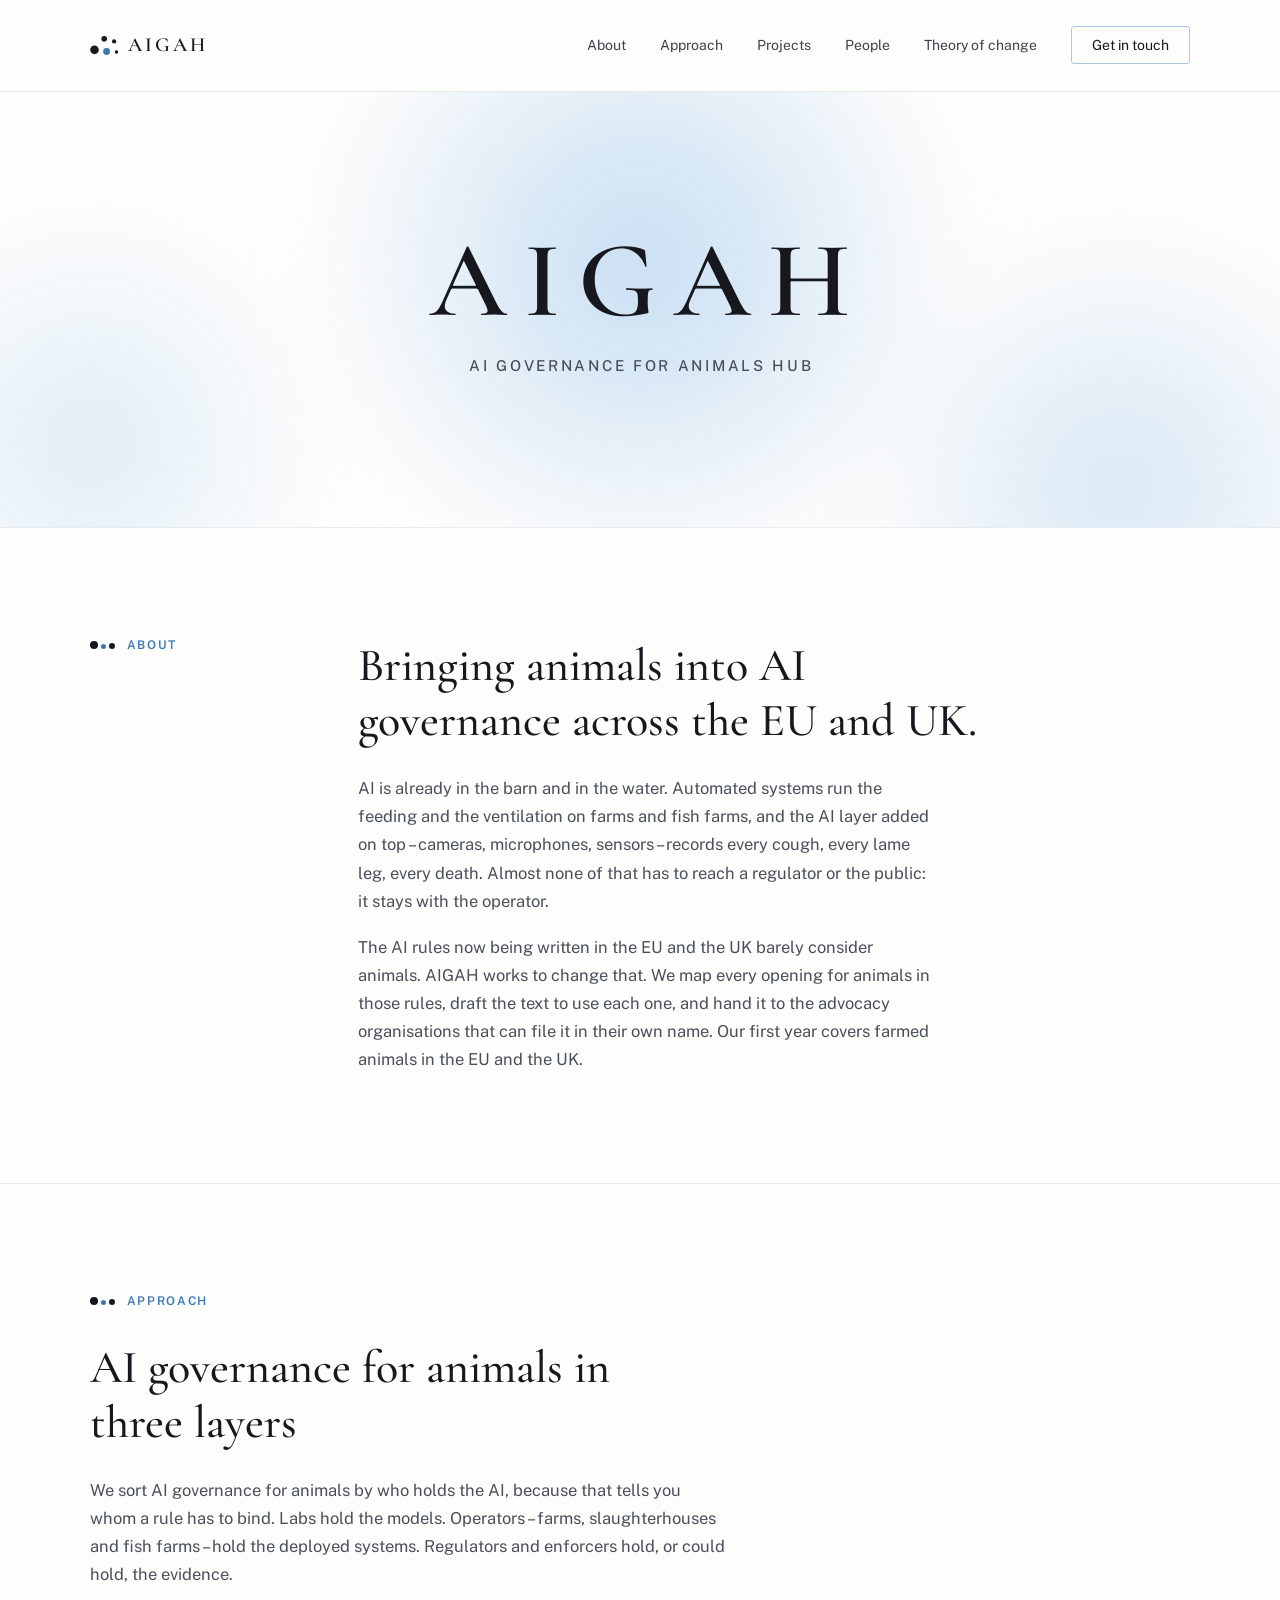
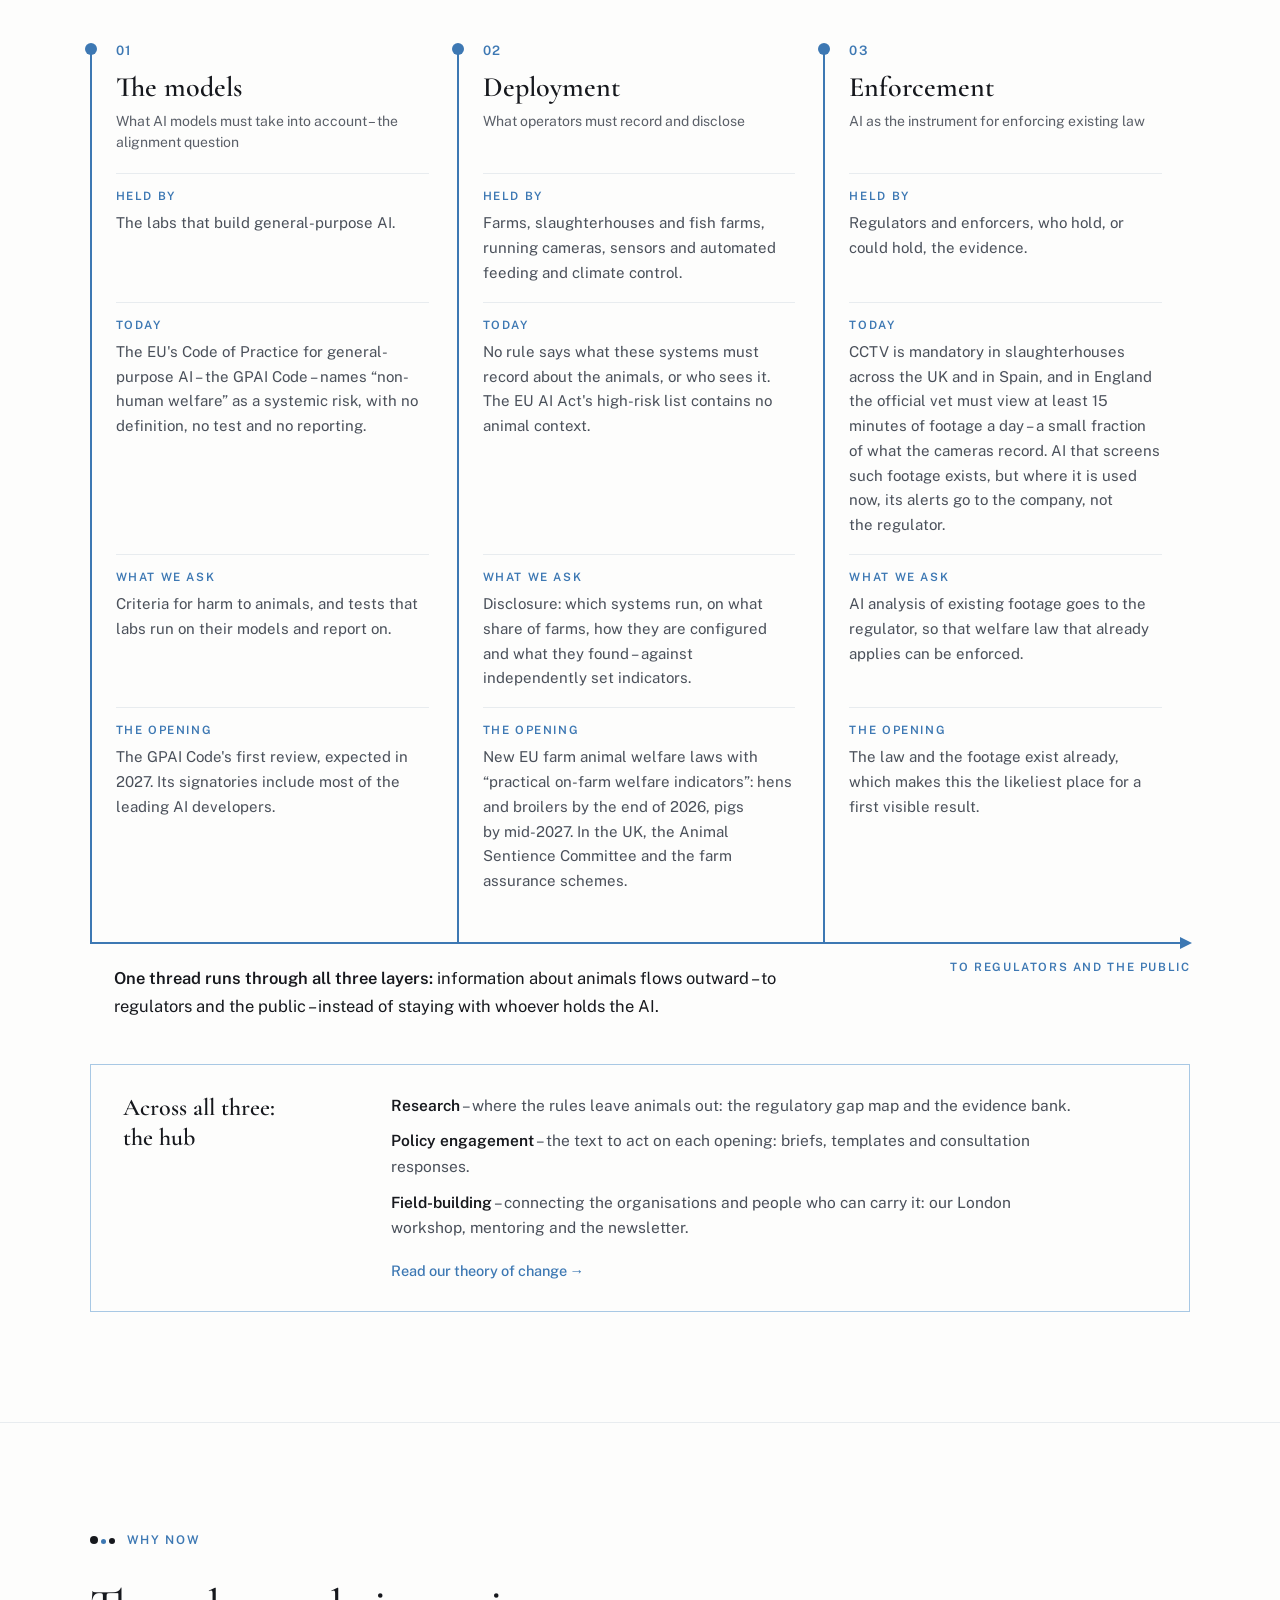
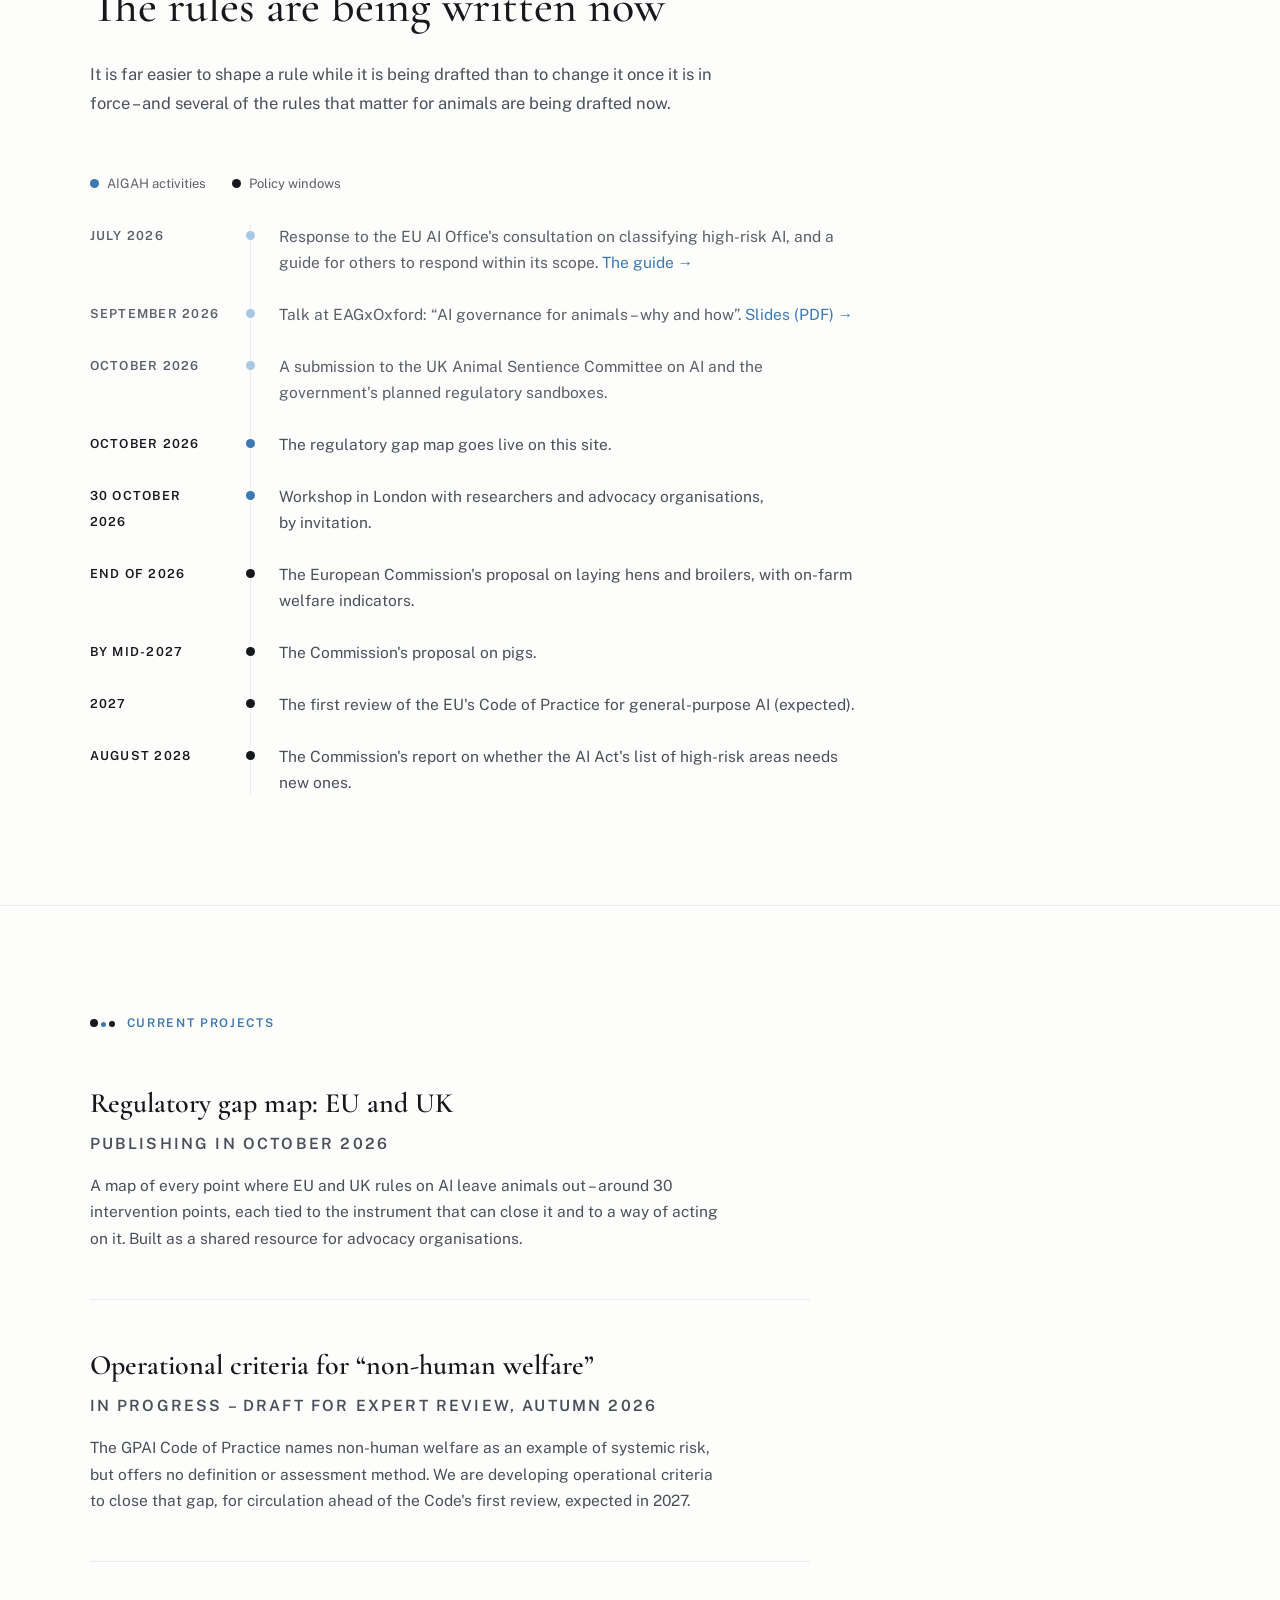
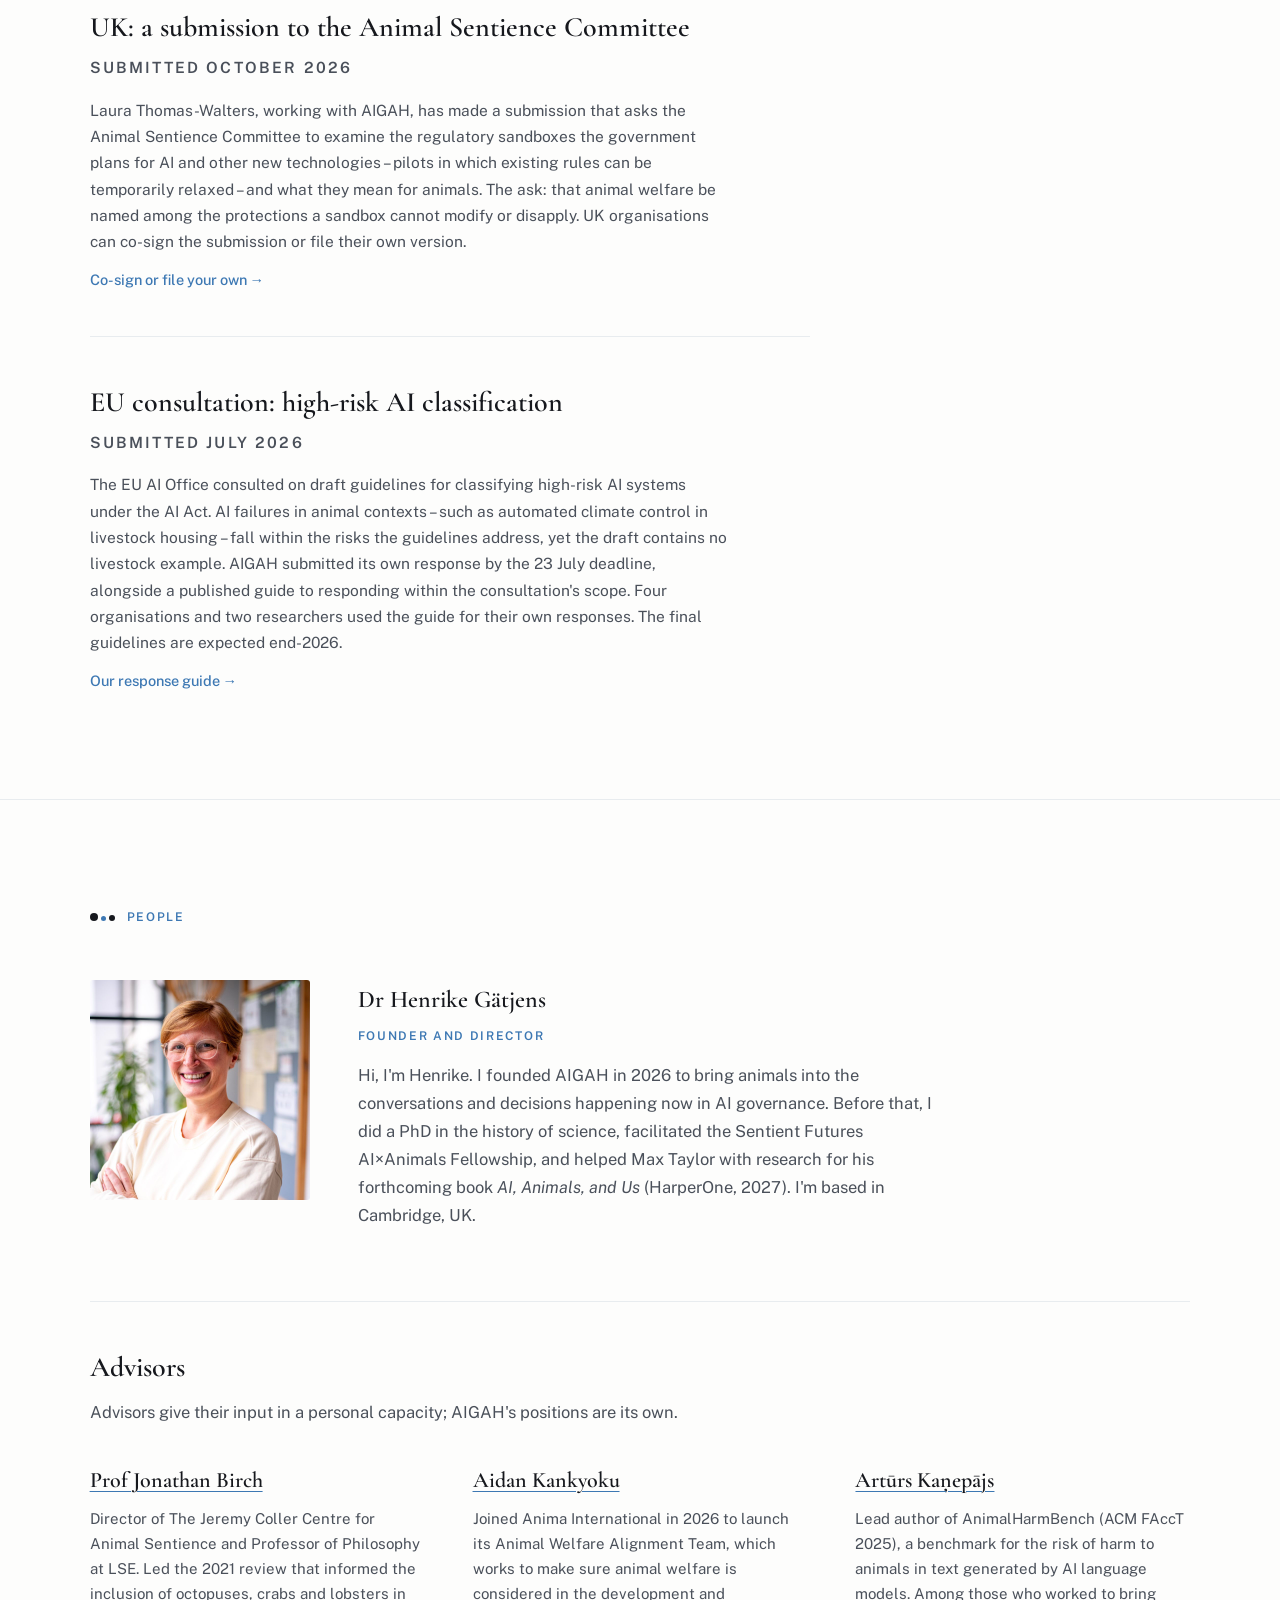
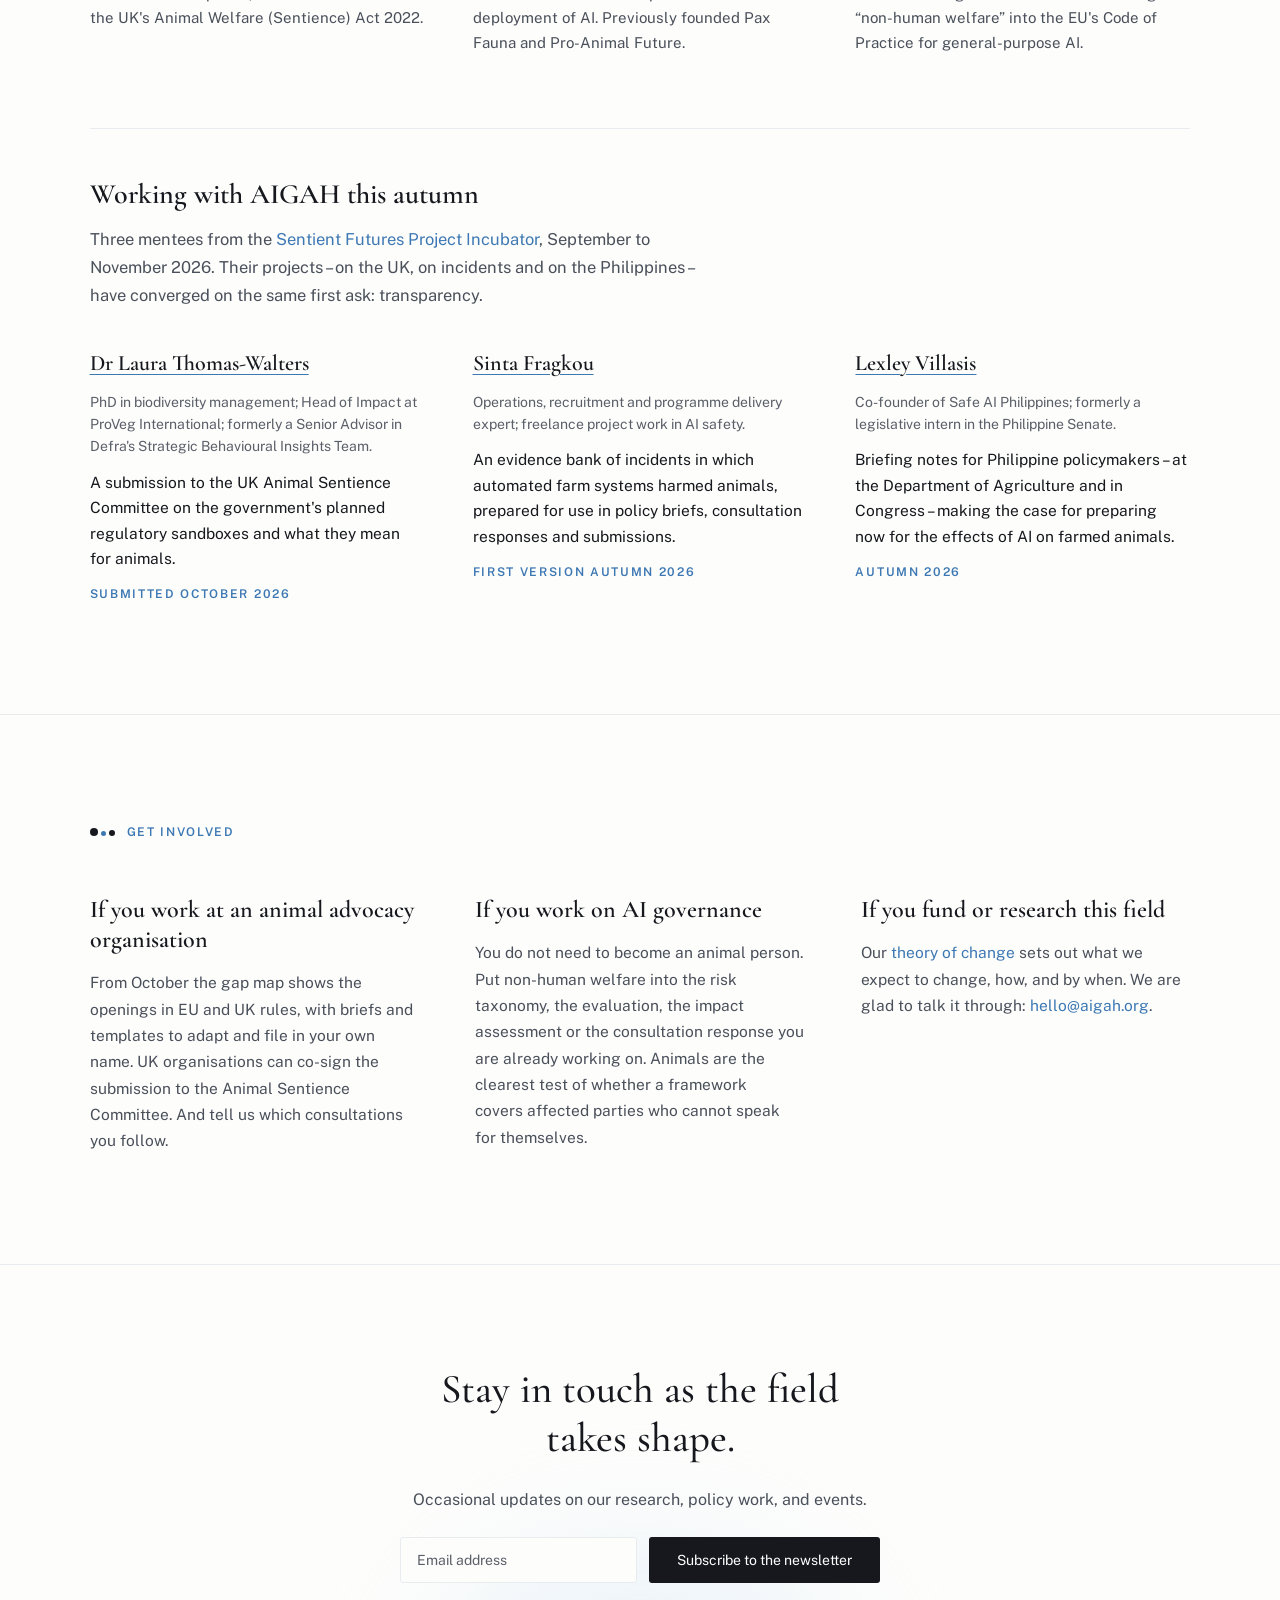
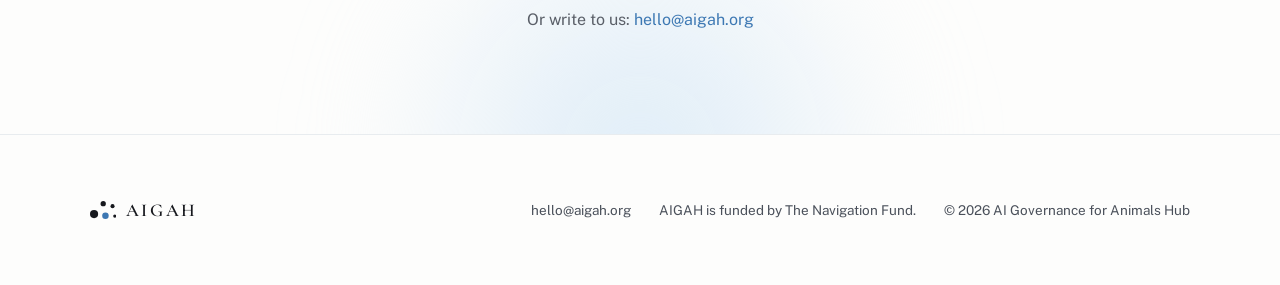
==== index.html @ 8538eba5 "Mark ASC submission as made, update Lex's project line, remove old portrait Co-Authored-By: Claude O" ====
<!DOCTYPE html>
<html lang="en-GB">
<head>
  <meta charset="utf-8">
  <meta name="viewport" content="width=device-width, initial-scale=1">
  <title>AIGAH – AI Governance for Animals Hub</title>
  <meta name="description" content="AIGAH is a civil-society policy initiative bringing animals into AI governance across the EU and UK.">
  <meta property="og:title" content="AIGAH – AI Governance for Animals Hub">
  <meta property="og:description" content="AIGAH is a civil-society policy initiative bringing animals into AI governance across the EU and UK.">
  <meta property="og:image" content="https://aigah.org/assets/og-image.png">
  <meta property="og:type" content="website">
  <meta property="og:url" content="https://aigah.org/">
  <link rel="icon" href="assets/favicon.svg" type="image/svg+xml">
  <link rel="icon" href="assets/favicon-512.png" type="image/png" sizes="512x512">
  <link rel="apple-touch-icon" href="assets/favicon-512.png">
  <link rel="preconnect" href="https://fonts.googleapis.com">
  <link rel="preconnect" href="https://fonts.gstatic.com" crossorigin>
  <link href="https://fonts.googleapis.com/css2?family=Cormorant+Garamond:wght@500;600&family=Public+Sans:wght@400;500;600&display=swap" rel="stylesheet">
  <link rel="stylesheet" href="css/style.css">
</head>
<body>

  <header class="site-header">
    <a href="#top" class="wordmark"><svg class="wordmark-dots" viewBox="0 0 64 44" aria-hidden="true"><circle cx="10" cy="32" r="10" fill="#16181d"/><circle cx="32.5" cy="6.5" r="6.5" fill="#16181d"/><circle cx="38" cy="36" r="8" fill="#3d78b3"/><circle cx="55.5" cy="12.5" r="5" fill="#16181d"/><circle cx="61" cy="37" r="4" fill="#16181d"/></svg>AIGAH</a>
    <button class="menu-toggle" aria-expanded="false" aria-controls="site-nav">Menu</button>
    <nav class="site-nav" id="site-nav">
      <a href="#about">About</a>
      <a href="#approach">Approach</a>
      <a href="#projects">Projects</a>
      <a href="#people">People</a>
      <a href="theory-of-change.html">Theory of change</a>
      <a href="#contact" class="nav-cta">Get in touch</a>
    </nav>
  </header>

  <section id="top" class="hero">
    <div class="hero-shape hero-shape-1"></div>
    <div class="hero-shape hero-shape-2"></div>
    <div class="hero-shape hero-shape-3"></div>
    <div class="hero-content">
      <h1>AIGAH</h1>
      <div class="hero-subline">AI Governance for Animals Hub</div>
    </div>
  </section>

  <section id="about" class="section-split">
    <div class="eyebrow">
      <span class="eyebrow-dots"><span></span><span></span><span></span></span>
      <span class="eyebrow-label">About</span>
    </div>
    <div>
      <h2>Bringing animals into AI governance across the EU and UK.</h2>
      <p>AI is already in the barn and in the water. Automated systems run the feeding and the ventilation on farms and fish farms, and the AI layer added on top – cameras, microphones, sensors – records every cough, every lame leg, every death. Almost none of that has to reach a regulator or the public: it stays with the operator.</p>
      <p>The AI rules now being written in the EU and the UK barely consider animals. AIGAH works to change that. We map every opening for animals in those rules, draft the text to use each one, and hand it to the advocacy organisations that can file it in their own name. Our first year covers farmed animals in the EU and the UK.</p>
    </div>
  </section>

  <section id="approach" class="section-stacked">
    <div class="eyebrow">
      <span class="eyebrow-dots"><span></span><span></span><span></span></span>
      <span class="eyebrow-label">Approach</span>
    </div>
    <h2>AI governance for animals in three layers</h2>
    <p class="section-intro">We sort AI governance for animals by who holds the AI, because that tells you whom a rule has to bind. Labs hold the models. Operators – farms, slaughterhouses and fish farms – hold the deployed systems. Regulators and enforcers hold, or could hold, the evidence.</p>

    <div class="layers">
      <article class="layer">
        <p class="layer-num" aria-hidden="true">01</p>
        <h3 class="layer-name">The models</h3>
        <p class="layer-gist">What AI models must take into account – the alignment question</p>
        <div class="layer-row">
          <p class="layer-label">Held by</p>
          <p>The labs that build general-purpose AI.</p>
        </div>
        <div class="layer-row">
          <p class="layer-label">Today</p>
          <p>The EU's Code of Practice for general-purpose AI – the GPAI Code – names &ldquo;non-human welfare&rdquo; as a systemic risk, with no definition, no test and no reporting.</p>
        </div>
        <div class="layer-row">
          <p class="layer-label">What we ask</p>
          <p>Criteria for harm to animals, and tests that labs run on their models and report on.</p>
        </div>
        <div class="layer-row">
          <p class="layer-label">The opening</p>
          <p>The GPAI Code's first review, expected in 2027. Its signatories include most of the leading AI developers.</p>
        </div>
      </article>

      <article class="layer">
        <p class="layer-num" aria-hidden="true">02</p>
        <h3 class="layer-name">Deployment</h3>
        <p class="layer-gist">What operators must record and disclose</p>
        <div class="layer-row">
          <p class="layer-label">Held by</p>
          <p>Farms, slaughterhouses and fish farms, running cameras, sensors and automated feeding and climate control.</p>
        </div>
        <div class="layer-row">
          <p class="layer-label">Today</p>
          <p>No rule says what these systems must record about the animals, or who sees it. The EU AI Act's high-risk list contains no animal context.</p>
        </div>
        <div class="layer-row">
          <p class="layer-label">What we ask</p>
          <p>Disclosure: which systems run, on what share of farms, how they are configured and what they found – against independently set indicators.</p>
        </div>
        <div class="layer-row">
          <p class="layer-label">The opening</p>
          <p>New EU farm animal welfare laws with &ldquo;practical on-farm welfare indicators&rdquo;: hens and broilers by the end of 2026, pigs by mid-2027. In the UK, the Animal Sentience Committee and the farm assurance schemes.</p>
        </div>
      </article>

      <article class="layer">
        <p class="layer-num" aria-hidden="true">03</p>
        <h3 class="layer-name">Enforcement</h3>
        <p class="layer-gist">AI as the instrument for enforcing existing law</p>
        <div class="layer-row">
          <p class="layer-label">Held by</p>
          <p>Regulators and enforcers, who hold, or could hold, the evidence.</p>
        </div>
        <div class="layer-row">
          <p class="layer-label">Today</p>
          <p>CCTV is mandatory in slaughterhouses across the UK and in Spain, and in England the official vet must view at least 15 minutes of footage a day – a small fraction of what the cameras record. AI that screens such footage exists, but where it is used now, its alerts go to the company, not the regulator.</p>
        </div>
        <div class="layer-row">
          <p class="layer-label">What we ask</p>
          <p>AI analysis of existing footage goes to the regulator, so that welfare law that already applies can be enforced.</p>
        </div>
        <div class="layer-row">
          <p class="layer-label">The opening</p>
          <p>The law and the footage exist already, which makes this the likeliest place for a first visible result.</p>
        </div>
      </article>
    </div>

    <div class="layers-thread">
      <p class="layers-thread-end" aria-hidden="true">To regulators and the public</p>
      <p><strong>One thread runs through all three layers:</strong> information about animals flows outward – to regulators and the public – instead of staying with whoever holds the AI.</p>
    </div>

    <div class="layers-hub">
      <p class="layers-hub-title">Across all three: the hub</p>
      <div>
        <ul class="hub-list">
          <li><strong>Research</strong> – where the rules leave animals out: the regulatory gap map and the evidence bank.</li>
          <li><strong>Policy engagement</strong> – the text to act on each opening: briefs, templates and consultation responses.</li>
          <li><strong>Field-building</strong> – connecting the organisations and people who can carry it: our London workshop, mentoring and the newsletter.</li>
        </ul>
        <p class="layers-hub-link"><a href="theory-of-change.html">Read our theory of change&nbsp;&rarr;</a></p>
      </div>
    </div>
  </section>

  <section id="why" class="section-stacked">
    <div class="eyebrow">
      <span class="eyebrow-dots"><span></span><span></span><span></span></span>
      <span class="eyebrow-label">Why now</span>
    </div>
    <h2>The rules are being written now</h2>
    <p class="section-intro">It is far easier to shape a rule while it is being drafted than to change it once it is in force – and several of the rules that matter for animals are being drafted now.</p>

    <p class="timeline-legend"><span class="legend-dot legend-aigah"></span>AIGAH activities <span class="legend-dot legend-window"></span>Policy windows</p>
    <ol class="timeline">
      <li class="timeline-item is-aigah is-past">
        <p class="timeline-date">July 2026</p>
        <div class="timeline-body">
          <p>Response to the EU AI Office's consultation on classifying high-risk AI, and a guide for others to respond within its scope. <a href="consultation-eu-high-risk.html">The guide&nbsp;&rarr;</a></p>
        </div>
      </li>
      <li class="timeline-item is-aigah is-past">
        <p class="timeline-date">September 2026</p>
        <div class="timeline-body">
          <p>Talk at EAGxOxford: &ldquo;AI governance for animals – why and how&rdquo;. <a href="talks/2026-09-eagxoxford-slides.pdf">Slides (PDF)&nbsp;&rarr;</a></p>
        </div>
      </li>
      <li class="timeline-item is-aigah is-past">
        <p class="timeline-date">October 2026</p>
        <div class="timeline-body">
          <p>A submission to the UK Animal Sentience Committee on AI and the government's planned regulatory sandboxes.</p>
        </div>
      </li>
      <li class="timeline-item is-aigah">
        <p class="timeline-date">October 2026</p>
        <div class="timeline-body">
          <p>The regulatory gap map goes live on this site.</p>
        </div>
      </li>
      <li class="timeline-item is-aigah">
        <p class="timeline-date">30 October 2026</p>
        <div class="timeline-body">
          <p>Workshop in London with researchers and advocacy organisations, by invitation.</p>
        </div>
      </li>
      <li class="timeline-item is-window">
        <p class="timeline-date">End of 2026</p>
        <div class="timeline-body">
          <p>The European Commission's proposal on laying hens and broilers, with on-farm welfare indicators.</p>
        </div>
      </li>
      <li class="timeline-item is-window">
        <p class="timeline-date">By mid-2027</p>
        <div class="timeline-body">
          <p>The Commission's proposal on pigs.</p>
        </div>
      </li>
      <li class="timeline-item is-window">
        <p class="timeline-date">2027</p>
        <div class="timeline-body">
          <p>The first review of the EU's Code of Practice for general-purpose AI (expected).</p>
        </div>
      </li>
      <li class="timeline-item is-window">
        <p class="timeline-date">August 2028</p>
        <div class="timeline-body">
          <p>The Commission's report on whether the AI Act's list of high-risk areas needs new ones.</p>
        </div>
      </li>
    </ol>
  </section>

  <section id="projects" class="section-stacked">
    <div class="eyebrow">
      <span class="eyebrow-dots"><span></span><span></span><span></span></span>
      <span class="eyebrow-label">Current projects</span>
    </div>

    <div class="project">
      <h3>Regulatory gap map: EU and UK</h3>
      <p class="project-status">Publishing in October 2026</p>
      <p>A map of every point where EU and UK rules on AI leave animals out – around 30 intervention points, each tied to the instrument that can close it and to a way of acting on it. Built as a shared resource for advocacy organisations.</p>
    </div>

    <div class="project">
      <h3>Operational criteria for &ldquo;non-human welfare&rdquo;</h3>
      <p class="project-status">In progress – draft for expert review, autumn 2026</p>
      <p>The GPAI Code of Practice names non-human welfare as an example of systemic risk, but offers no definition or assessment method. We are developing operational criteria to close that gap, for circulation ahead of the Code's first review, expected in 2027.</p>
    </div>

    <div class="project">
      <h3>UK: a submission to the Animal Sentience Committee</h3>
      <p class="project-status">Submitted October 2026</p>
      <p>Laura Thomas-Walters, working with AIGAH, has made a submission that asks the Animal Sentience Committee to examine the regulatory sandboxes the government plans for AI and other new technologies – pilots in which existing rules can be temporarily relaxed – and what they mean for animals. The ask: that animal welfare be named among the protections a sandbox cannot modify or disapply. UK organisations can co-sign the submission or file their own version.</p>
      <div class="project-links">
        <a href="mailto:hello@aigah.org">Co-sign or file your own&nbsp;&rarr;</a>
      </div>
    </div>

    <div class="project">
      <h3>EU consultation: high-risk AI classification</h3>
      <p class="project-status">Submitted July 2026</p>
      <p>The EU AI Office consulted on draft guidelines for classifying high-risk AI systems under the AI Act. AI failures in animal contexts – such as automated climate control in livestock housing – fall within the risks the guidelines address, yet the draft contains no livestock example. AIGAH submitted its own response by the 23 July deadline, alongside a published guide to responding within the consultation's scope. Four organisations and two researchers used the guide for their own responses. The final guidelines are expected end-2026.</p>
      <div class="project-links">
        <a href="consultation-eu-high-risk.html">Our response guide&nbsp;&rarr;</a>
      </div>
    </div>
  </section>

  <section id="people" class="section-stacked">
    <div class="eyebrow">
      <span class="eyebrow-dots"><span></span><span></span><span></span></span>
      <span class="eyebrow-label">People</span>
    </div>
    <div class="people-grid">
      <img src="assets/henrike-portrait.jpg" alt="Dr Henrike Gätjens" width="220" height="220">
      <div>
        <p class="people-name">Dr Henrike Gätjens</p>
        <p class="people-role">Founder and director</p>
        <p>Hi, I'm Henrike. I founded AIGAH in 2026 to bring animals into the conversations and decisions happening now in AI governance. Before that, I did a PhD in the history of science, facilitated the Sentient Futures AI&times;Animals Fellowship, and helped Max Taylor with research for his forthcoming book <em>AI, Animals, and Us</em> (HarperOne, 2027). I'm based in Cambridge, UK.</p>
      </div>
    </div>

    <div class="people-group">
      <h3 class="people-group-title">Advisors</h3>
      <p>Advisors give their input in a personal capacity; AIGAH's positions are its own.</p>
      <ul class="advisors">
        <li>
          <p class="people-name"><a href="https://www.lse.ac.uk/people/jonathan-birch" target="_blank" rel="noopener">Prof Jonathan Birch</a></p>
          <p class="advisor-who">Director of The Jeremy Coller Centre for Animal Sentience and Professor of Philosophy at LSE. Led the 2021 review that informed the inclusion of octopuses, crabs and lobsters in the UK's Animal Welfare (Sentience) Act 2022.</p>
        </li>
        <li>
          <p class="people-name"><a href="https://kankyoku.com/" target="_blank" rel="noopener">Aidan Kankyoku</a></p>
          <p class="advisor-who">Joined Anima International in 2026 to launch its Animal Welfare Alignment Team, which works to make sure animal welfare is considered in the development and deployment of AI. Previously founded Pax Fauna and Pro-Animal Future.</p>
        </li>
        <li>
          <p class="people-name"><a href="https://kanepajs.eu/" target="_blank" rel="noopener">Artūrs Kaņepājs</a></p>
          <p class="advisor-who">Lead author of AnimalHarmBench (ACM FAccT 2025), a benchmark for the risk of harm to animals in text generated by AI language models. Among those who worked to bring &ldquo;non-human welfare&rdquo; into the EU's Code of Practice for general-purpose AI.</p>
        </li>
      </ul>
    </div>

    <div class="people-group">
      <h3 class="people-group-title">Working with AIGAH this autumn</h3>
      <p>Three mentees from the <a href="https://www.sentientfutures.ai/incubator/" target="_blank" rel="noopener">Sentient Futures Project Incubator</a>, September to November 2026. Their projects – on the UK, on incidents and on the Philippines – have converged on the same first ask: transparency.</p>
      <ul class="mentees">
        <li>
          <p class="people-name"><a href="https://www.linkedin.com/in/laura-thomas-walters-529a5a10b/" target="_blank" rel="noopener">Dr Laura Thomas-Walters</a></p>
          <p class="mentee-who">PhD in biodiversity management; Head of Impact at ProVeg International; formerly a Senior Advisor in Defra's Strategic Behavioural Insights Team.</p>
          <p class="mentee-project">A submission to the UK Animal Sentience Committee on the government's planned regulatory sandboxes and what they mean for animals.</p>
          <p class="mentee-when">Submitted October 2026</p>
        </li>
        <li>
          <p class="people-name"><a href="https://www.linkedin.com/in/sinta-fragkou/" target="_blank" rel="noopener">Sinta Fragkou</a></p>
          <p class="mentee-who">Operations, recruitment and programme delivery expert; freelance project work in AI safety.</p>
          <p class="mentee-project">An evidence bank of incidents in which automated farm systems harmed animals, prepared for use in policy briefs, consultation responses and submissions.</p>
          <p class="mentee-when">First version autumn 2026</p>
        </li>
        <li>
          <p class="people-name"><a href="https://www.linkedin.com/in/lexley-villasis/" target="_blank" rel="noopener">Lexley Villasis</a></p>
          <p class="mentee-who">Co-founder of Safe AI Philippines; formerly a legislative intern in the Philippine Senate.</p>
          <p class="mentee-project">Briefing notes for Philippine policymakers – at the Department of Agriculture and in Congress – making the case for preparing now for the effects of AI on farmed animals.</p>
          <p class="mentee-when">Autumn 2026</p>
        </li>
      </ul>
    </div>
  </section>

  <section id="involved" class="section-stacked">
    <div class="eyebrow">
      <span class="eyebrow-dots"><span></span><span></span><span></span></span>
      <span class="eyebrow-label">Get involved</span>
    </div>
    <div class="audience-grid">
      <div>
        <h3>If you work at an animal advocacy organisation</h3>
        <p>From October the gap map shows the openings in EU and UK rules, with briefs and templates to adapt and file in your own name. UK organisations can co-sign the submission to the Animal Sentience Committee. And tell us which consultations you follow.</p>
      </div>
      <div>
        <h3>If you work on AI governance</h3>
        <p>You do not need to become an animal person. Put non-human welfare into the risk taxonomy, the evaluation, the impact assessment or the consultation response you are already working on. Animals are the clearest test of whether a framework covers affected parties who cannot speak for themselves.</p>
      </div>
      <div>
        <h3>If you fund or research this field</h3>
        <p>Our <a href="theory-of-change.html">theory of change</a> sets out what we expect to change, how, and by when. We are glad to talk it through: <a href="mailto:hello@aigah.org">hello@aigah.org</a>.</p>
      </div>
    </div>
  </section>

  <section id="contact" class="contact">
    <div class="contact-shape"></div>
    <div class="contact-content">
      <h2>Stay in touch as the field takes shape.</h2>
      <p>Occasional updates on our research, policy work, and events.</p>
      <form class="newsletter-form" action="https://buttondown.com/api/emails/embed-subscribe/aigah" method="post">
        <label for="bd-email" class="visually-hidden">Email address</label>
        <input type="email" name="email" id="bd-email" placeholder="Email address" required>
        <button type="submit">Subscribe to the newsletter</button>
      </form>
      <p class="newsletter-message" role="status" hidden></p>
      <p class="contact-alt">Or write to us: <a href="mailto:hello@aigah.org">hello@aigah.org</a></p>
    </div>
  </section>

  <footer class="site-footer">
    <span class="footer-wordmark"><svg class="wordmark-dots" viewBox="0 0 64 44" aria-hidden="true"><circle cx="10" cy="32" r="10" fill="#16181d"/><circle cx="32.5" cy="6.5" r="6.5" fill="#16181d"/><circle cx="38" cy="36" r="8" fill="#3d78b3"/><circle cx="55.5" cy="12.5" r="5" fill="#16181d"/><circle cx="61" cy="37" r="4" fill="#16181d"/></svg>AIGAH</span>
    <div class="footer-meta">
      <a href="mailto:hello@aigah.org">hello@aigah.org</a>
      <span>AIGAH is funded by <a href="https://www.navigation.org/" target="_blank" rel="noopener">The Navigation Fund</a>.</span>
      <span>&copy; 2026 AI Governance for Animals Hub</span>
    </div>
  </footer>

  <script src="js/site.js"></script>
</body>
</html>
---- css/style.css ----
/* ==========================================================================
   AIGAH — AI Governance for Animals Hub
   Shared stylesheet. Design system per design_handoff_aigah_website/README.md
   Palette: strictly white / near-black / one blue.
   ========================================================================== */

/* ---- Base ---------------------------------------------------------------- */

* {
  box-sizing: border-box;
}

html {
  scroll-behavior: smooth;
}

body {
  margin: 0;
  background: #fdfdfc;
  color: #16181d;
  font-family: 'Public Sans', sans-serif;
}

a {
  color: #3d78b3;
  text-decoration: none;
}

a:hover {
  color: #2c5f93;
}

.visually-hidden {
  position: absolute;
  width: 1px;
  height: 1px;
  padding: 0;
  margin: -1px;
  overflow: hidden;
  clip: rect(0 0 0 0);
  white-space: nowrap;
  border: 0;
}

/* ---- Header (sticky) ----------------------------------------------------- */

.site-header {
  position: sticky;
  top: 0;
  z-index: 10;
  display: flex;
  align-items: center;
  justify-content: space-between;
  padding: 26px 7vw;
  background: rgba(253, 253, 252, 0.85);
  -webkit-backdrop-filter: blur(8px);
  backdrop-filter: blur(8px);
  border-bottom: 1px solid transparent;
  transition: border-color 0.2s ease;
}

.site-header.scrolled {
  border-bottom-color: #e8ecef;
}

.wordmark {
  display: inline-flex;
  align-items: center;
  gap: 10px;
  font-family: 'Cormorant Garamond', serif;
  font-weight: 600;
  font-size: 20px;
  letter-spacing: 0.15em;
  color: #16181d;
}

.wordmark-dots {
  width: 28px;
  height: 19px;
  flex: none;
}

.wordmark:hover {
  color: #16181d;
}

.site-nav {
  display: flex;
  align-items: center;
  gap: 34px;
  font-size: 14px;
}

.site-nav a {
  color: #3d424b;
}

.site-nav a:hover {
  color: #2c5f93;
}

.site-nav a[aria-current='page'] {
  color: #16181d;
}

.nav-cta {
  border: 1px solid #a8c8e4;
  border-radius: 3px;
  padding: 10px 20px;
  color: #16181d !important;
}

.nav-cta:hover {
  background: #eaf2fa;
  color: #16181d !important;
}

.menu-toggle {
  display: none;
  font-family: 'Public Sans', sans-serif;
  font-size: 14px;
  color: #3d424b;
  background: none;
  border: 1px solid #e8ecef;
  border-radius: 3px;
  padding: 10px 18px;
  cursor: pointer;
}

/* Anchored sections clear the sticky header */
[id] {
  scroll-margin-top: 96px;
}

/* ---- Hero ---------------------------------------------------------------- */

.hero {
  position: relative;
  overflow: hidden;
  padding: 15vh 7vw 17vh;
}

.hero-shape {
  position: absolute;
}

.hero-shape-1 {
  top: -120px;
  left: 50%;
  transform: translateX(-50%);
  width: 760px;
  height: 580px;
  border-radius: 50%;
  background: radial-gradient(circle, #c4dcf2 0%, rgba(196, 220, 242, 0) 66%);
  filter: blur(46px);
}

.hero-shape-2 {
  top: 120px;
  left: -140px;
  width: 460px;
  height: 460px;
  background: radial-gradient(circle, #dcebf7 0%, rgba(220, 235, 247, 0) 68%);
  transform: rotate(20deg);
  filter: blur(50px);
}

.hero-shape-3 {
  bottom: -220px;
  right: -100px;
  width: 520px;
  height: 520px;
  border-radius: 50%;
  background: radial-gradient(circle, #d3e5f4 0%, rgba(211, 229, 244, 0) 68%);
  filter: blur(52px);
}

.hero-content {
  position: relative;
  display: flex;
  flex-direction: column;
  align-items: center;
  gap: 22px;
  text-align: center;
}

.hero h1 {
  margin: 0;
  font-family: 'Cormorant Garamond', serif;
  font-weight: 600;
  font-size: clamp(64px, 9vw, 108px);
  line-height: 1;
  letter-spacing: 0.16em;
  /* optical centering: cancel trailing letterspace */
  margin-right: -0.16em;
  color: #16181d;
}

.hero-subline {
  font-size: clamp(12px, 1.2vw, 15px);
  font-weight: 500;
  letter-spacing: 0.18em;
  text-transform: uppercase;
  color: #4a505a;
  margin-right: -0.18em;
}

/* ---- Current-action line ------------------------------------------------- */

.current-action {
  border-top: 1px solid #e8ecef;
  border-bottom: 1px solid #e8ecef;
  padding: 18px 7vw;
  font-size: 15px;
  line-height: 1.6;
  color: #4a505a;
}

.current-action strong {
  font-weight: 600;
  color: #16181d;
}

/* Avoid a doubled hairline when the current-action block is present:
   the following section drops its own top border. */
.current-action + section {
  border-top: none;
}

/* ---- Sections (shared pattern) ------------------------------------------- */

section {
  border-top: 1px solid #e8ecef;
}

.section-split {
  padding: 110px 7vw;
  display: grid;
  grid-template-columns: minmax(140px, 220px) 1fr;
  gap: 48px;
}

.section-stacked {
  padding: 110px 7vw;
}

.section-stacked .eyebrow {
  margin-bottom: 56px;
}

.eyebrow {
  display: flex;
  align-items: baseline;
  gap: 12px;
}

.eyebrow-dots {
  display: inline-flex;
  gap: 3px;
  align-items: flex-end;
}

.eyebrow-dots span {
  border-radius: 50%;
  background: #16181d;
}

.eyebrow-dots span:nth-child(1) {
  width: 8px;
  height: 8px;
}

.eyebrow-dots span:nth-child(2) {
  width: 5px;
  height: 5px;
  background: #3d78b3;
}

.eyebrow-dots span:nth-child(3) {
  width: 6px;
  height: 6px;
}

.eyebrow-label {
  font-size: 12px;
  font-weight: 600;
  letter-spacing: 0.14em;
  text-transform: uppercase;
  color: #3d78b3;
}

section h2 {
  margin: 0 0 26px;
  font-family: 'Cormorant Garamond', serif;
  font-weight: 500;
  font-size: clamp(32px, 3.6vw, 46px);
  line-height: 1.2;
  color: #16181d;
  max-width: 640px;
  text-wrap: pretty;
}

section p {
  margin: 0 0 18px;
  font-size: 16.5px;
  line-height: 1.7;
  color: #4a505a;
  max-width: 580px;
  text-wrap: pretty;
}

section p:last-child {
  margin-bottom: 0;
}

/* ---- Our work ------------------------------------------------------------ */

.work-grid {
  display: grid;
  grid-template-columns: repeat(auto-fit, minmax(260px, 1fr));
  gap: 56px;
}

.work-grid h3 {
  margin: 0 0 14px;
  font-family: 'Cormorant Garamond', serif;
  font-weight: 600;
  font-size: 28px;
  color: #16181d;
}

.work-grid p {
  margin: 0;
  font-size: 15.5px;
  line-height: 1.7;
  color: #4a505a;
  text-wrap: pretty;
}

/* ---- Current projects ---------------------------------------------------- */

.project {
  max-width: 720px;
}

.project + .project {
  border-top: 1px solid #e8ecef;
  margin-top: 48px;
  padding-top: 48px;
}

.project h3 {
  margin: 0 0 10px;
  font-family: 'Cormorant Garamond', serif;
  font-weight: 600;
  font-size: 28px;
  color: #16181d;
  text-wrap: pretty;
}

.project-status {
  margin: 0 0 16px;
  font-size: 12px;
  font-weight: 600;
  letter-spacing: 0.14em;
  text-transform: uppercase;
  color: #3d78b3;
}

.project p {
  margin: 0 0 16px;
  font-size: 15.5px;
  line-height: 1.7;
  color: #4a505a;
  max-width: 640px;
  text-wrap: pretty;
}

.project-links {
  display: flex;
  flex-wrap: wrap;
  gap: 8px 24px;
  font-size: 14.5px;
  font-weight: 500;
}

/* ---- People -------------------------------------------------------------- */

.people-grid {
  display: grid;
  grid-template-columns: minmax(140px, 220px) 1fr;
  gap: 48px;
  align-items: start;
}

.people-grid img {
  display: block;
  width: 100%;
  max-width: 220px;
  height: auto;
  border-radius: 3px;
  background: #e8ecef;
}

.people-name {
  margin: 0 0 12px;
  font-family: 'Cormorant Garamond', serif;
  font-weight: 600;
  font-size: 24px;
  color: #16181d;
}

/* ---- Get in touch -------------------------------------------------------- */

.contact {
  position: relative;
  overflow: hidden;
  padding: 100px 7vw;
  text-align: center;
}

.contact-shape {
  position: absolute;
  bottom: -260px;
  left: 50%;
  transform: translateX(-50%);
  width: 680px;
  height: 480px;
  border-radius: 50%;
  background: radial-gradient(circle, #dcebf7 0%, rgba(220, 235, 247, 0) 68%);
  filter: blur(50px);
}

.contact-content {
  position: relative;
  display: flex;
  flex-direction: column;
  align-items: center;
  gap: 24px;
}

.contact h2 {
  margin: 0;
  font-size: clamp(30px, 3.2vw, 42px);
  max-width: 560px;
}

.contact p {
  margin: 0;
  font-size: 16px;
  line-height: 1.65;
  max-width: 480px;
}

.newsletter-form {
  display: flex;
  gap: 12px;
  width: 100%;
  max-width: 480px;
}

.newsletter-form input[type='email'] {
  flex: 1;
  min-width: 0;
  font-family: 'Public Sans', sans-serif;
  font-size: 14px;
  color: #16181d;
  background: #fdfdfc;
  border: 1px solid #e8ecef;
  border-radius: 3px;
  padding: 14px 16px;
}

.newsletter-form input[type='email']::placeholder {
  color: #5a5f68;
}

.newsletter-form input[type='email']:focus {
  outline: none;
  border-color: #a8c8e4;
}

.newsletter-form button {
  font-family: 'Public Sans', sans-serif;
  font-size: 14px;
  color: #fff;
  background: #16181d;
  border: none;
  border-radius: 3px;
  padding: 14px 28px;
  cursor: pointer;
  white-space: nowrap;
}

.newsletter-form button:hover {
  background: #2c3038;
}

.newsletter-message {
  margin: 0;
  font-size: 14.5px;
  line-height: 1.6;
  color: #4a505a;
}

.newsletter-message[hidden] {
  display: none;
}

.contact-alt {
  margin: 0;
  font-size: 14.5px;
  color: #5a5f68;
}

/* ---- Footer -------------------------------------------------------------- */

.site-footer {
  border-top: 1px solid #e8ecef;
  padding: 64px 7vw;
  display: flex;
  flex-wrap: wrap;
  align-items: center;
  justify-content: space-between;
  gap: 24px;
}

.footer-wordmark {
  display: inline-flex;
  align-items: center;
  gap: 10px;
  font-family: 'Cormorant Garamond', serif;
  font-weight: 600;
  font-size: 18px;
  letter-spacing: 0.15em;
  color: #16181d;
}

.footer-wordmark .wordmark-dots {
  width: 26px;
  height: 18px;
}

.footer-meta {
  display: flex;
  flex-wrap: wrap;
  gap: 8px 28px;
  font-size: 13.5px;
  color: #4a505a;
}

.footer-meta a {
  color: #4a505a;
}

.footer-meta a:hover {
  color: #3d78b3;
}

/* ---- Sub-page ------------------------------------------------------------ */

.subpage {
  padding: 80px 7vw 110px;
  border-top: none;
}

.subpage .eyebrow {
  margin-bottom: 32px;
}

.subpage h1 {
  margin: 0 0 18px;
  font-family: 'Cormorant Garamond', serif;
  font-weight: 500;
  font-size: clamp(32px, 3.6vw, 46px);
  line-height: 1.2;
  color: #16181d;
  max-width: 720px;
  text-wrap: pretty;
}

.subpage .subpage-status {
  margin: 0 0 36px;
  font-size: 12px;
  font-weight: 600;
  letter-spacing: 0.14em;
  text-transform: uppercase;
  color: #3d78b3;
}

.subpage p {
  margin: 0 0 18px;
  font-size: 16.5px;
  line-height: 1.7;
  color: #4a505a;
  max-width: 640px;
  text-wrap: pretty;
}

.subpage-links {
  margin: 44px 0 0;
  display: flex;
  flex-direction: column;
  gap: 18px;
  font-size: 16px;
  font-weight: 500;
}

.subpage-links .link-note {
  margin: -12px 0 0;
  font-size: 13.5px;
  font-weight: 400;
  color: #5a5f68;
}

.back-link {
  display: inline-block;
  margin-top: 64px;
  font-size: 14.5px;
}

/* ---- Section intro (stacked sections with a heading) -------------------- */

.section-stacked .eyebrow:has(+ h2) {
  margin-bottom: 32px;
}

.section-intro {
  margin: 0 0 56px;
  max-width: 640px;
}

/* ---- Approach: the three layers ------------------------------------------ */

.layers {
  display: grid;
  grid-template-columns: repeat(3, minmax(0, 1fr));
  grid-template-rows: repeat(7, auto);
}

/* each layer is a spine that runs down into the shared thread below */
.layer {
  position: relative;
  grid-row: span 7;
  display: grid;
  grid-template-rows: subgrid;
  padding: 0 28px 32px 24px;
  border-left: 2px solid #3d78b3;
}

.layer::before {
  content: '';
  position: absolute;
  top: -1px;
  left: -7px;
  width: 12px;
  height: 12px;
  border-radius: 50%;
  background: #3d78b3;
}

.layer .layer-num {
  margin: 0 0 14px;
  font-size: 13px;
  font-weight: 600;
  line-height: 1;
  letter-spacing: 0.14em;
  color: #3d78b3;
}

.layer-name {
  margin: 0 0 6px;
  font-family: 'Cormorant Garamond', serif;
  font-weight: 600;
  font-size: 28px;
  line-height: 1.2;
  color: #16181d;
}

.layer .layer-gist {
  margin: 0 0 20px;
  font-size: 14px;
  line-height: 1.5;
  color: #5a5f68;
}

.layer-row {
  padding: 14px 0 16px;
  border-top: 1px solid #e8ecef;
}

.layer-row .layer-label {
  margin: 0 0 6px;
  font-size: 11.5px;
  font-weight: 600;
  line-height: 1.5;
  letter-spacing: 0.14em;
  text-transform: uppercase;
  color: #3d78b3;
}

.layer-row p:not(.layer-label) {
  margin: 0;
  font-size: 15px;
  line-height: 1.65;
  color: #4a505a;
}

.layers-thread {
  position: relative;
  padding: 20px 0 0 24px;
  border-top: 2px solid #3d78b3;
}

.layers-thread::after {
  content: '';
  position: absolute;
  top: -7px;
  right: -2px;
  border-left: 12px solid #3d78b3;
  border-top: 6px solid transparent;
  border-bottom: 6px solid transparent;
}

.layers-thread p {
  max-width: min(720px, calc(100% - 240px));
  font-size: 16.5px;
  color: #16181d;
}

.layers-thread .layers-thread-end {
  position: absolute;
  top: 14px;
  right: 0;
  margin: 0;
  max-width: none;
  font-size: 11.5px;
  font-weight: 600;
  letter-spacing: 0.14em;
  text-transform: uppercase;
  color: #3d78b3;
}

.layers-thread strong {
  font-weight: 600;
}

.layers-hub {
  margin-top: 44px;
  display: grid;
  grid-template-columns: minmax(140px, 220px) 1fr;
  gap: 48px;
  padding: 28px 32px;
  border: 1px solid #a8c8e4;
}

.layers-hub .layers-hub-title {
  margin: 0;
  font-family: 'Cormorant Garamond', serif;
  font-weight: 600;
  font-size: 24px;
  line-height: 1.25;
  color: #16181d;
}

.layers-hub p {
  max-width: 640px;
}

.hub-list {
  list-style: none;
  margin: 0 0 18px;
  padding: 0;
}

.hub-list li {
  max-width: 680px;
  margin: 0 0 10px;
  font-size: 15.5px;
  line-height: 1.65;
  color: #4a505a;
}

.hub-list strong {
  font-weight: 600;
  color: #16181d;
}

.layers-hub .layers-hub-link {
  font-size: 14.5px;
  font-weight: 500;
}

/* ---- Why now: timeline ---------------------------------------------------- */

.timeline-legend {
  display: flex;
  align-items: center;
  gap: 8px;
  margin: 0 0 28px;
  font-size: 13px;
  color: #5a5f68;
}

.legend-dot {
  display: inline-block;
  width: 9px;
  height: 9px;
  border-radius: 50%;
}

.legend-aigah {
  background: #3d78b3;
}

.legend-window {
  margin-left: 18px;
  background: #16181d;
}

.timeline {
  list-style: none;
  margin: 0;
  padding: 0;
  max-width: 780px;
}

.timeline-item {
  display: grid;
  grid-template-columns: 160px 1fr;
}

.timeline-item .timeline-date {
  margin: 0;
  padding: 0 28px 26px 0;
  font-size: 12.5px;
  font-weight: 600;
  line-height: 26px;
  letter-spacing: 0.1em;
  text-transform: uppercase;
  color: #16181d;
}

.timeline-body {
  position: relative;
  padding: 0 0 26px 28px;
  border-left: 1px solid #e8ecef;
}

.timeline-body::before {
  content: '';
  position: absolute;
  top: 8px;
  left: -5px;
  width: 9px;
  height: 9px;
  border-radius: 50%;
  background: #16181d;
}

.is-aigah .timeline-body::before {
  background: #3d78b3;
}

.timeline-body p {
  margin: 0;
  font-size: 15.5px;
  line-height: 26px;
  color: #4a505a;
}

.timeline-item.is-past .timeline-date,
.timeline-item.is-past .timeline-body p {
  color: #5a5f68;
}

.is-past .timeline-body::before {
  background: #a8c8e4;
}

.timeline-item:last-child .timeline-body,
.timeline-item:last-child .timeline-date {
  padding-bottom: 0;
}

/* ---- People: role line and the people working with AIGAH ----------------- */

.people-role {
  margin: -6px 0 14px;
  font-size: 12px;
  font-weight: 600;
  letter-spacing: 0.14em;
  text-transform: uppercase;
  color: #3d78b3;
}

.people-group {
  margin-top: 72px;
  padding-top: 48px;
  border-top: 1px solid #e8ecef;
}

.people-group-title {
  margin: 0 0 14px;
  font-family: 'Cormorant Garamond', serif;
  font-weight: 600;
  font-size: 28px;
  color: #16181d;
}

.people-group > p {
  max-width: 640px;
}

.mentees,
.advisors {
  list-style: none;
  margin: 36px 0 0;
  padding: 0;
  display: grid;
  grid-template-columns: repeat(auto-fit, minmax(240px, 1fr));
  gap: 40px 48px;
}

.mentees .people-name,
.advisors .people-name {
  margin: 0 0 8px;
  font-size: 22px;
}

/* linked names keep the heading colour; a thin blue underline marks the link */
.people-name a {
  color: inherit;
  text-decoration: underline;
  text-decoration-color: #3d78b3;
  text-decoration-thickness: 1px;
  text-underline-offset: 4px;
}

.people-name a:hover {
  color: #3d78b3;
}

/* optional portrait above a name (advisors, mentees) */
.mentees img,
.advisors img {
  display: block;
  width: 120px;
  height: 120px;
  margin: 0 0 18px;
  object-fit: cover;
  border-radius: 3px;
  background: #e8ecef;
}

.advisors .advisor-who {
  margin: 0;
  font-size: 15px;
  line-height: 1.65;
  color: #4a505a;
}

.mentees .mentee-who {
  margin: 0 0 12px;
  font-size: 14px;
  line-height: 1.6;
  color: #5a5f68;
}

.mentees .mentee-project {
  margin: 0 0 12px;
  font-size: 15.5px;
  line-height: 1.65;
  color: #16181d;
}

.mentees .mentee-when {
  margin: 0;
  font-size: 12px;
  font-weight: 600;
  letter-spacing: 0.14em;
  text-transform: uppercase;
  color: #3d78b3;
}

/* ---- Get involved: by audience ------------------------------------------- */

.audience-grid {
  display: grid;
  grid-template-columns: repeat(auto-fit, minmax(260px, 1fr));
  gap: 56px;
}

.audience-grid h3 {
  margin: 0 0 14px;
  font-family: 'Cormorant Garamond', serif;
  font-weight: 600;
  font-size: 24px;
  line-height: 1.25;
  color: #16181d;
  text-wrap: pretty;
}

.audience-grid p {
  margin: 0;
  font-size: 15.5px;
  line-height: 1.7;
  color: #4a505a;
}

/* ---- Theory of change sub-page ------------------------------------------- */

.toc-page .toc-aims {
  margin: 44px 0 0;
  display: grid;
  grid-template-columns: minmax(0, 1fr) minmax(0, 2fr);
  gap: 20px;
}

.toc-aim {
  padding: 22px 24px;
  border: 1px solid #e8ecef;
}

.toc-aim-goal {
  border-color: #a8c8e4;
}

.toc-page .toc-aim-label {
  margin: 0 0 8px;
  font-size: 12px;
  font-weight: 600;
  letter-spacing: 0.14em;
  text-transform: uppercase;
  color: #3d78b3;
}

.toc-page .toc-aim-text {
  margin: 0;
  max-width: none;
  font-family: 'Cormorant Garamond', serif;
  font-weight: 500;
  font-size: 24px;
  line-height: 1.3;
  color: #16181d;
}

.toc-page .toc-lead {
  margin: 44px 0 28px;
  max-width: 720px;
}

.toc-grid {
  display: grid;
  grid-template-columns: 140px repeat(4, minmax(0, 1fr));
  grid-template-rows: auto repeat(4, auto);
  column-gap: 16px;
  row-gap: 22px;
}

.toc-rowlabels,
.toc-col {
  grid-row: 1 / span 5;
  display: grid;
  grid-template-rows: subgrid;
}

.toc-rowlabels {
  grid-column: 1;
}

.toc-rl {
  align-self: center;
  font-size: 11px;
  font-weight: 600;
  line-height: 1.5;
  letter-spacing: 0.12em;
  text-transform: uppercase;
  color: #5a5f68;
}

.toc-head {
  grid-row: 1;
  padding-bottom: 8px;
  border-bottom: 2px solid #16181d;
}

.toc-page .toc-head h2 {
  margin: 0 0 4px;
  font-family: 'Cormorant Garamond', serif;
  font-weight: 600;
  font-size: 24px;
  line-height: 1.2;
  color: #16181d;
}

.toc-page .toc-head p {
  margin: 0;
  font-size: 13px;
  line-height: 1.5;
  color: #5a5f68;
}

.toc-change { grid-row: 2; }
.toc-know { grid-row: 3; }
.toc-produce { grid-row: 4; }
.toc-do { grid-row: 5; }

.toc-cell {
  position: relative;
  padding: 14px 16px;
  border: 1px solid #e8ecef;
}

.toc-page .toc-cell p {
  margin: 0;
  max-width: none;
  font-size: 14.5px;
  line-height: 1.6;
  color: #4a505a;
}

.toc-page .toc-change p {
  font-weight: 500;
  color: #16181d;
}

/* per-cell labels: for screen readers on wide screens, visible when stacked */
.toc-page .toc-cell .toc-label {
  position: absolute;
  width: 1px;
  height: 1px;
  overflow: hidden;
  clip: rect(0 0 0 0);
  white-space: nowrap;
}

/* arrows: each column reads from the bottom up */
.toc-know::after,
.toc-produce::after,
.toc-do::after {
  content: '\2191';
  position: absolute;
  top: -21px;
  left: 50%;
  transform: translateX(-50%);
  font-size: 14px;
  line-height: 20px;
  color: #3d78b3;
}

.toc-hub .toc-head {
  border-bottom-color: #3d78b3;
}

.toc-hub .toc-cell {
  border-color: #a8c8e4;
}

.toc-page .toc-note {
  margin: 18px 0 0;
  font-size: 13.5px;
  color: #5a5f68;
}

.toc-page .toc-subhead {
  margin: 80px 0 24px;
  font-family: 'Cormorant Garamond', serif;
  font-weight: 500;
  font-size: clamp(26px, 2.6vw, 34px);
  line-height: 1.2;
  color: #16181d;
}

.glossary {
  margin: 0;
  display: grid;
  grid-template-columns: minmax(160px, 240px) 1fr;
  gap: 14px 32px;
  max-width: 900px;
}

.glossary dt {
  font-size: 14.5px;
  font-weight: 600;
  line-height: 1.65;
  color: #16181d;
}

.glossary dd {
  margin: 0;
  font-size: 14.5px;
  line-height: 1.65;
  color: #4a505a;
}

.toc-page .toc-extended {
  margin-top: 56px;
}

/* ---- Wide-to-narrow for the new components ------------------------------- */

@media (max-width: 1000px) {
  .toc-grid {
    display: block;
  }

  .toc-rowlabels {
    display: none;
  }

  .toc-col {
    display: flex;
    flex-direction: column;
    gap: 22px;
    margin-bottom: 48px;
  }

  .toc-page .toc-cell .toc-label {
    position: static;
    width: auto;
    height: auto;
    overflow: visible;
    clip: auto;
    white-space: normal;
    margin: 0 0 6px;
    font-size: 11px;
    font-weight: 600;
    letter-spacing: 0.12em;
    text-transform: uppercase;
    color: #3d78b3;
  }

  /* stacked, each column reads from the top down */
  .toc-know::after,
  .toc-produce::after,
  .toc-do::after {
    content: '\2193';
    top: auto;
    bottom: -21px;
  }
}

@media (max-width: 900px) {
  .layers {
    grid-template-columns: 1fr;
    grid-template-rows: none;
  }

  .layer {
    display: block;
    grid-row: auto;
    padding: 0 0 36px 22px;
  }

  .layers-thread {
    margin-top: 0;
    padding: 0 0 30px 22px;
    border-top: none;
    border-left: 2px solid #3d78b3;
  }

  .layers-thread p {
    max-width: none;
  }

  .layers-thread .layers-thread-end {
    position: static;
    margin: 0 0 8px;
  }

  .layers-thread::after {
    top: auto;
    right: auto;
    bottom: -10px;
    left: -7px;
    border-top: 12px solid #3d78b3;
    border-left: 6px solid transparent;
    border-right: 6px solid transparent;
    border-bottom: none;
  }

  .layers-hub {
    grid-template-columns: 1fr;
    gap: 12px;
    padding: 24px;
  }

  .toc-page .toc-aims {
    grid-template-columns: 1fr;
  }
}

@media (max-width: 720px) {
  .timeline-item {
    grid-template-columns: 108px 1fr;
  }

  .timeline-item .timeline-date {
    padding-right: 18px;
    font-size: 11.5px;
    line-height: 20px;
    letter-spacing: 0.08em;
  }

  .timeline-body {
    padding-left: 20px;
  }

  .timeline-body::before {
    top: 6px;
  }

  .timeline-body p {
    line-height: 22px;
  }

  .glossary {
    grid-template-columns: 1fr;
    gap: 4px;
  }

  .glossary dd {
    margin-bottom: 14px;
  }
}

/* ---- Responsive ---------------------------------------------------------- */

@media (max-width: 900px) {
  .site-nav {
    display: none;
    position: absolute;
    top: 100%;
    left: 0;
    right: 0;
    flex-direction: column;
    align-items: flex-start;
    gap: 0;
    padding: 8px 7vw 20px;
    background: rgba(253, 253, 252, 0.97);
    -webkit-backdrop-filter: blur(8px);
    backdrop-filter: blur(8px);
    border-bottom: 1px solid #e8ecef;
  }

  .site-nav.open {
    display: flex;
  }

  .site-nav a {
    padding: 12px 0;
  }

  .site-nav .nav-cta {
    margin-top: 8px;
    padding: 10px 20px;
  }

  .menu-toggle {
    display: block;
  }
}

@media (max-width: 720px) {
  .section-split,
  .people-grid {
    grid-template-columns: 1fr;
    gap: 32px;
  }

  .section-split {
    padding: 72px 7vw;
  }

  .section-stacked {
    padding: 72px 7vw;
  }

  .section-stacked .eyebrow {
    margin-bottom: 40px;
  }

  .contact {
    padding: 72px 7vw;
  }

  .newsletter-form {
    flex-direction: column;
  }

  .subpage {
    padding: 56px 7vw 72px;
  }
}
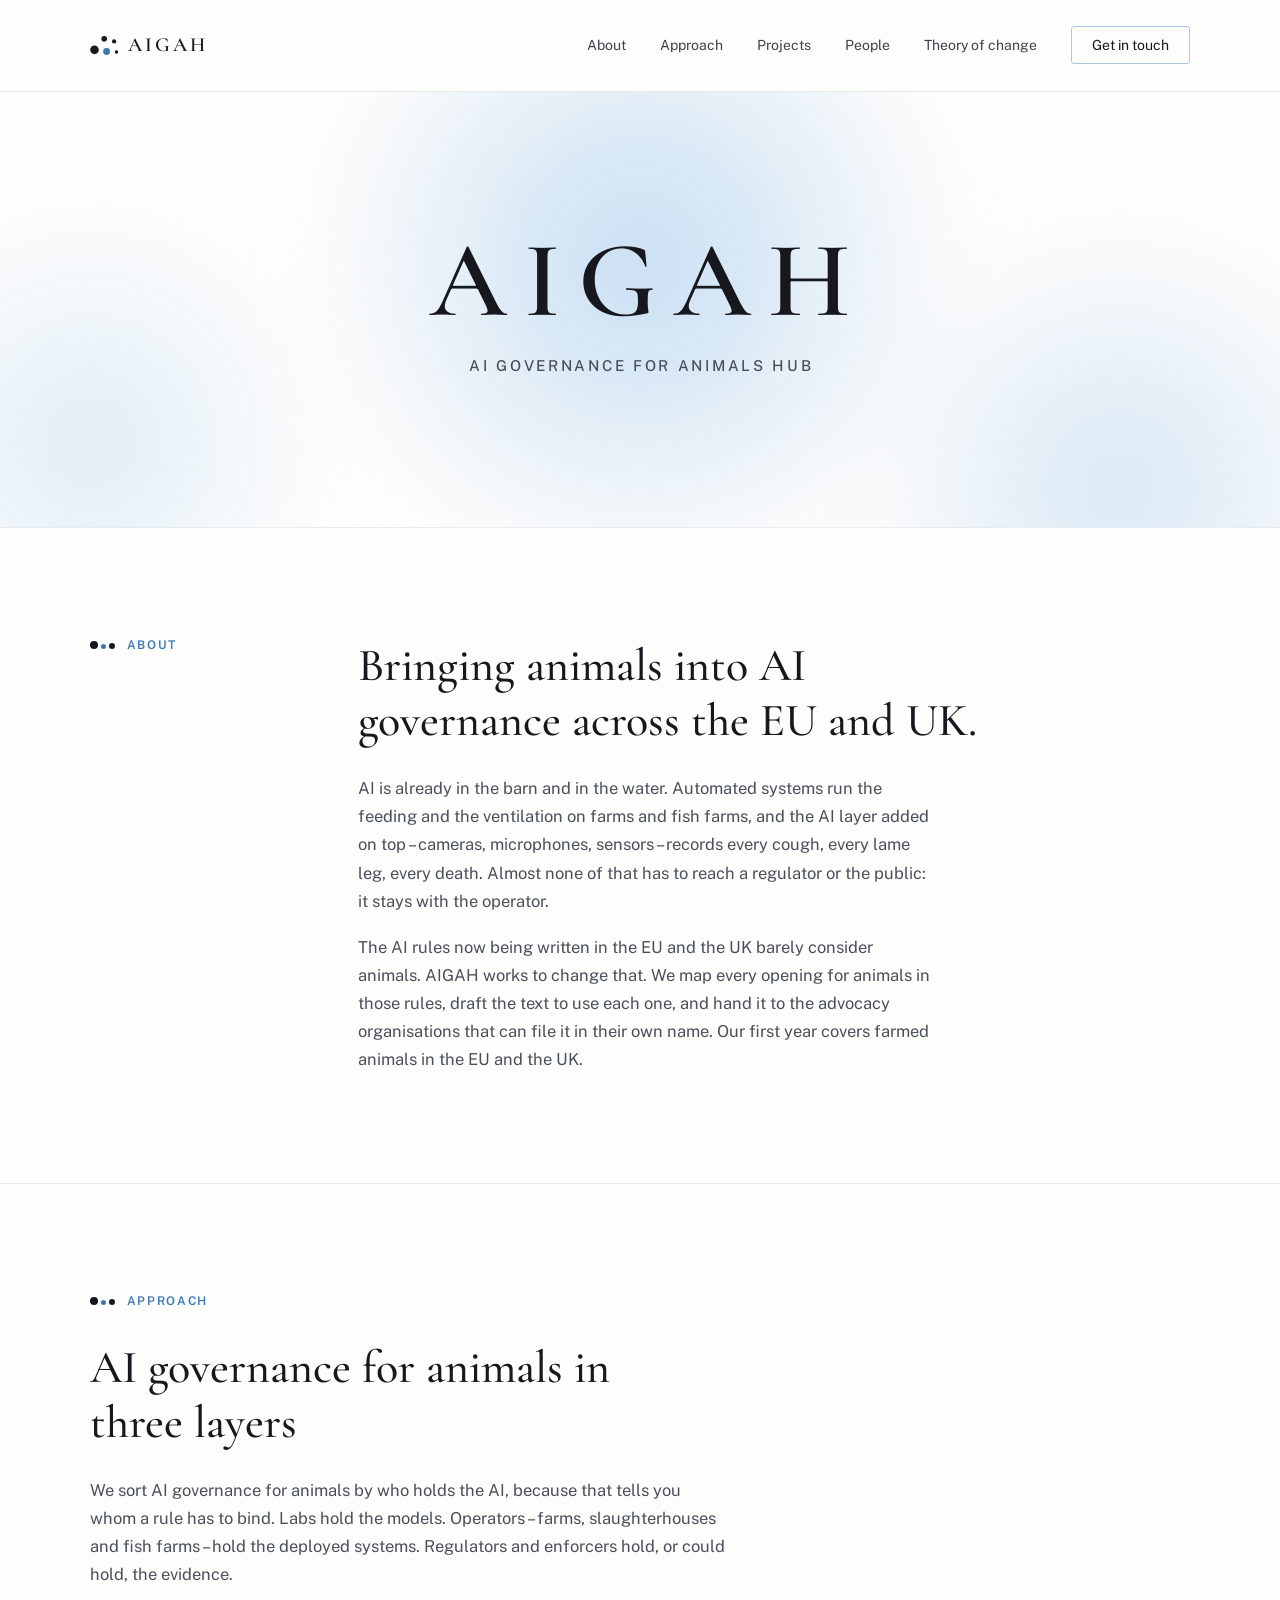
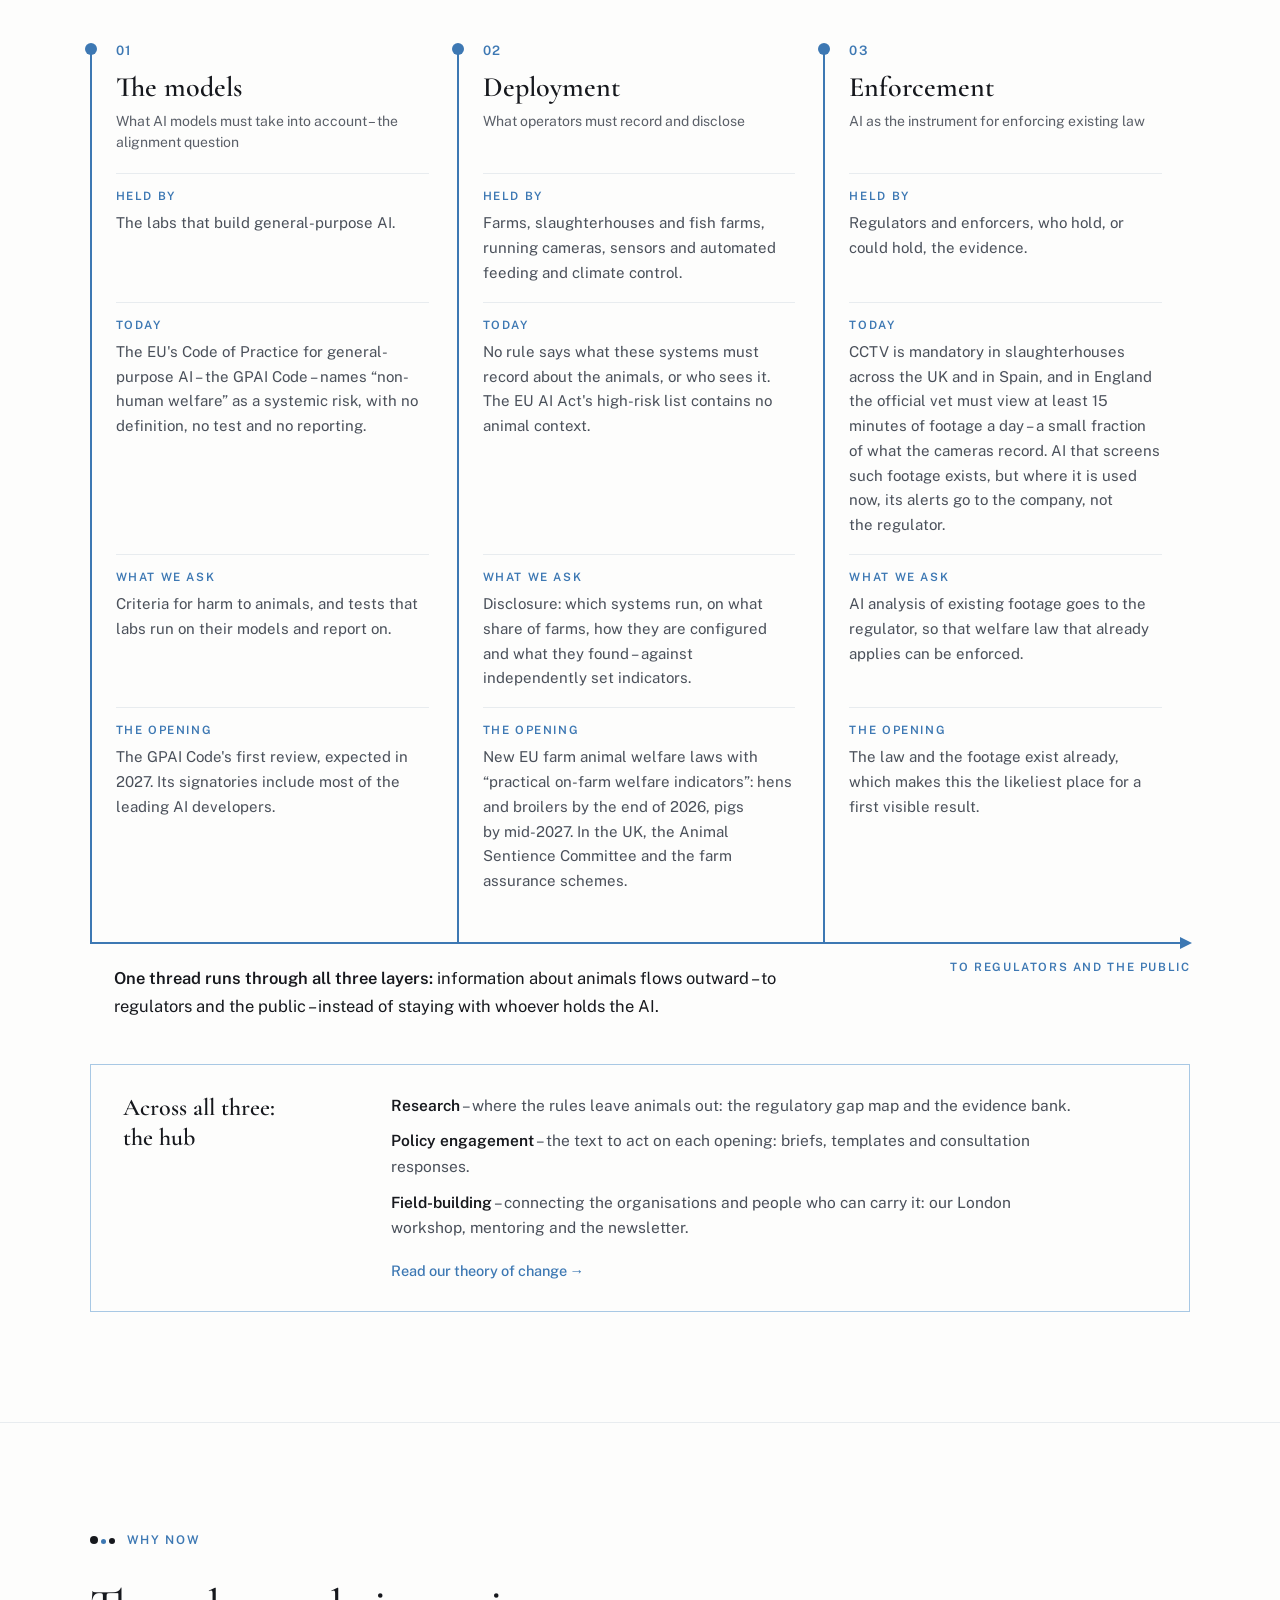
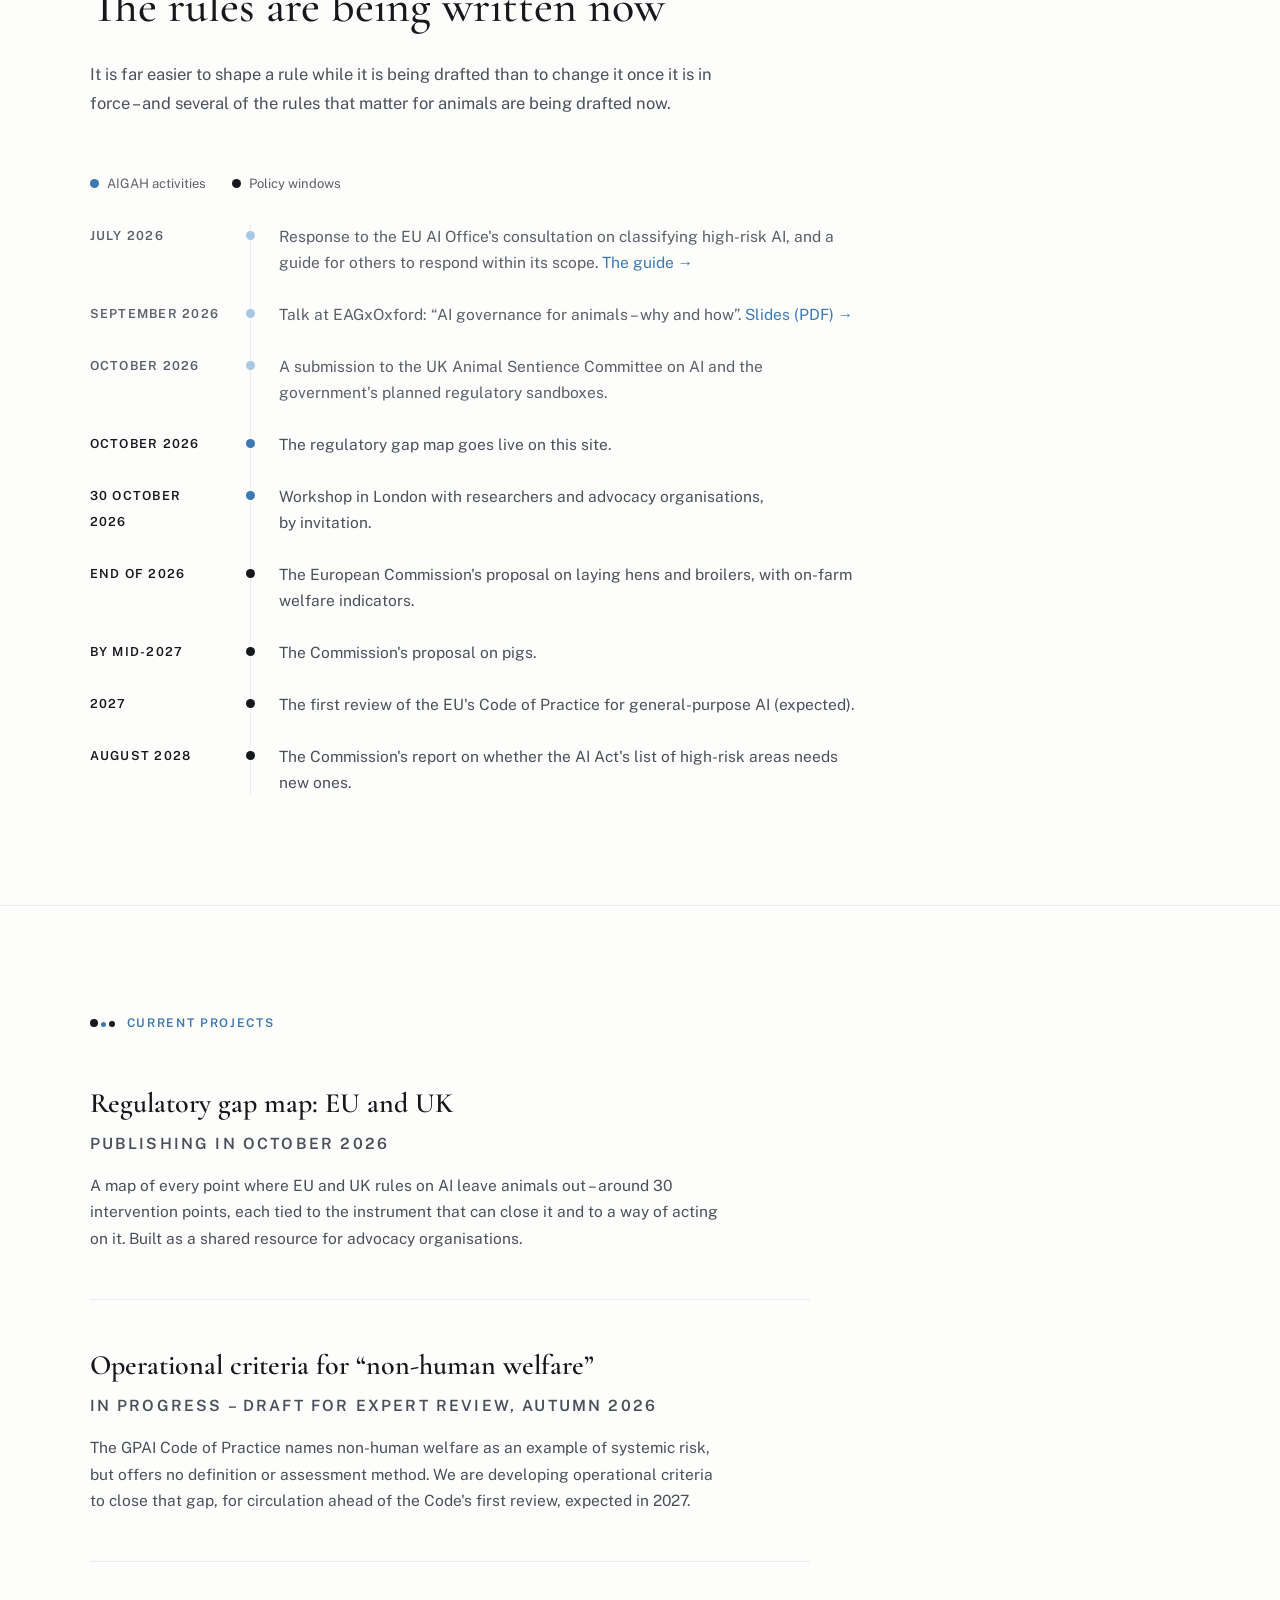
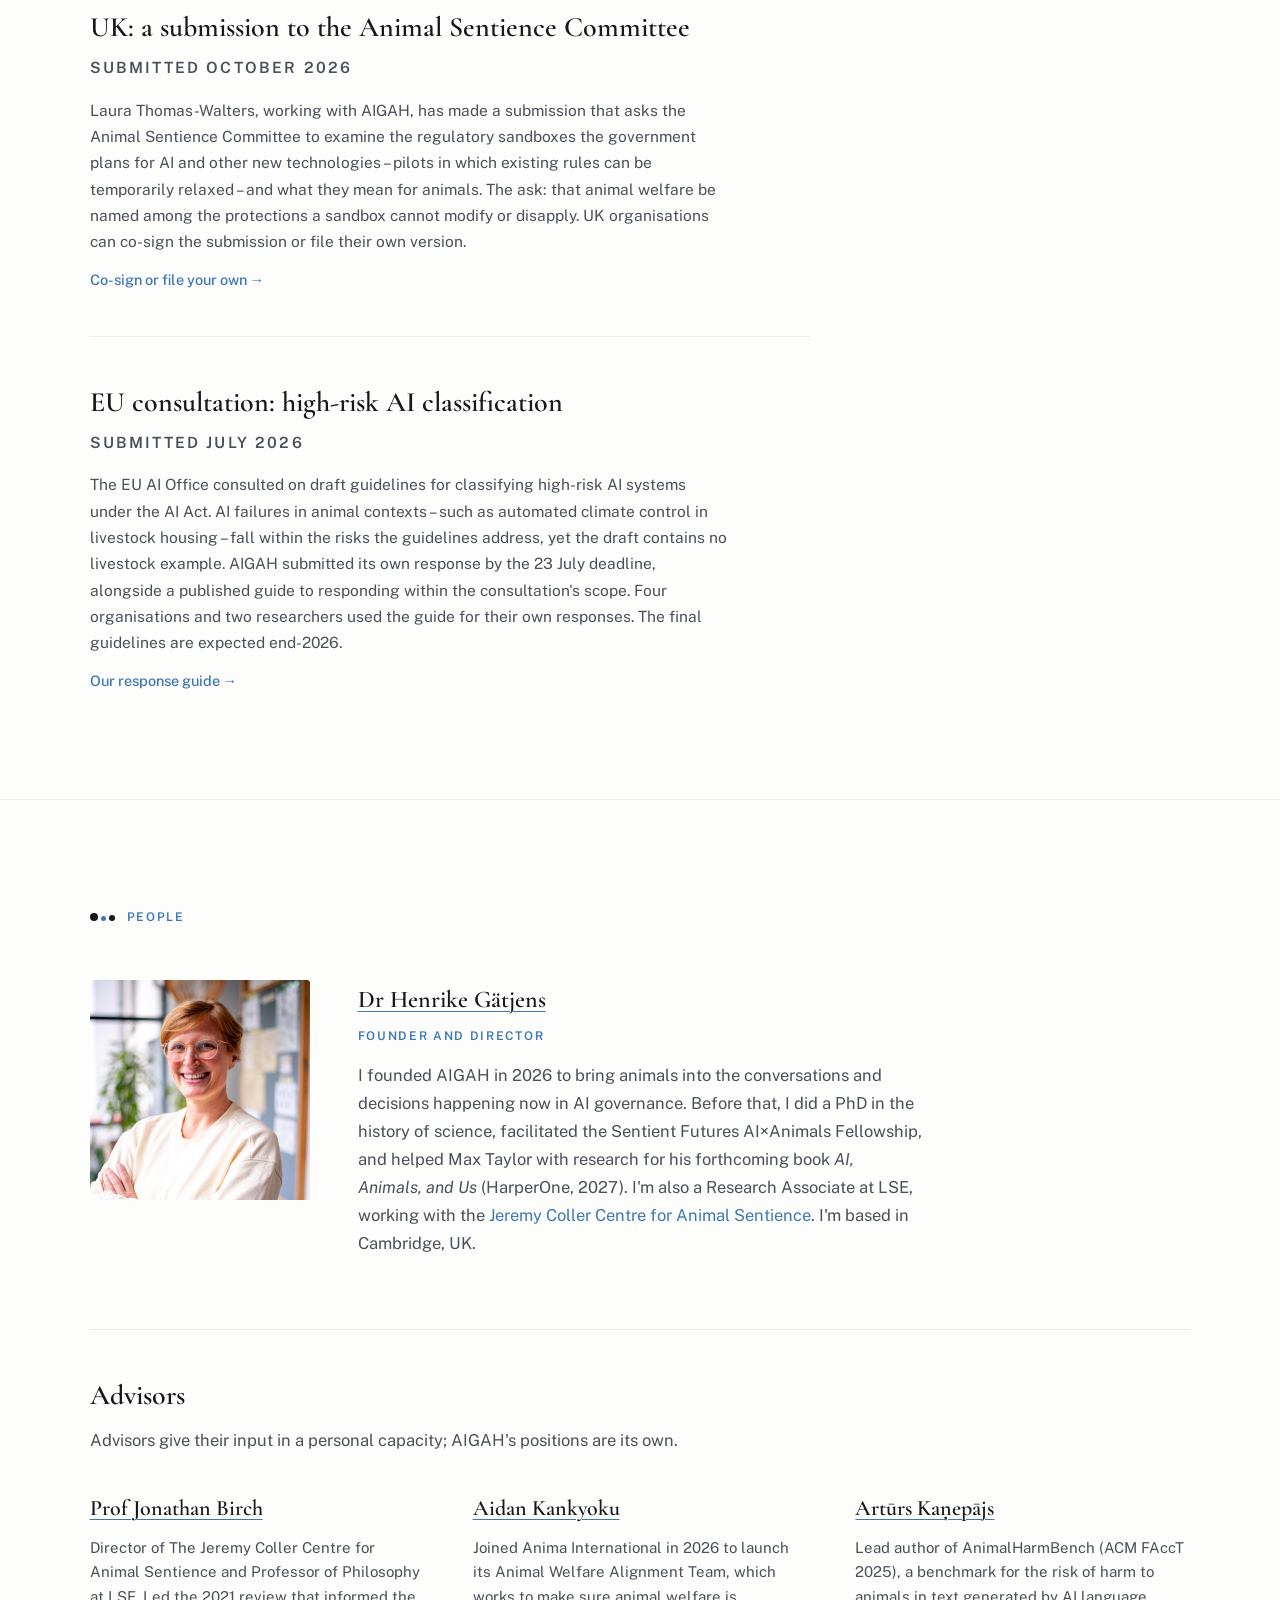
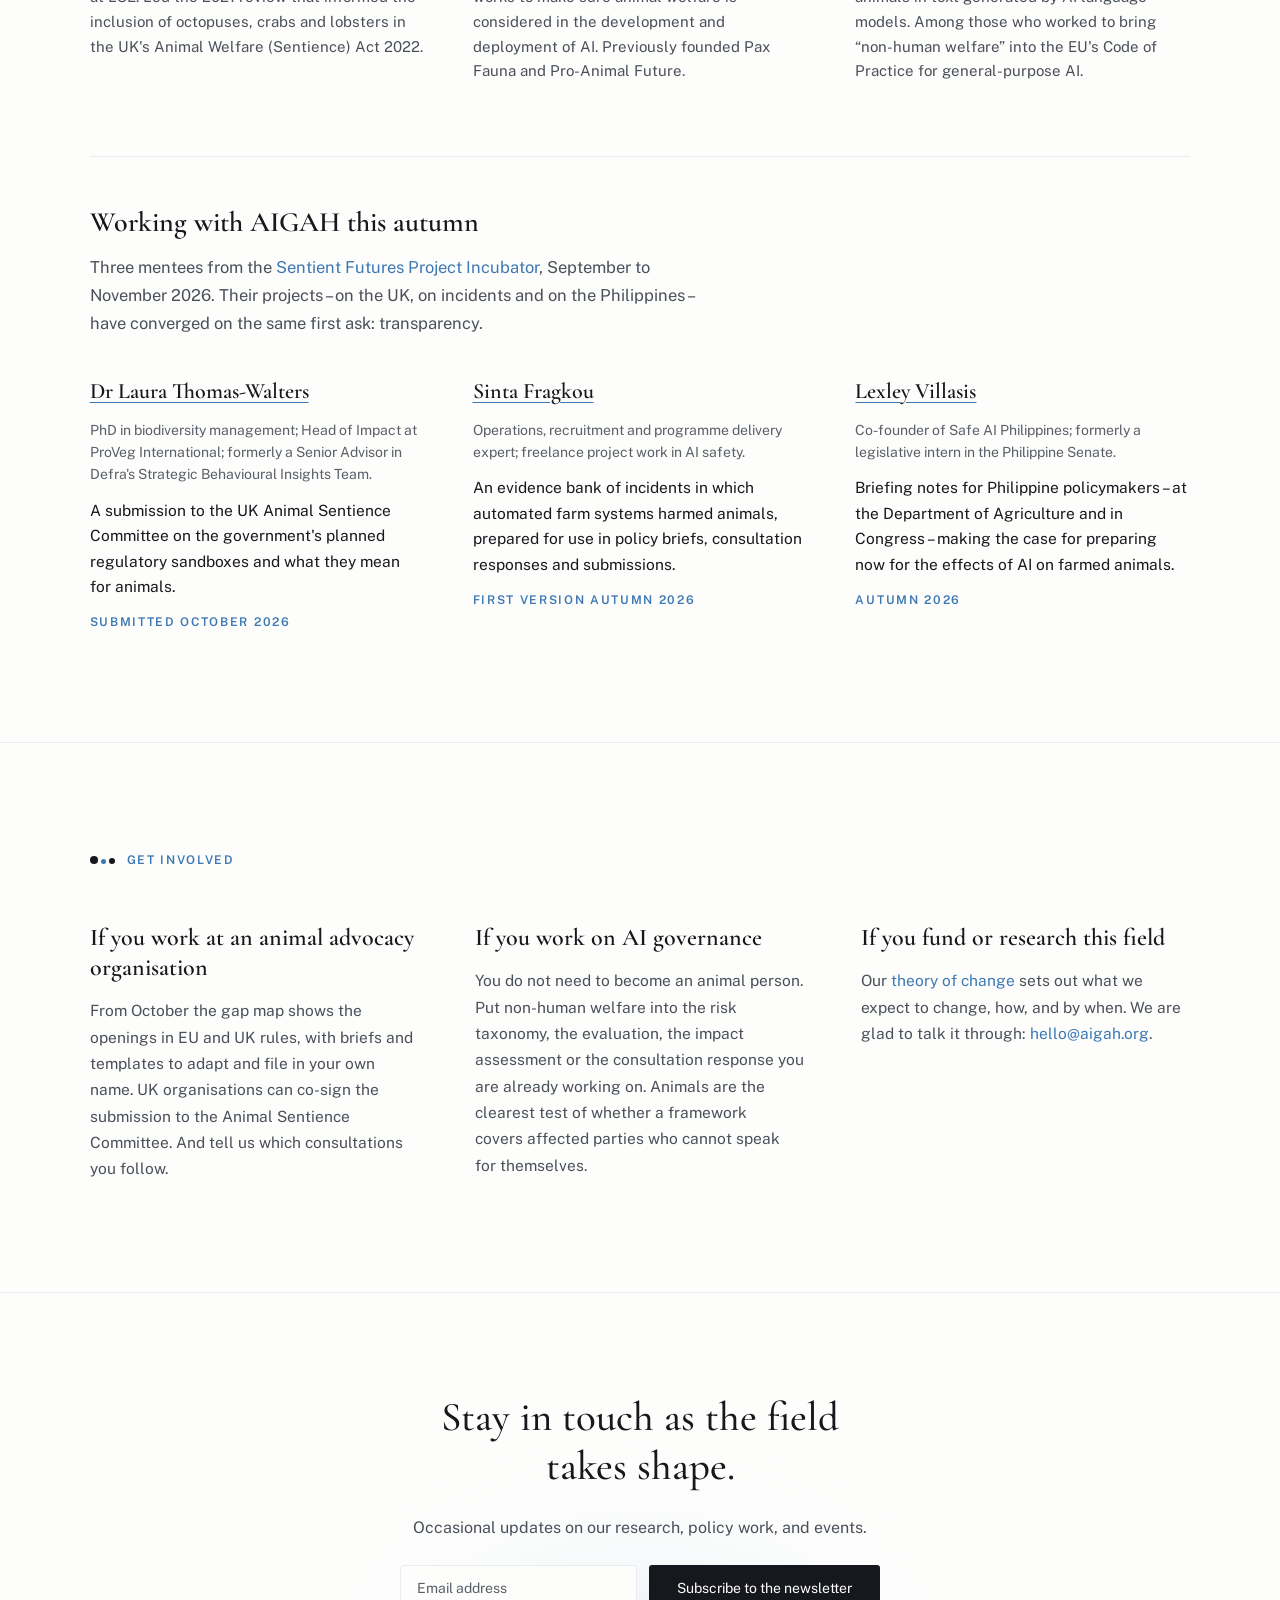
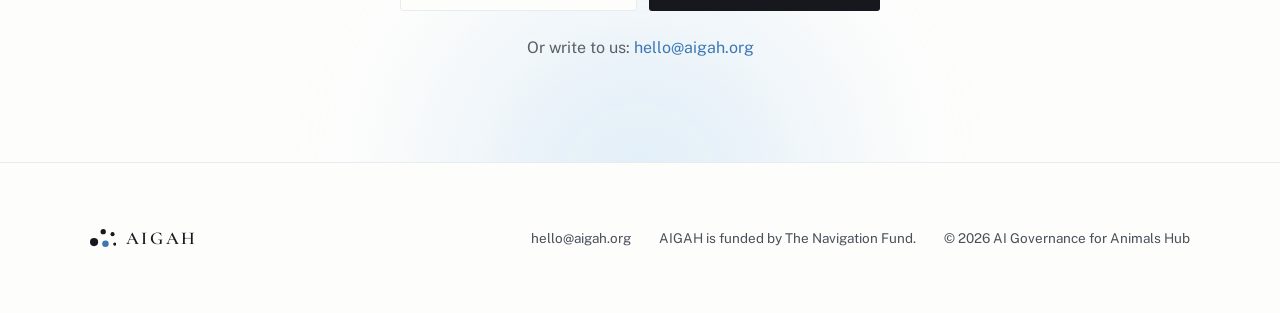
==== commit 2032fce9: "Update founder bio and link LinkedIn Co-Authored-By: Claude Opus 5.5 <noreply@anthropic.com>" ====
--- a/index.html
+++ b/index.html
@@ -261,9 +261,9 @@
     <div class="people-grid">
       <img src="assets/henrike-portrait.jpg" alt="Dr Henrike Gätjens" width="220" height="220">
       <div>
-        <p class="people-name">Dr Henrike Gätjens</p>
+        <p class="people-name"><a href="https://www.linkedin.com/in/henrike-gaetjens/" target="_blank" rel="noopener">Dr Henrike Gätjens</a></p>
         <p class="people-role">Founder and director</p>
-        <p>Hi, I'm Henrike. I founded AIGAH in 2026 to bring animals into the conversations and decisions happening now in AI governance. Before that, I did a PhD in the history of science, facilitated the Sentient Futures AI&times;Animals Fellowship, and helped Max Taylor with research for his forthcoming book <em>AI, Animals, and Us</em> (HarperOne, 2027). I'm based in Cambridge, UK.</p>
+        <p>I founded AIGAH in 2026 to bring animals into the conversations and decisions happening now in AI governance. Before that, I did a PhD in the history of science, facilitated the Sentient Futures AI&times;Animals Fellowship, and helped Max Taylor with research for his forthcoming book <em>AI, Animals, and Us</em> (HarperOne, 2027). I'm also a Research Associate at LSE, working with the <a href="https://www.lse.ac.uk/sentience/people" target="_blank" rel="noopener">Jeremy Coller Centre for Animal Sentience</a>. I'm based in Cambridge, UK.</p>
       </div>
     </div>
 
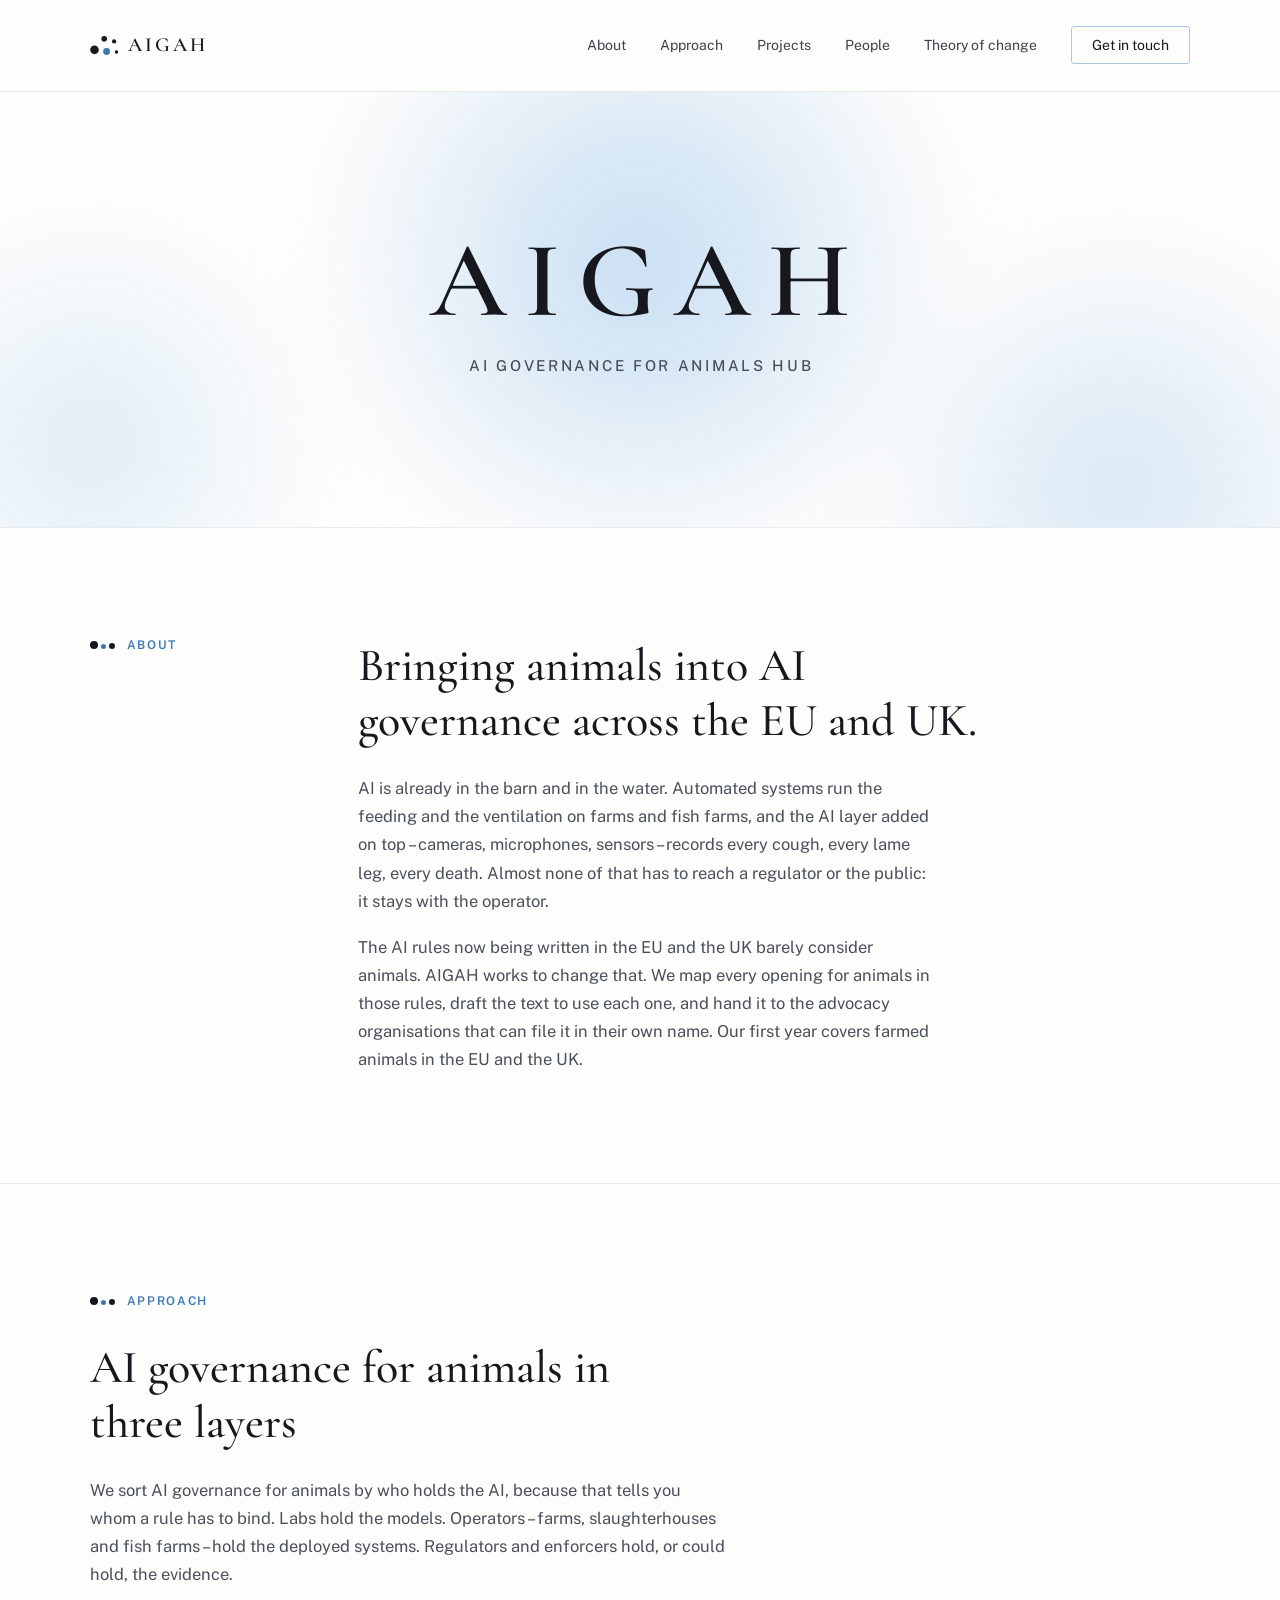
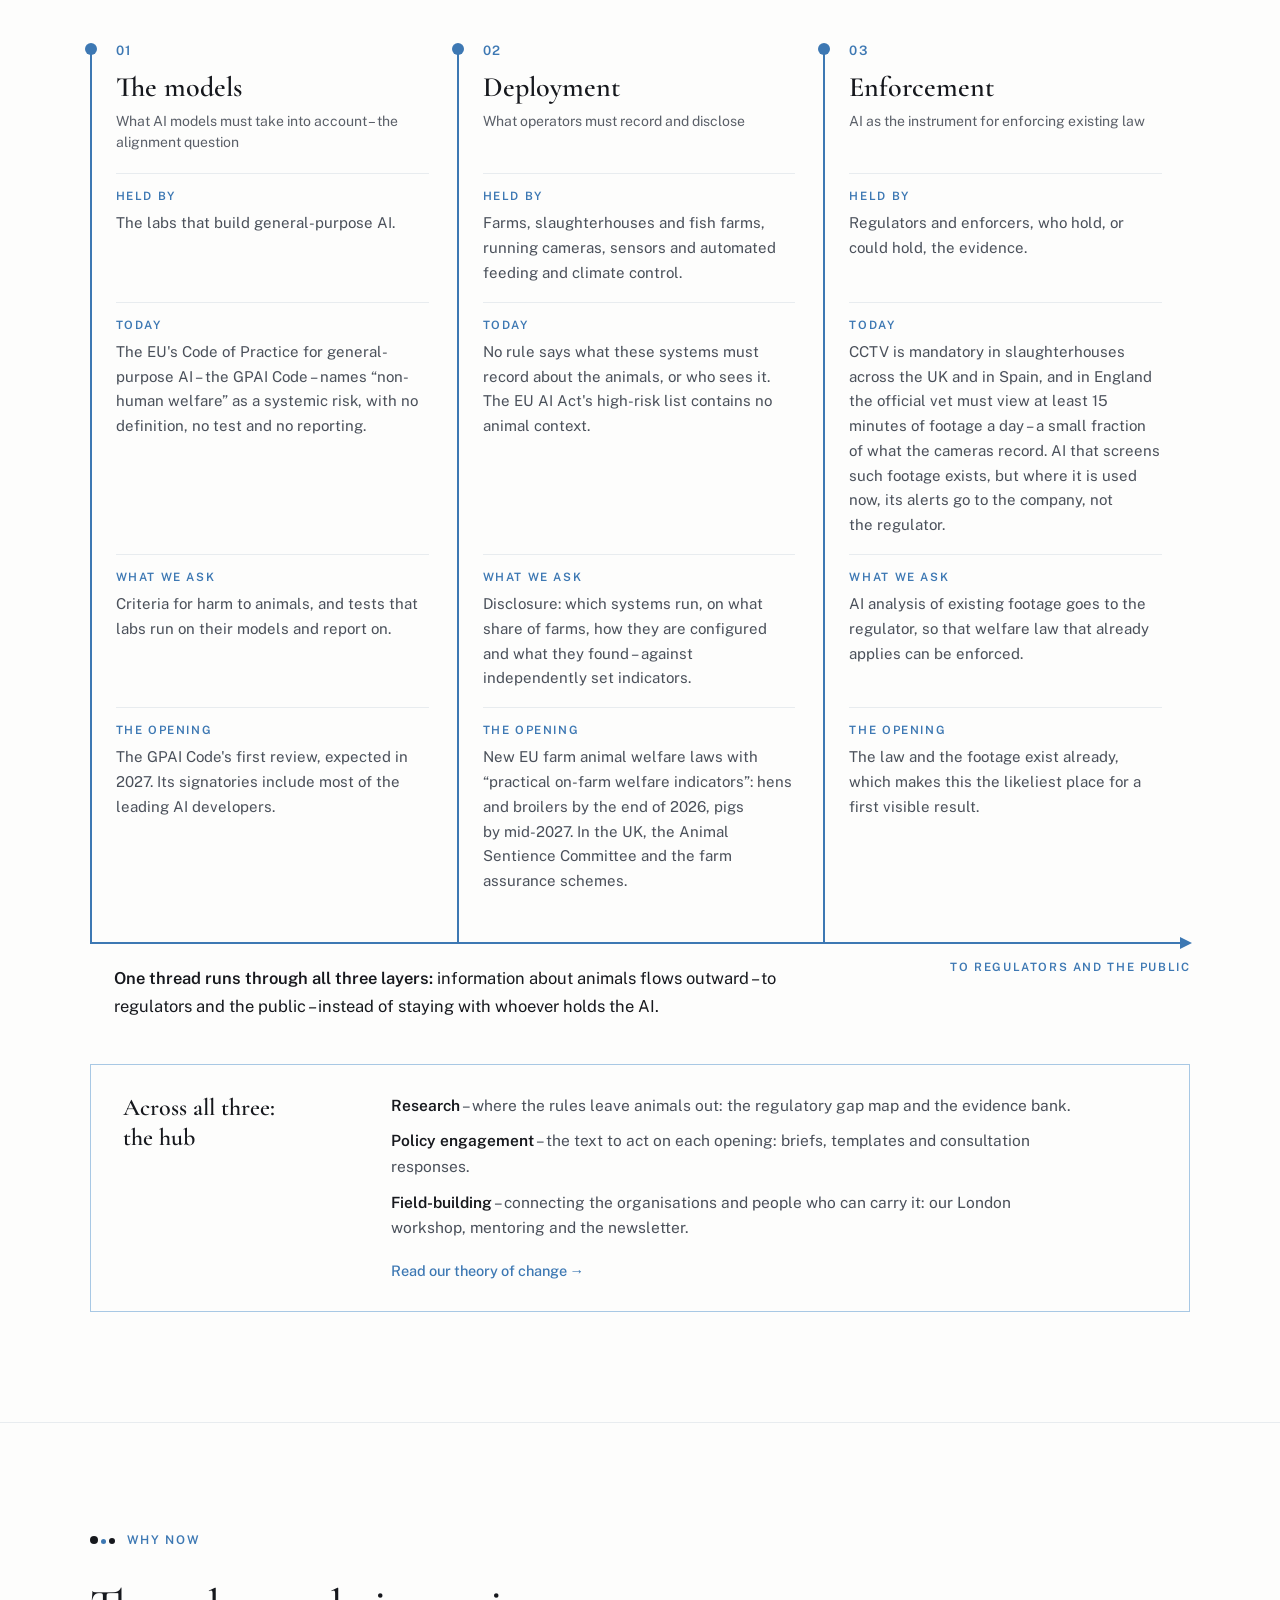
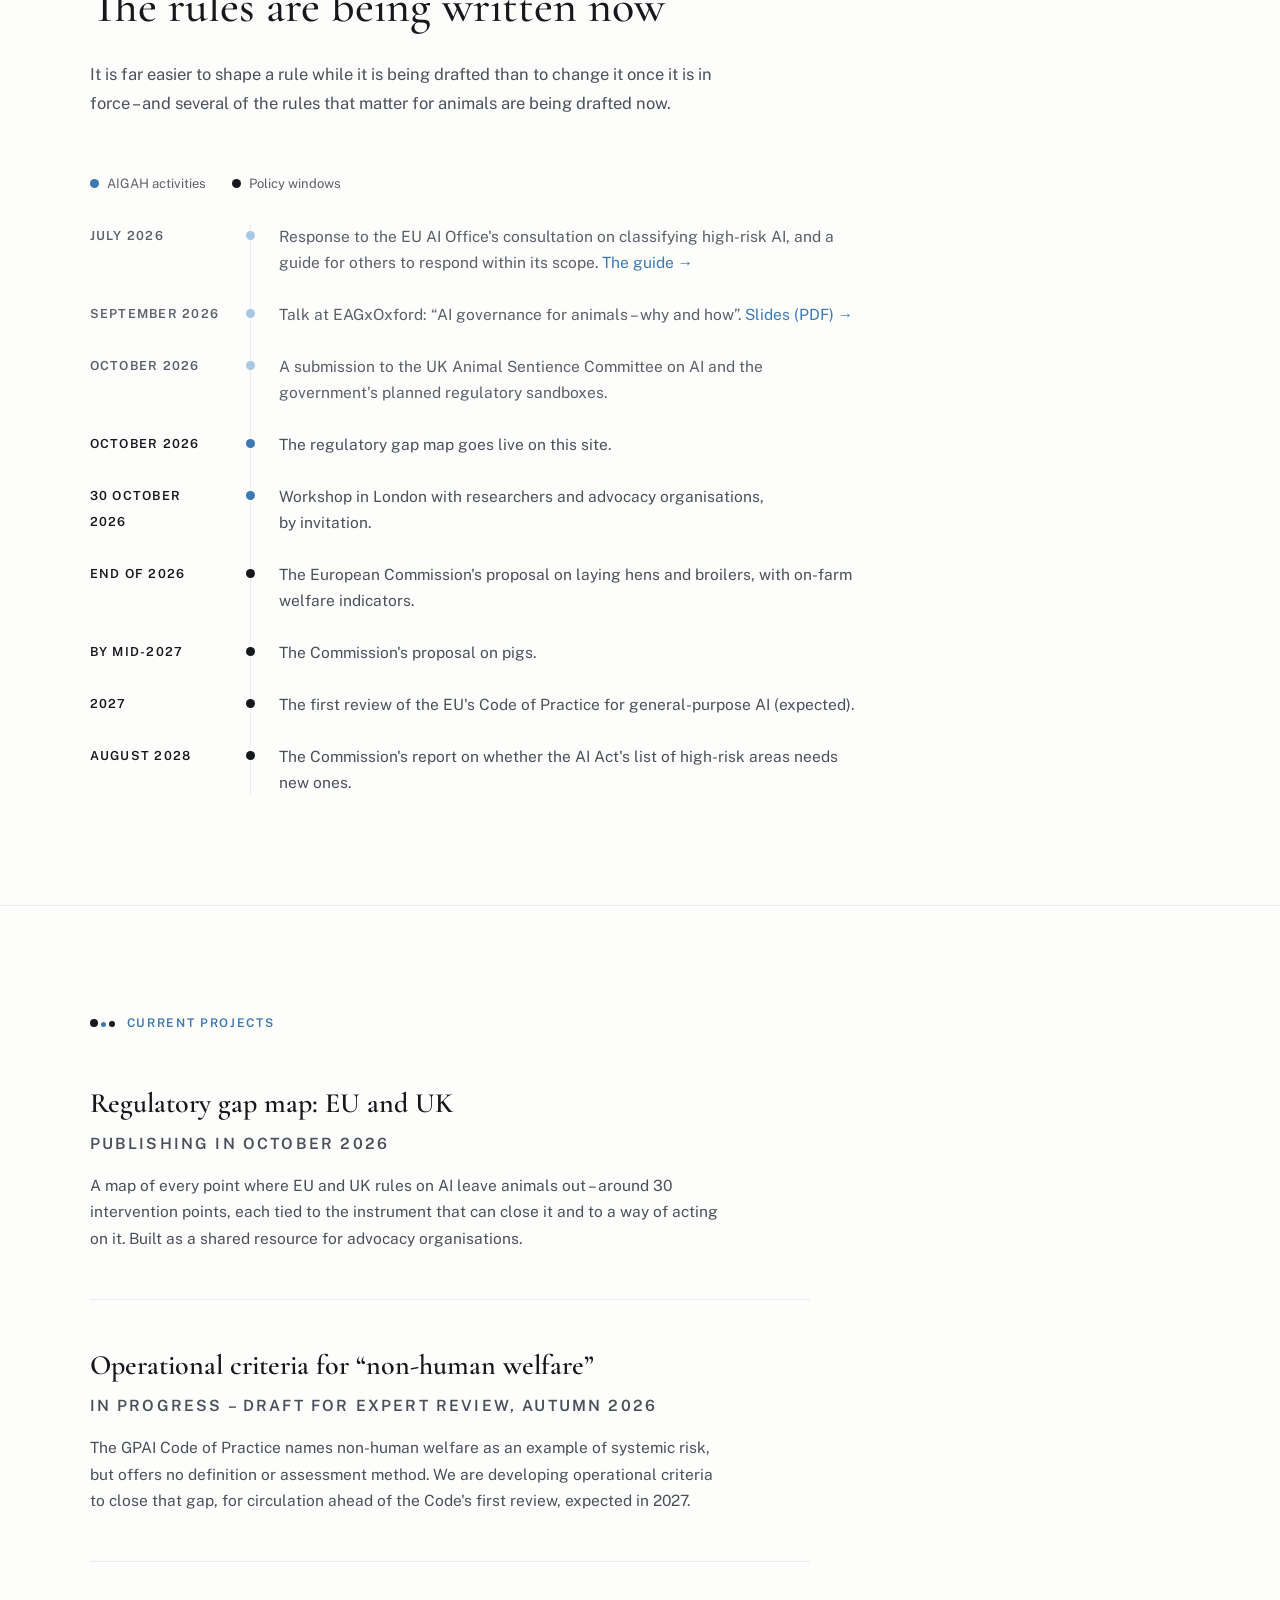
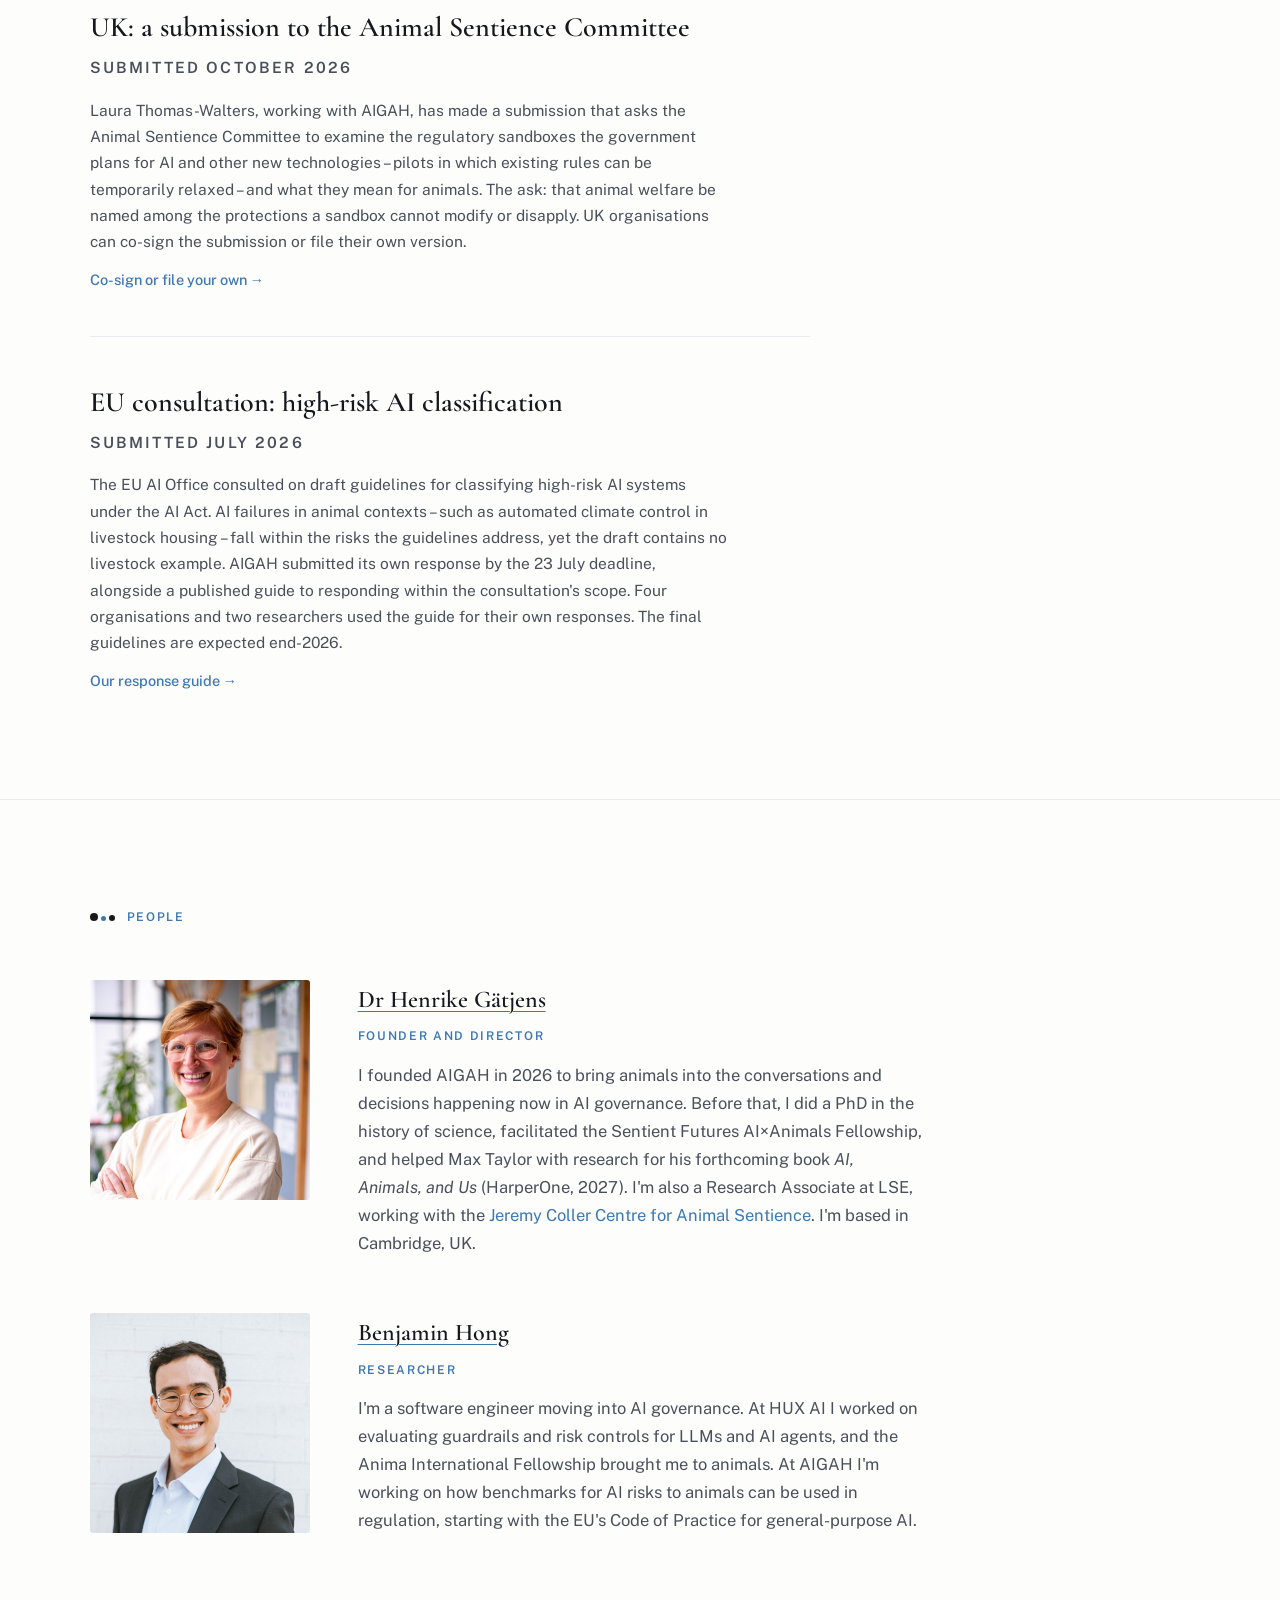
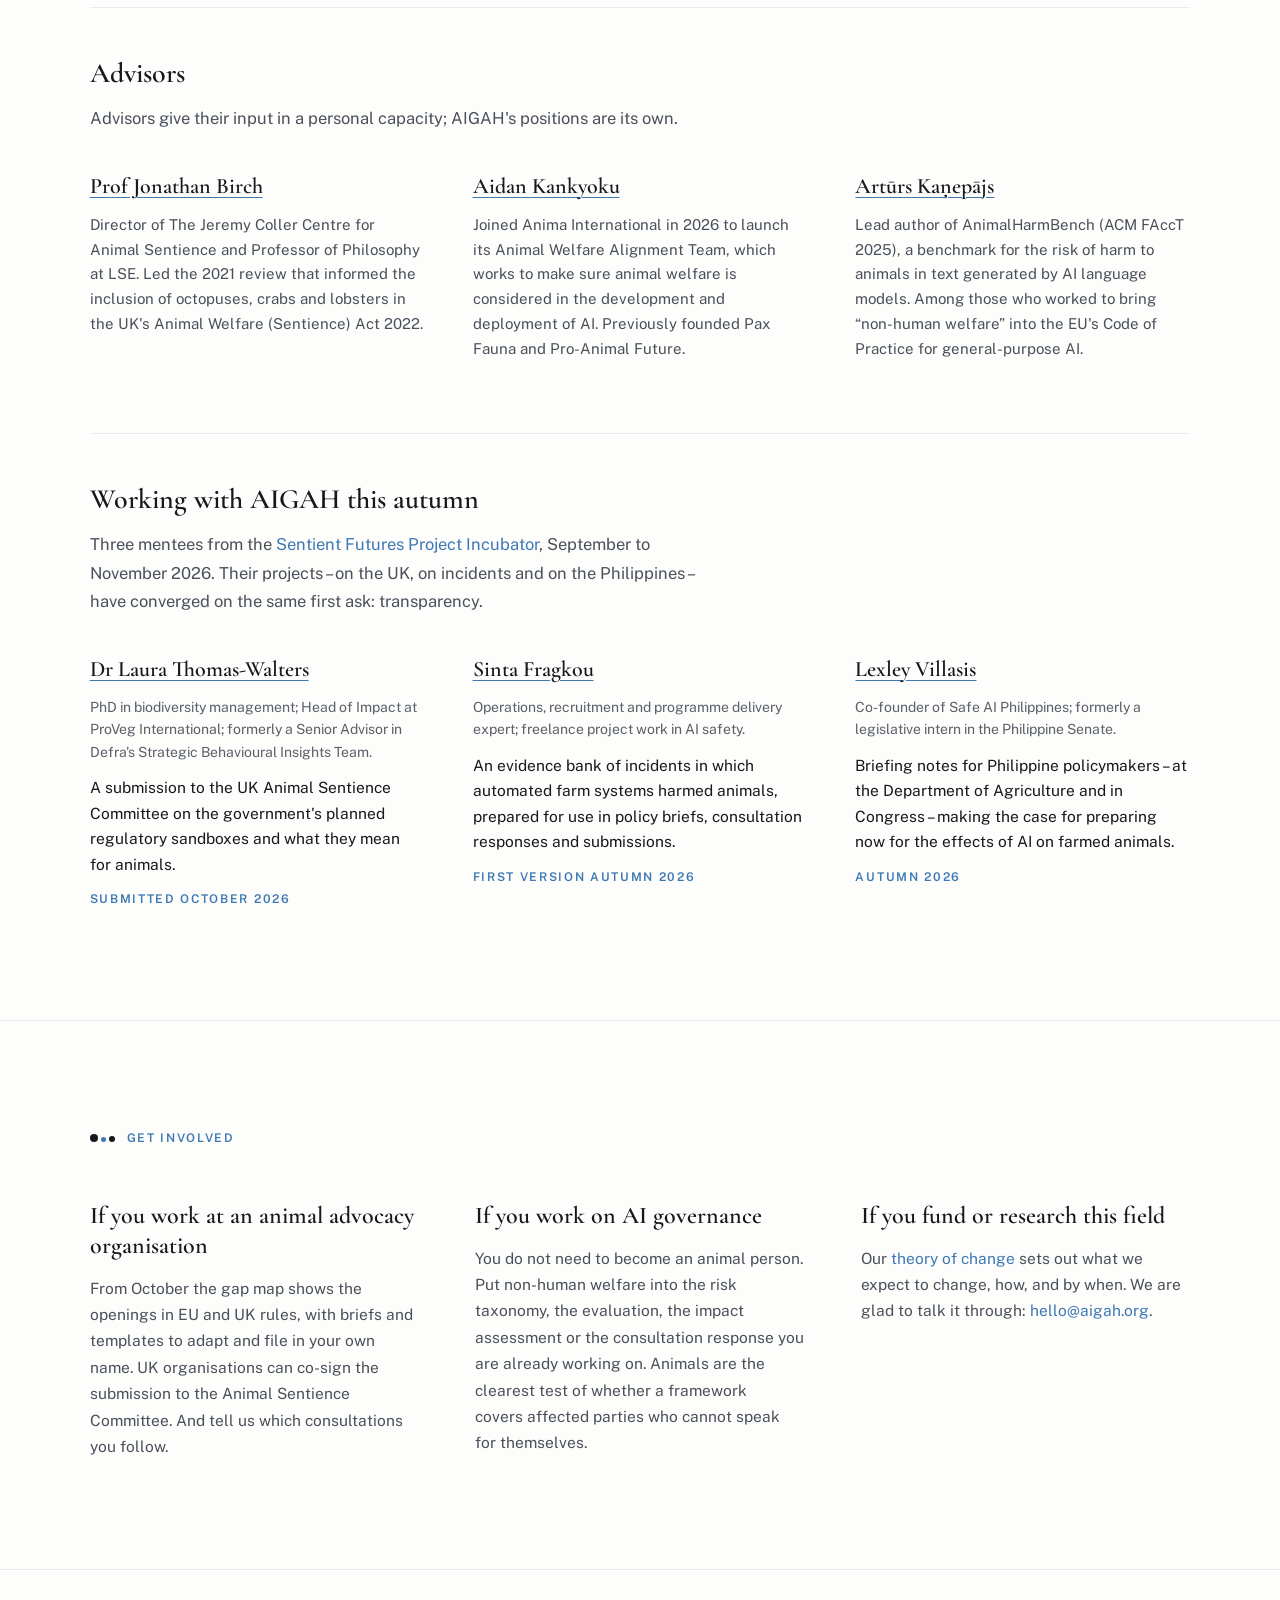
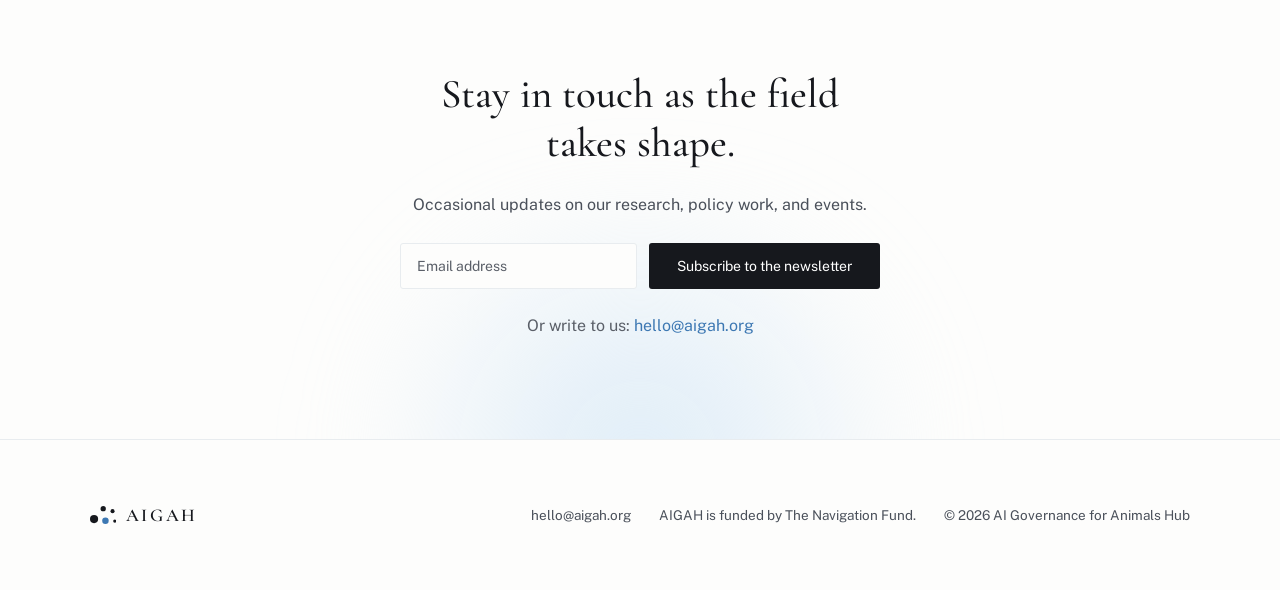
==== commit 4a72b15b: "Add Ben Hong to the People section Co-Authored-By: Claude Opus 5.5 <noreply@anthropic.com>" ====
--- a/index.html
+++ b/index.html
@@ -266,6 +266,14 @@
         <p>I founded AIGAH in 2026 to bring animals into the conversations and decisions happening now in AI governance. Before that, I did a PhD in the history of science, facilitated the Sentient Futures AI&times;Animals Fellowship, and helped Max Taylor with research for his forthcoming book <em>AI, Animals, and Us</em> (HarperOne, 2027). I'm also a Research Associate at LSE, working with the <a href="https://www.lse.ac.uk/sentience/people" target="_blank" rel="noopener">Jeremy Coller Centre for Animal Sentience</a>. I'm based in Cambridge, UK.</p>
       </div>
     </div>
+    <div class="people-grid">
+      <img src="assets/ben-hong-portrait.jpg" alt="Benjamin Hong" width="220" height="220">
+      <div>
+        <p class="people-name"><a href="https://www.linkedin.com/in/bhong35/" target="_blank" rel="noopener">Benjamin Hong</a></p>
+        <p class="people-role">Researcher</p>
+        <p>I'm a software engineer moving into AI governance. At HUX AI I worked on evaluating guardrails and risk controls for LLMs and AI agents, and the Anima International Fellowship brought me to animals. At AIGAH I'm working on how benchmarks for AI risks to animals can be used in regulation, starting with the EU's Code of Practice for general-purpose AI.</p>
+      </div>
+    </div>
 
     <div class="people-group">
       <h3 class="people-group-title">Advisors</h3>
--- a/css/style.css
+++ b/css/style.css
@@ -391,6 +391,11 @@
   grid-template-columns: minmax(140px, 220px) 1fr;
   gap: 48px;
   align-items: start;
+}
+
+/* a second person card (founder, then team) */
+.people-grid + .people-grid {
+  margin-top: 56px;
 }
 
 .people-grid img {
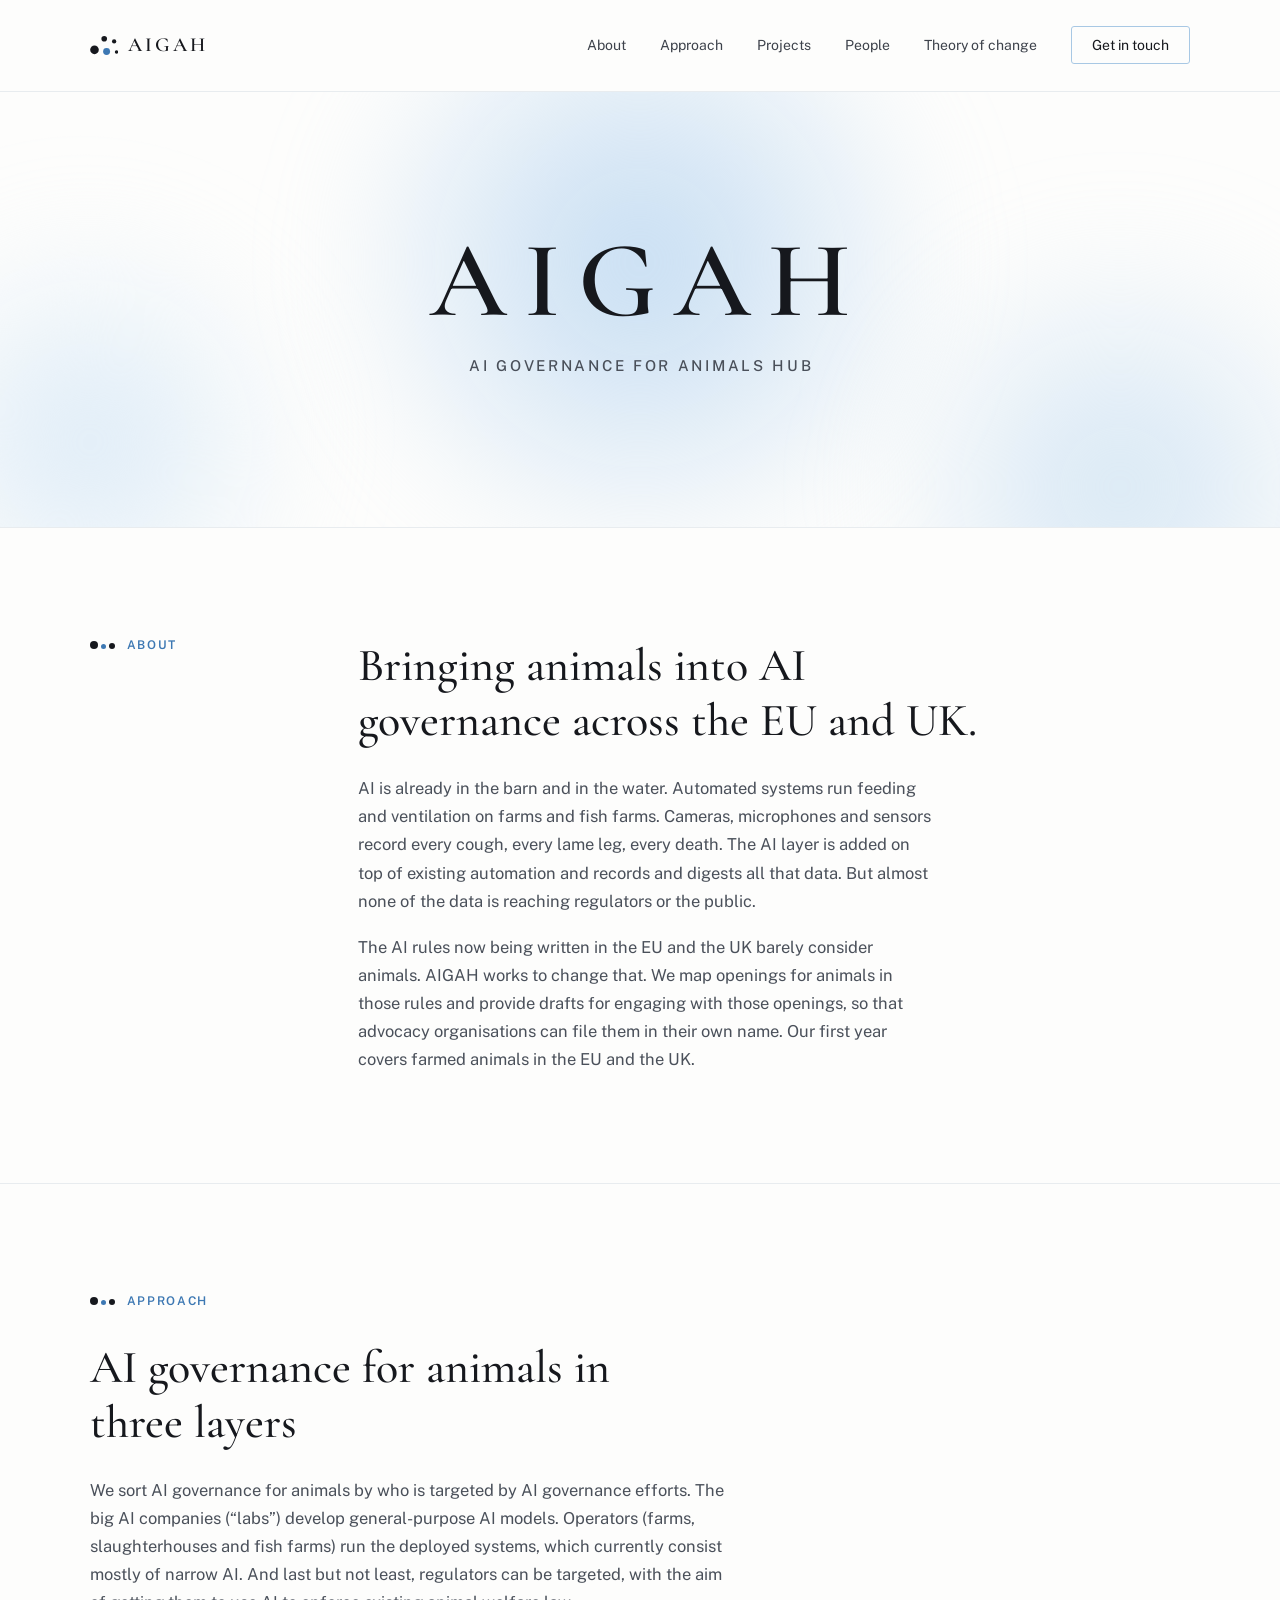
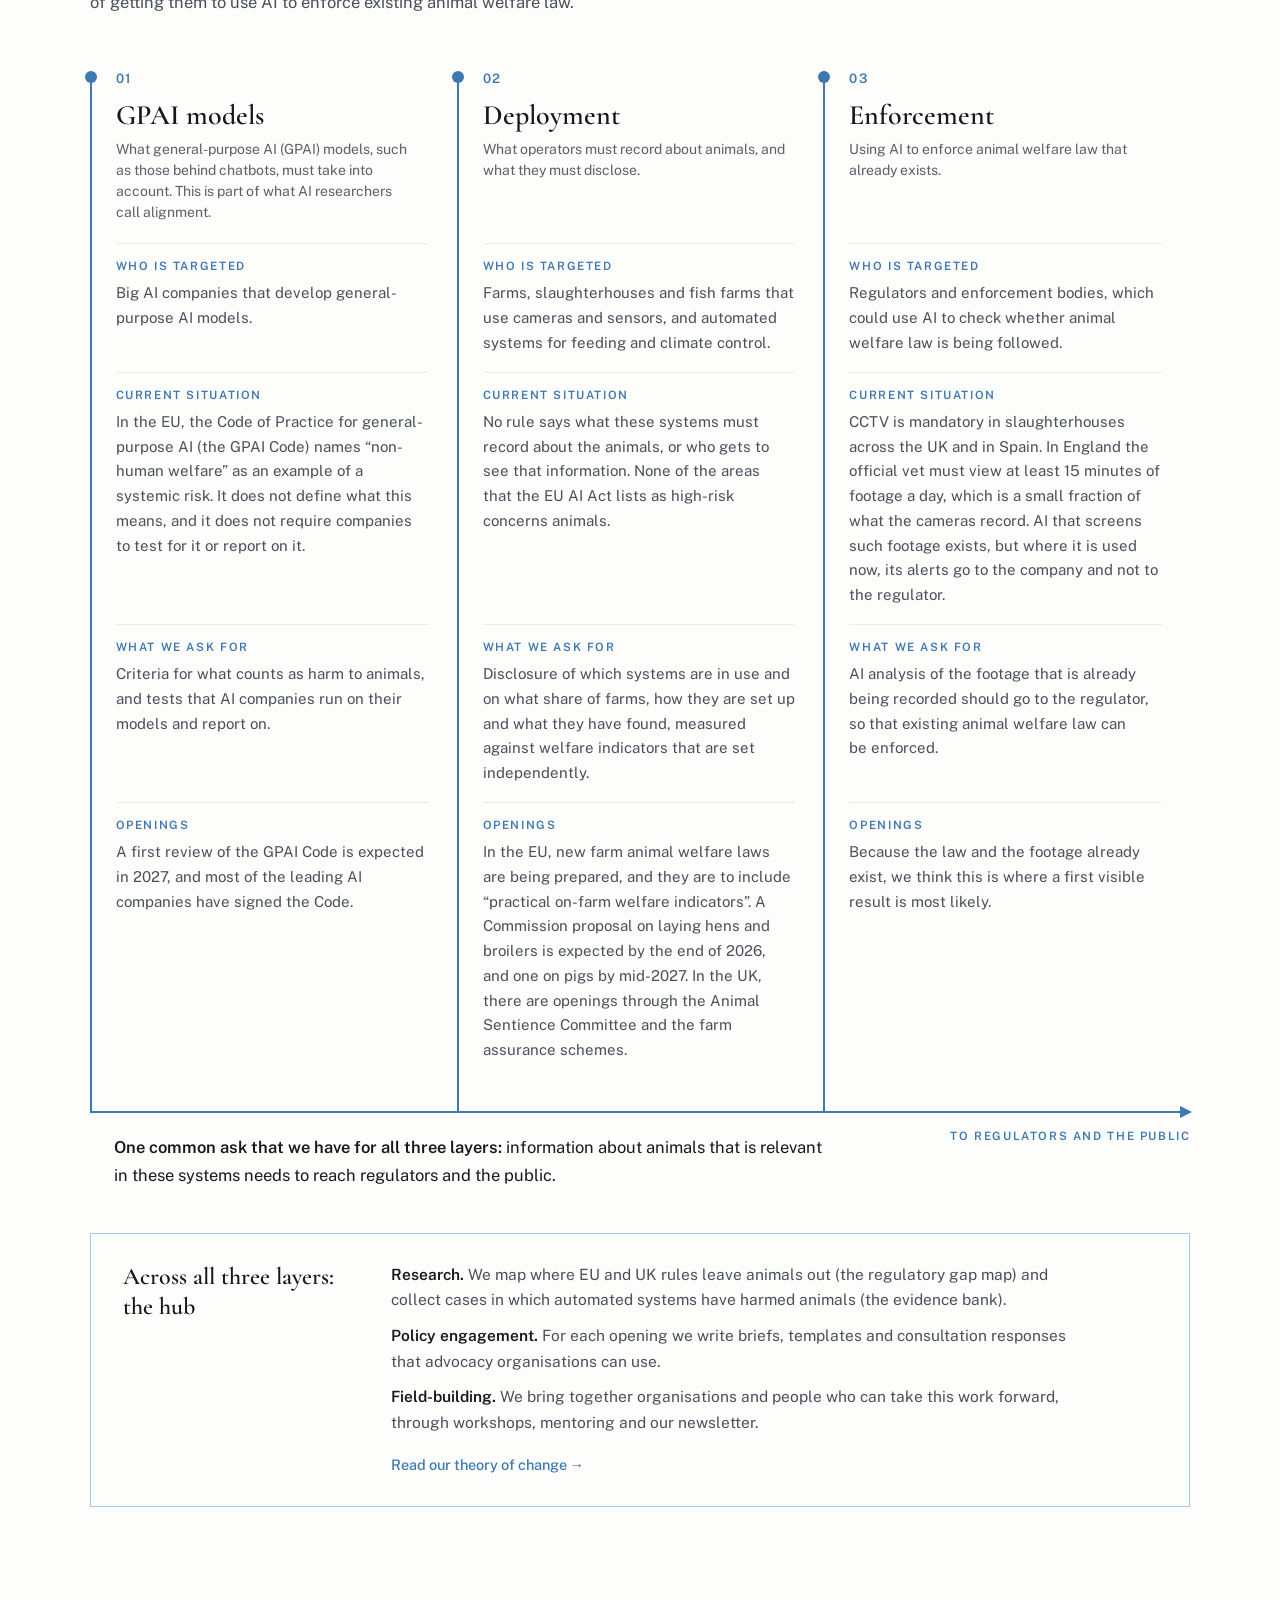
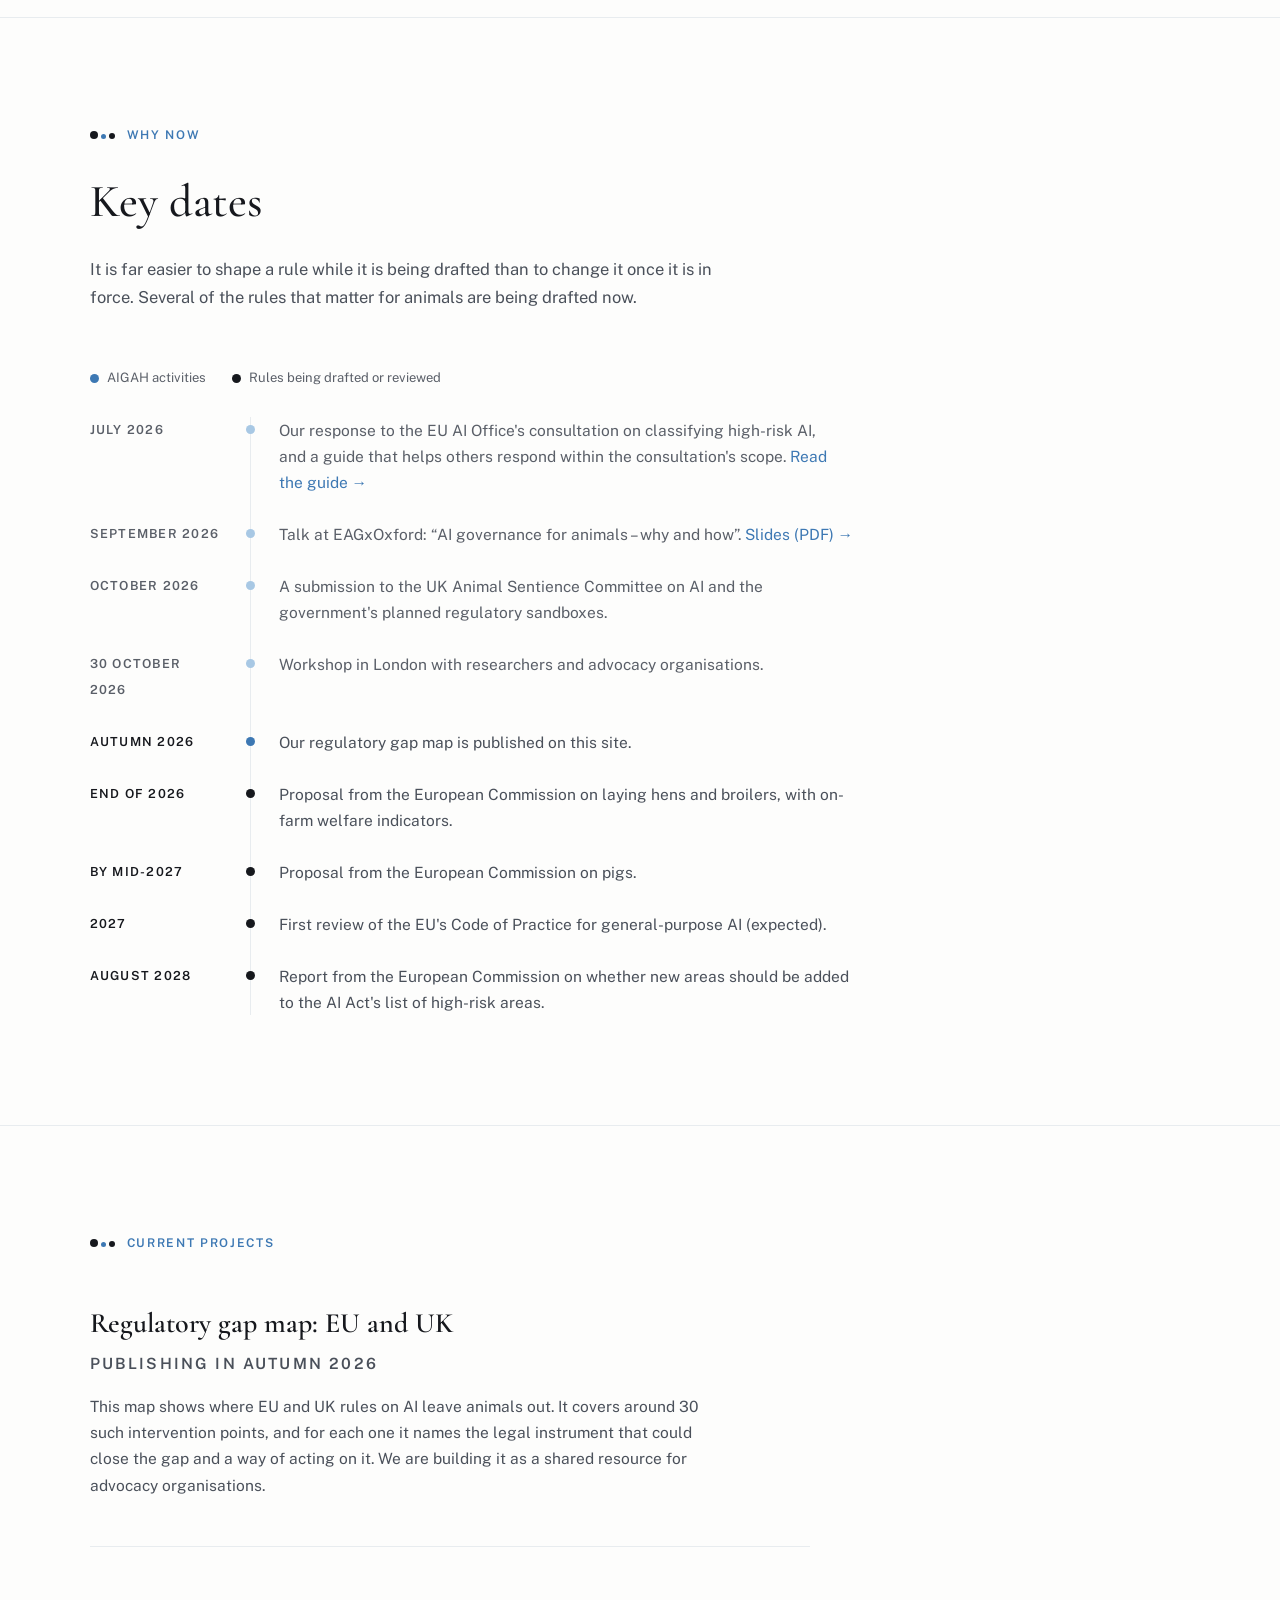
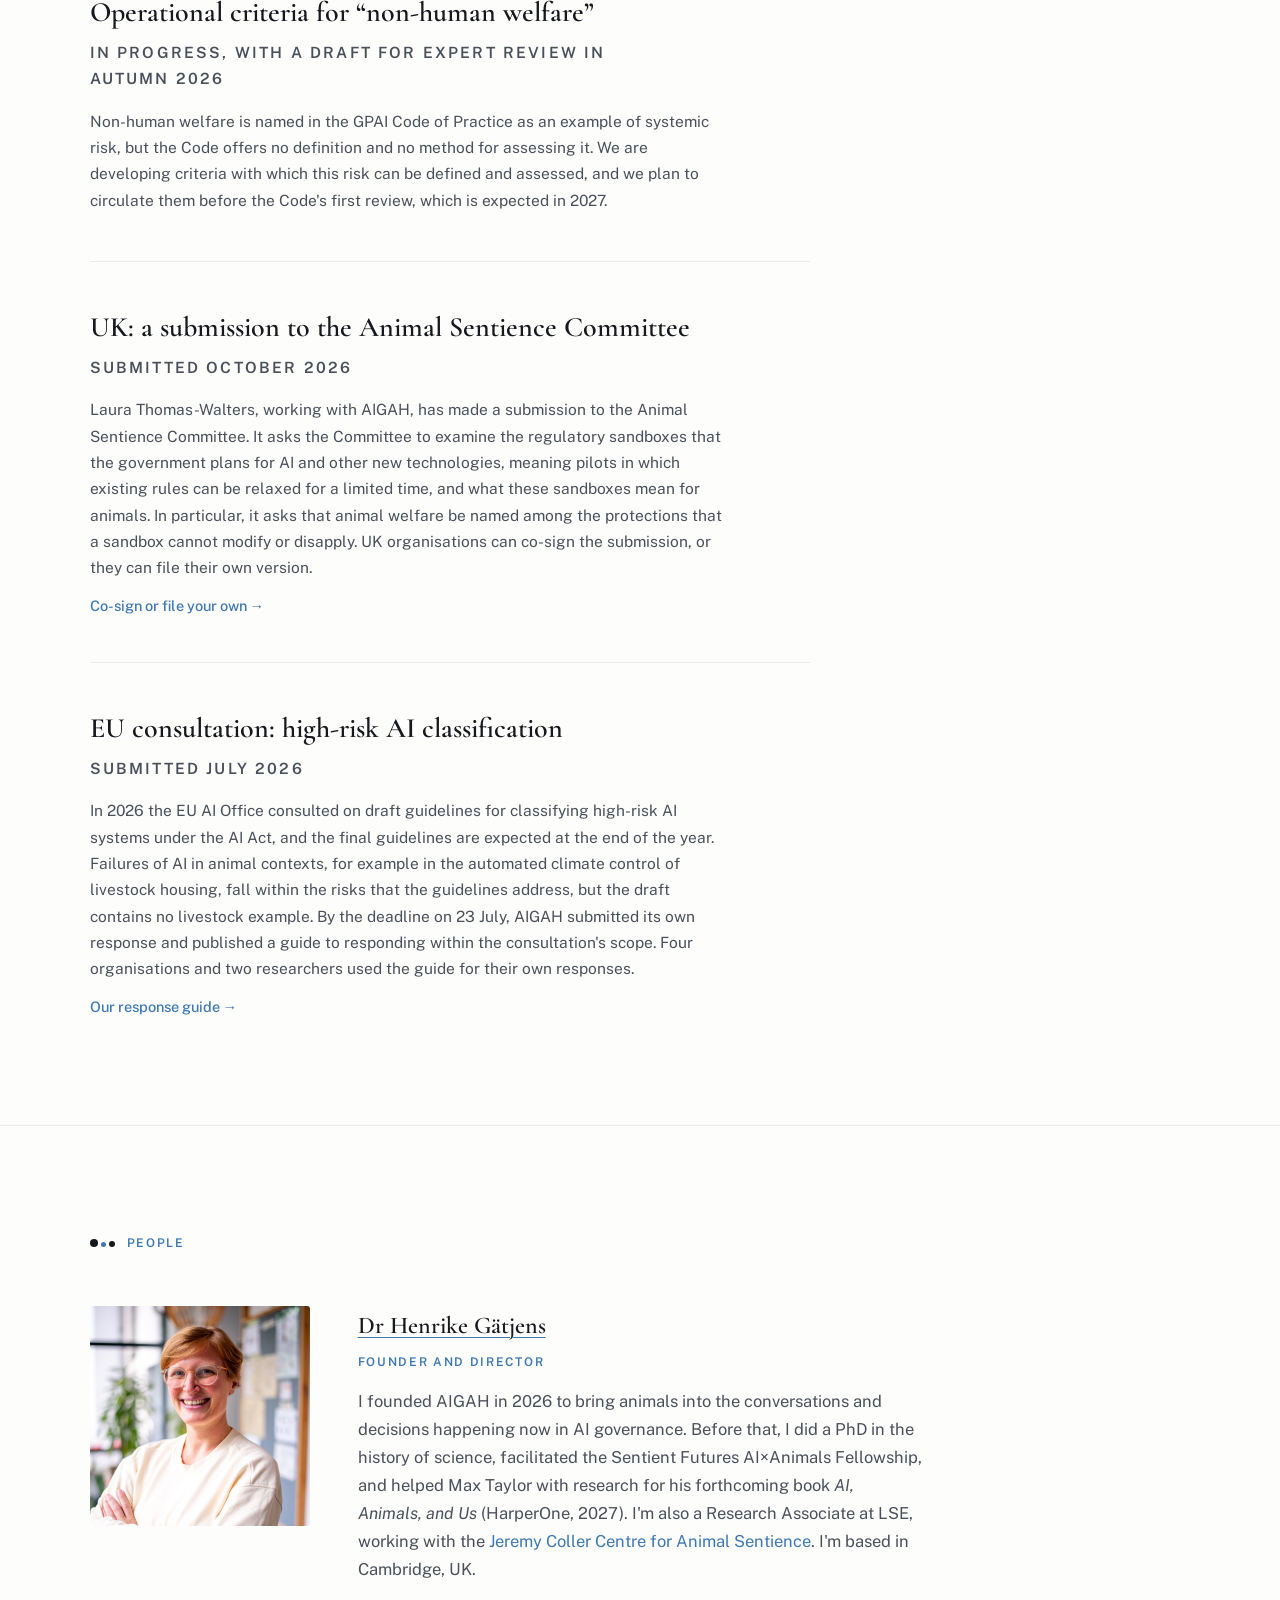
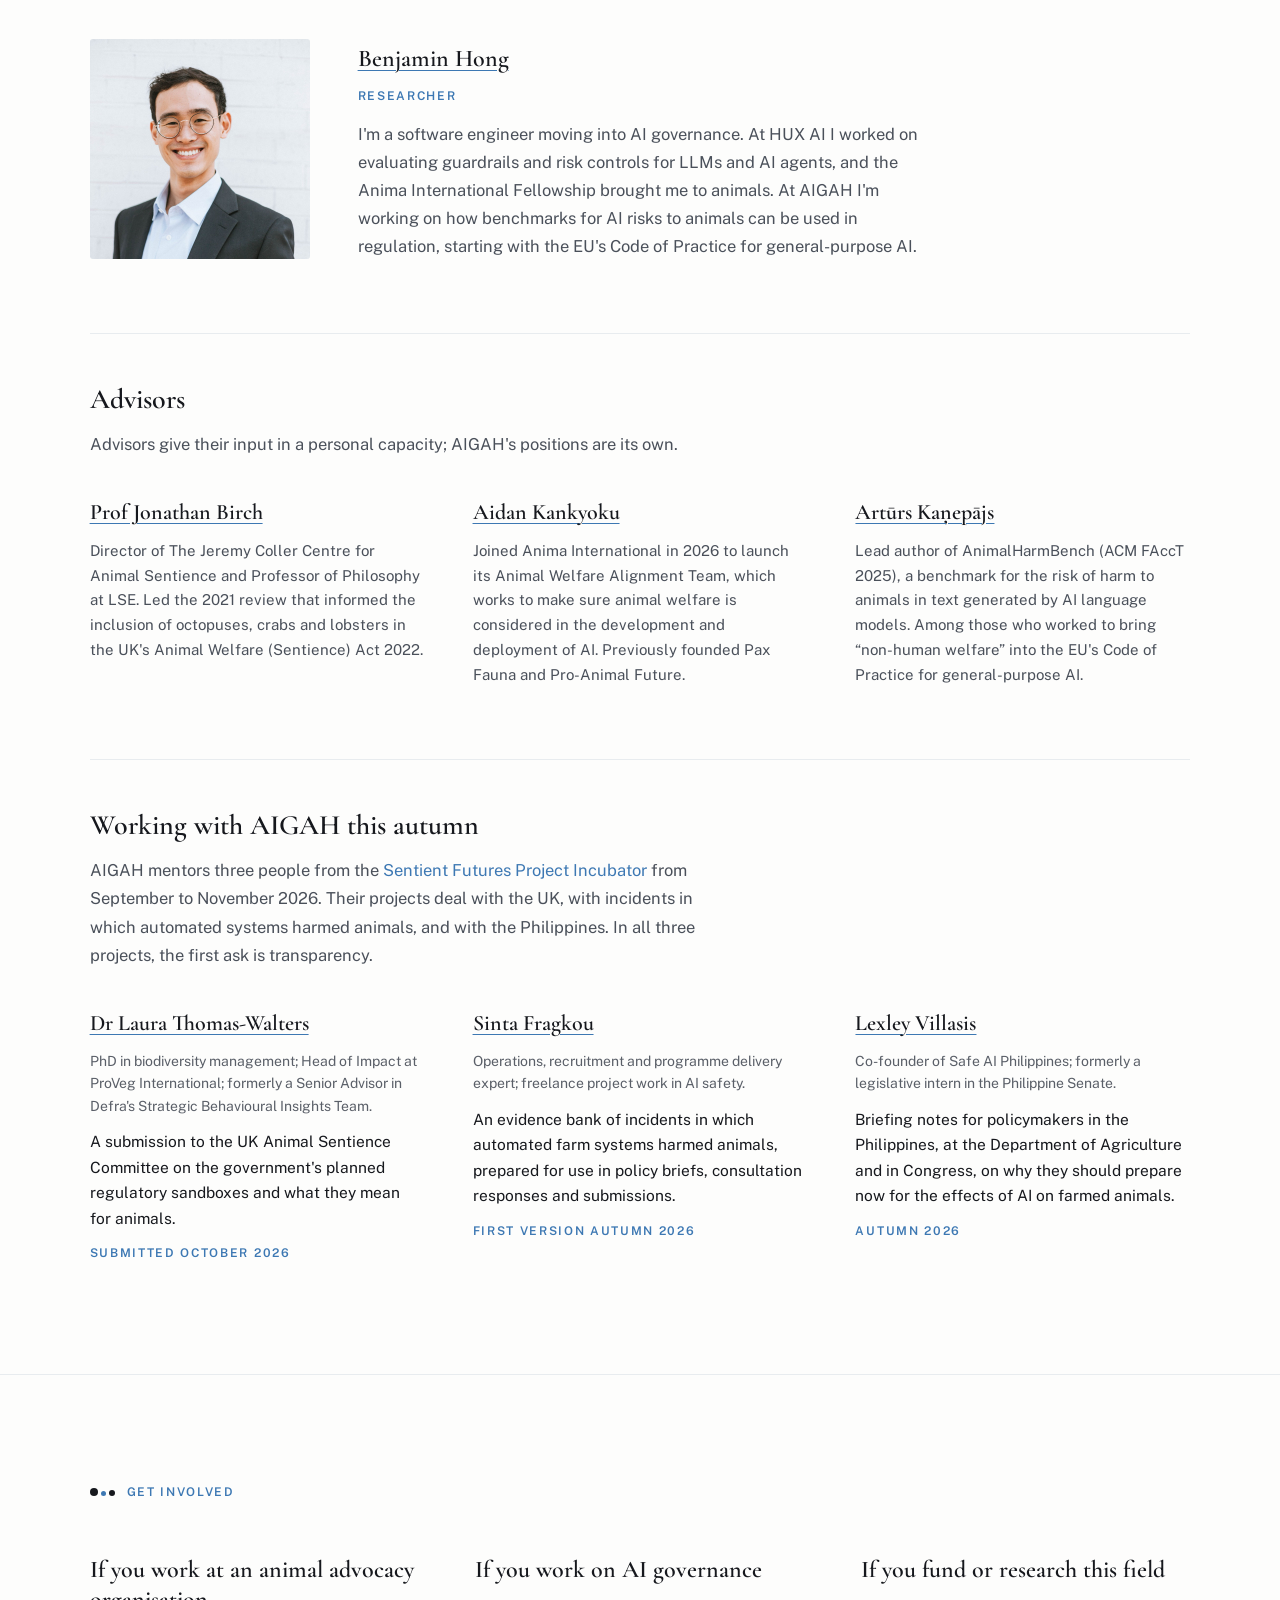
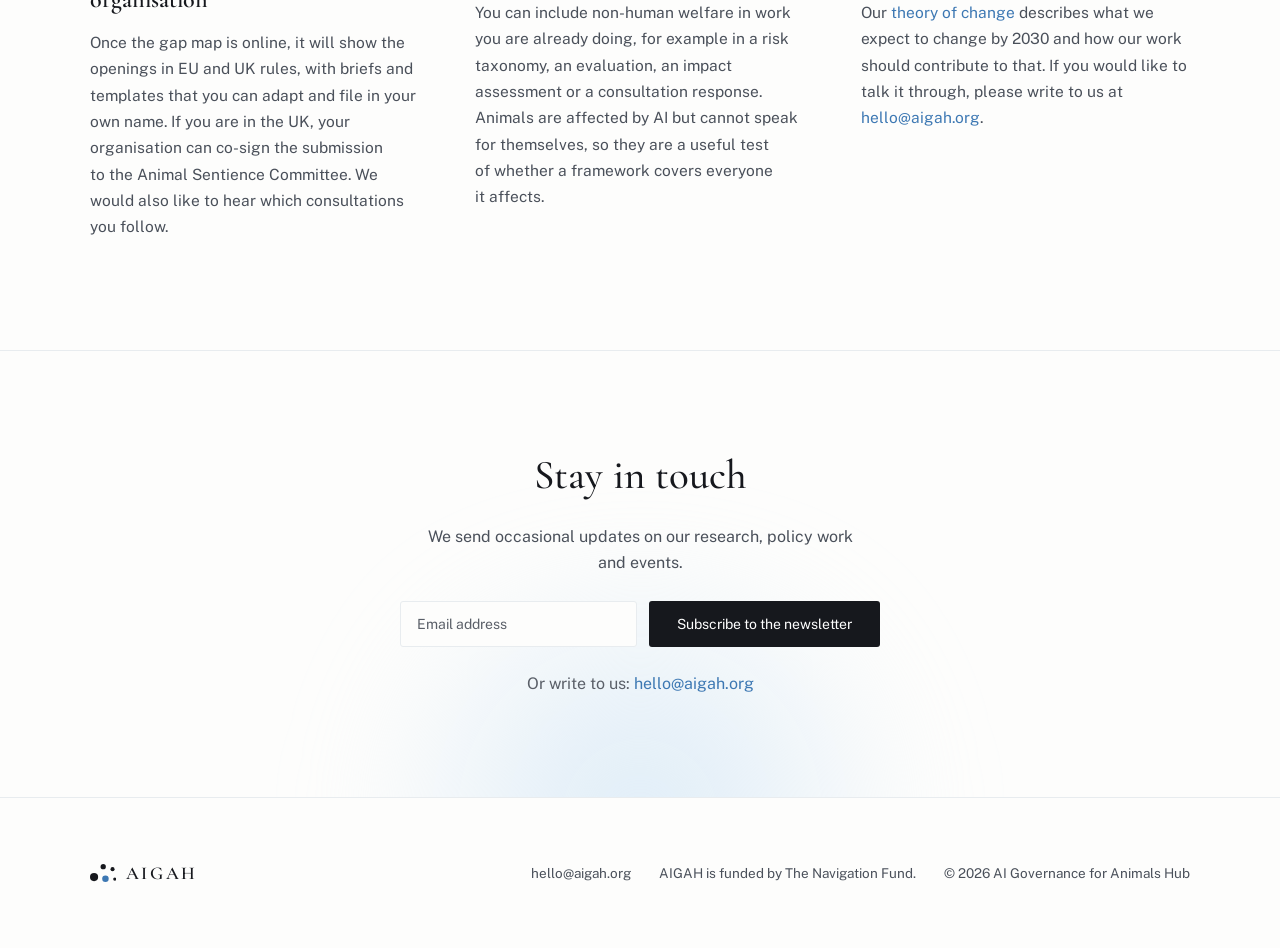
==== commit e435f24a: "Rewrite home page and theory of change in plainer language Co-Authored-By: Claude Opus 5.5 <noreply@" ====
--- a/index.html
+++ b/index.html
@@ -50,8 +50,8 @@
     </div>
     <div>
       <h2>Bringing animals into AI governance across the EU and UK.</h2>
-      <p>AI is already in the barn and in the water. Automated systems run the feeding and the ventilation on farms and fish farms, and the AI layer added on top – cameras, microphones, sensors – records every cough, every lame leg, every death. Almost none of that has to reach a regulator or the public: it stays with the operator.</p>
-      <p>The AI rules now being written in the EU and the UK barely consider animals. AIGAH works to change that. We map every opening for animals in those rules, draft the text to use each one, and hand it to the advocacy organisations that can file it in their own name. Our first year covers farmed animals in the EU and the UK.</p>
+      <p>AI is already in the barn and in the water. Automated systems run feeding and ventilation on farms and fish farms. Cameras, microphones and sensors record every cough, every lame leg, every death. The AI layer is added on top of existing automation and records and digests all that data. But almost none of the data is reaching regulators or the public.</p>
+      <p>The AI rules now being written in the EU and the UK barely consider animals. AIGAH works to change that. We map openings for animals in those rules and provide drafts for engaging with those openings, so that advocacy organisations can file them in their own name. Our first year covers farmed animals in the EU and the UK.</p>
     </div>
   </section>
 
@@ -61,88 +61,88 @@
       <span class="eyebrow-label">Approach</span>
     </div>
     <h2>AI governance for animals in three layers</h2>
-    <p class="section-intro">We sort AI governance for animals by who holds the AI, because that tells you whom a rule has to bind. Labs hold the models. Operators – farms, slaughterhouses and fish farms – hold the deployed systems. Regulators and enforcers hold, or could hold, the evidence.</p>
+    <p class="section-intro">We sort AI governance for animals by who is targeted by AI governance efforts. The big AI companies (&ldquo;labs&rdquo;) develop general-purpose AI models. Operators (farms, slaughterhouses and fish farms) run the deployed systems, which currently consist mostly of narrow AI. And last but not least, regulators can be targeted, with the aim of getting them to use AI to enforce existing animal welfare law.</p>
 
     <div class="layers">
       <article class="layer">
         <p class="layer-num" aria-hidden="true">01</p>
-        <h3 class="layer-name">The models</h3>
-        <p class="layer-gist">What AI models must take into account – the alignment question</p>
-        <div class="layer-row">
-          <p class="layer-label">Held by</p>
-          <p>The labs that build general-purpose AI.</p>
-        </div>
-        <div class="layer-row">
-          <p class="layer-label">Today</p>
-          <p>The EU's Code of Practice for general-purpose AI – the GPAI Code – names &ldquo;non-human welfare&rdquo; as a systemic risk, with no definition, no test and no reporting.</p>
-        </div>
-        <div class="layer-row">
-          <p class="layer-label">What we ask</p>
-          <p>Criteria for harm to animals, and tests that labs run on their models and report on.</p>
-        </div>
-        <div class="layer-row">
-          <p class="layer-label">The opening</p>
-          <p>The GPAI Code's first review, expected in 2027. Its signatories include most of the leading AI developers.</p>
+        <h3 class="layer-name">GPAI models</h3>
+        <p class="layer-gist">What general-purpose AI (GPAI) models, such as those behind chatbots, must take into account. This is part of what AI researchers call alignment.</p>
+        <div class="layer-row">
+          <p class="layer-label">Who is targeted</p>
+          <p>Big AI companies that develop general-purpose AI models.</p>
+        </div>
+        <div class="layer-row">
+          <p class="layer-label">Current situation</p>
+          <p>In the EU, the Code of Practice for general-purpose AI (the GPAI Code) names &ldquo;non-human welfare&rdquo; as an example of a systemic risk. It does not define what this means, and it does not require companies to test for it or report on it.</p>
+        </div>
+        <div class="layer-row">
+          <p class="layer-label">What we ask for</p>
+          <p>Criteria for what counts as harm to animals, and tests that AI companies run on their models and report on.</p>
+        </div>
+        <div class="layer-row">
+          <p class="layer-label">Openings</p>
+          <p>A first review of the GPAI Code is expected in 2027, and most of the leading AI companies have signed the Code.</p>
         </div>
       </article>
 
       <article class="layer">
         <p class="layer-num" aria-hidden="true">02</p>
         <h3 class="layer-name">Deployment</h3>
-        <p class="layer-gist">What operators must record and disclose</p>
-        <div class="layer-row">
-          <p class="layer-label">Held by</p>
-          <p>Farms, slaughterhouses and fish farms, running cameras, sensors and automated feeding and climate control.</p>
-        </div>
-        <div class="layer-row">
-          <p class="layer-label">Today</p>
-          <p>No rule says what these systems must record about the animals, or who sees it. The EU AI Act's high-risk list contains no animal context.</p>
-        </div>
-        <div class="layer-row">
-          <p class="layer-label">What we ask</p>
-          <p>Disclosure: which systems run, on what share of farms, how they are configured and what they found – against independently set indicators.</p>
-        </div>
-        <div class="layer-row">
-          <p class="layer-label">The opening</p>
-          <p>New EU farm animal welfare laws with &ldquo;practical on-farm welfare indicators&rdquo;: hens and broilers by the end of 2026, pigs by mid-2027. In the UK, the Animal Sentience Committee and the farm assurance schemes.</p>
+        <p class="layer-gist">What operators must record about animals, and what they must disclose.</p>
+        <div class="layer-row">
+          <p class="layer-label">Who is targeted</p>
+          <p>Farms, slaughterhouses and fish farms that use cameras and sensors, and automated systems for feeding and climate control.</p>
+        </div>
+        <div class="layer-row">
+          <p class="layer-label">Current situation</p>
+          <p>No rule says what these systems must record about the animals, or who gets to see that information. None of the areas that the EU AI Act lists as high-risk concerns animals.</p>
+        </div>
+        <div class="layer-row">
+          <p class="layer-label">What we ask for</p>
+          <p>Disclosure of which systems are in use and on what share of farms, how they are set up and what they have found, measured against welfare indicators that are set independently.</p>
+        </div>
+        <div class="layer-row">
+          <p class="layer-label">Openings</p>
+          <p>In the EU, new farm animal welfare laws are being prepared, and they are to include &ldquo;practical on-farm welfare indicators&rdquo;. A Commission proposal on laying hens and broilers is expected by the end of 2026, and one on pigs by mid-2027. In the UK, there are openings through the Animal Sentience Committee and the farm assurance schemes.</p>
         </div>
       </article>
 
       <article class="layer">
         <p class="layer-num" aria-hidden="true">03</p>
         <h3 class="layer-name">Enforcement</h3>
-        <p class="layer-gist">AI as the instrument for enforcing existing law</p>
-        <div class="layer-row">
-          <p class="layer-label">Held by</p>
-          <p>Regulators and enforcers, who hold, or could hold, the evidence.</p>
-        </div>
-        <div class="layer-row">
-          <p class="layer-label">Today</p>
-          <p>CCTV is mandatory in slaughterhouses across the UK and in Spain, and in England the official vet must view at least 15 minutes of footage a day – a small fraction of what the cameras record. AI that screens such footage exists, but where it is used now, its alerts go to the company, not the regulator.</p>
-        </div>
-        <div class="layer-row">
-          <p class="layer-label">What we ask</p>
-          <p>AI analysis of existing footage goes to the regulator, so that welfare law that already applies can be enforced.</p>
-        </div>
-        <div class="layer-row">
-          <p class="layer-label">The opening</p>
-          <p>The law and the footage exist already, which makes this the likeliest place for a first visible result.</p>
+        <p class="layer-gist">Using AI to enforce animal welfare law that already exists.</p>
+        <div class="layer-row">
+          <p class="layer-label">Who is targeted</p>
+          <p>Regulators and enforcement bodies, which could use AI to check whether animal welfare law is being followed.</p>
+        </div>
+        <div class="layer-row">
+          <p class="layer-label">Current situation</p>
+          <p>CCTV is mandatory in slaughterhouses across the UK and in Spain. In England the official vet must view at least 15 minutes of footage a day, which is a small fraction of what the cameras record. AI that screens such footage exists, but where it is used now, its alerts go to the company and not to the regulator.</p>
+        </div>
+        <div class="layer-row">
+          <p class="layer-label">What we ask for</p>
+          <p>AI analysis of the footage that is already being recorded should go to the regulator, so that existing animal welfare law can be enforced.</p>
+        </div>
+        <div class="layer-row">
+          <p class="layer-label">Openings</p>
+          <p>Because the law and the footage already exist, we think this is where a first visible result is most likely.</p>
         </div>
       </article>
     </div>
 
     <div class="layers-thread">
       <p class="layers-thread-end" aria-hidden="true">To regulators and the public</p>
-      <p><strong>One thread runs through all three layers:</strong> information about animals flows outward – to regulators and the public – instead of staying with whoever holds the AI.</p>
+      <p><strong>One common ask that we have for all three layers:</strong> information about animals that is relevant in these systems needs to reach regulators and the public.</p>
     </div>
 
     <div class="layers-hub">
-      <p class="layers-hub-title">Across all three: the hub</p>
+      <p class="layers-hub-title">Across all three layers: the hub</p>
       <div>
         <ul class="hub-list">
-          <li><strong>Research</strong> – where the rules leave animals out: the regulatory gap map and the evidence bank.</li>
-          <li><strong>Policy engagement</strong> – the text to act on each opening: briefs, templates and consultation responses.</li>
-          <li><strong>Field-building</strong> – connecting the organisations and people who can carry it: our London workshop, mentoring and the newsletter.</li>
+          <li><strong>Research.</strong> We map where EU and UK rules leave animals out (the regulatory gap map) and collect cases in which automated systems have harmed animals (the evidence bank).</li>
+          <li><strong>Policy engagement.</strong> For each opening we write briefs, templates and consultation responses that advocacy organisations can use.</li>
+          <li><strong>Field-building.</strong> We bring together organisations and people who can take this work forward, through workshops, mentoring and our newsletter.</li>
         </ul>
         <p class="layers-hub-link"><a href="theory-of-change.html">Read our theory of change&nbsp;&rarr;</a></p>
       </div>
@@ -154,15 +154,15 @@
       <span class="eyebrow-dots"><span></span><span></span><span></span></span>
       <span class="eyebrow-label">Why now</span>
     </div>
-    <h2>The rules are being written now</h2>
-    <p class="section-intro">It is far easier to shape a rule while it is being drafted than to change it once it is in force – and several of the rules that matter for animals are being drafted now.</p>
-
-    <p class="timeline-legend"><span class="legend-dot legend-aigah"></span>AIGAH activities <span class="legend-dot legend-window"></span>Policy windows</p>
+    <h2>Key dates</h2>
+    <p class="section-intro">It is far easier to shape a rule while it is being drafted than to change it once it is in force. Several of the rules that matter for animals are being drafted now.</p>
+
+    <p class="timeline-legend"><span class="legend-dot legend-aigah"></span>AIGAH activities <span class="legend-dot legend-window"></span>Rules being drafted or reviewed</p>
     <ol class="timeline">
       <li class="timeline-item is-aigah is-past">
         <p class="timeline-date">July 2026</p>
         <div class="timeline-body">
-          <p>Response to the EU AI Office's consultation on classifying high-risk AI, and a guide for others to respond within its scope. <a href="consultation-eu-high-risk.html">The guide&nbsp;&rarr;</a></p>
+          <p>Our response to the EU AI Office's consultation on classifying high-risk AI, and a guide that helps others respond within the consultation's scope. <a href="consultation-eu-high-risk.html">Read the guide&nbsp;&rarr;</a></p>
         </div>
       </li>
       <li class="timeline-item is-aigah is-past">
@@ -177,40 +177,40 @@
           <p>A submission to the UK Animal Sentience Committee on AI and the government's planned regulatory sandboxes.</p>
         </div>
       </li>
+      <li class="timeline-item is-aigah is-past">
+        <p class="timeline-date">30 October 2026</p>
+        <div class="timeline-body">
+          <p>Workshop in London with researchers and advocacy organisations.</p>
+        </div>
+      </li>
       <li class="timeline-item is-aigah">
-        <p class="timeline-date">October 2026</p>
-        <div class="timeline-body">
-          <p>The regulatory gap map goes live on this site.</p>
-        </div>
-      </li>
-      <li class="timeline-item is-aigah">
-        <p class="timeline-date">30 October 2026</p>
-        <div class="timeline-body">
-          <p>Workshop in London with researchers and advocacy organisations, by invitation.</p>
+        <p class="timeline-date">Autumn 2026</p>
+        <div class="timeline-body">
+          <p>Our regulatory gap map is published on this site.</p>
         </div>
       </li>
       <li class="timeline-item is-window">
         <p class="timeline-date">End of 2026</p>
         <div class="timeline-body">
-          <p>The European Commission's proposal on laying hens and broilers, with on-farm welfare indicators.</p>
+          <p>Proposal from the European Commission on laying hens and broilers, with on-farm welfare indicators.</p>
         </div>
       </li>
       <li class="timeline-item is-window">
         <p class="timeline-date">By mid-2027</p>
         <div class="timeline-body">
-          <p>The Commission's proposal on pigs.</p>
+          <p>Proposal from the European Commission on pigs.</p>
         </div>
       </li>
       <li class="timeline-item is-window">
         <p class="timeline-date">2027</p>
         <div class="timeline-body">
-          <p>The first review of the EU's Code of Practice for general-purpose AI (expected).</p>
+          <p>First review of the EU's Code of Practice for general-purpose AI (expected).</p>
         </div>
       </li>
       <li class="timeline-item is-window">
         <p class="timeline-date">August 2028</p>
         <div class="timeline-body">
-          <p>The Commission's report on whether the AI Act's list of high-risk areas needs new ones.</p>
+          <p>Report from the European Commission on whether new areas should be added to the AI Act's list of high-risk areas.</p>
         </div>
       </li>
     </ol>
@@ -224,20 +224,20 @@
 
     <div class="project">
       <h3>Regulatory gap map: EU and UK</h3>
-      <p class="project-status">Publishing in October 2026</p>
-      <p>A map of every point where EU and UK rules on AI leave animals out – around 30 intervention points, each tied to the instrument that can close it and to a way of acting on it. Built as a shared resource for advocacy organisations.</p>
+      <p class="project-status">Publishing in autumn 2026</p>
+      <p>This map shows where EU and UK rules on AI leave animals out. It covers around 30 such intervention points, and for each one it names the legal instrument that could close the gap and a way of acting on it. We are building it as a shared resource for advocacy organisations.</p>
     </div>
 
     <div class="project">
       <h3>Operational criteria for &ldquo;non-human welfare&rdquo;</h3>
-      <p class="project-status">In progress – draft for expert review, autumn 2026</p>
-      <p>The GPAI Code of Practice names non-human welfare as an example of systemic risk, but offers no definition or assessment method. We are developing operational criteria to close that gap, for circulation ahead of the Code's first review, expected in 2027.</p>
+      <p class="project-status">In progress, with a draft for expert review in autumn 2026</p>
+      <p>Non-human welfare is named in the GPAI Code of Practice as an example of systemic risk, but the Code offers no definition and no method for assessing it. We are developing criteria with which this risk can be defined and assessed, and we plan to circulate them before the Code's first review, which is expected in 2027.</p>
     </div>
 
     <div class="project">
       <h3>UK: a submission to the Animal Sentience Committee</h3>
       <p class="project-status">Submitted October 2026</p>
-      <p>Laura Thomas-Walters, working with AIGAH, has made a submission that asks the Animal Sentience Committee to examine the regulatory sandboxes the government plans for AI and other new technologies – pilots in which existing rules can be temporarily relaxed – and what they mean for animals. The ask: that animal welfare be named among the protections a sandbox cannot modify or disapply. UK organisations can co-sign the submission or file their own version.</p>
+      <p>Laura Thomas-Walters, working with AIGAH, has made a submission to the Animal Sentience Committee. It asks the Committee to examine the regulatory sandboxes that the government plans for AI and other new technologies, meaning pilots in which existing rules can be relaxed for a limited time, and what these sandboxes mean for animals. In particular, it asks that animal welfare be named among the protections that a sandbox cannot modify or disapply. UK organisations can co-sign the submission, or they can file their own version.</p>
       <div class="project-links">
         <a href="mailto:hello@aigah.org">Co-sign or file your own&nbsp;&rarr;</a>
       </div>
@@ -246,7 +246,7 @@
     <div class="project">
       <h3>EU consultation: high-risk AI classification</h3>
       <p class="project-status">Submitted July 2026</p>
-      <p>The EU AI Office consulted on draft guidelines for classifying high-risk AI systems under the AI Act. AI failures in animal contexts – such as automated climate control in livestock housing – fall within the risks the guidelines address, yet the draft contains no livestock example. AIGAH submitted its own response by the 23 July deadline, alongside a published guide to responding within the consultation's scope. Four organisations and two researchers used the guide for their own responses. The final guidelines are expected end-2026.</p>
+      <p>In 2026 the EU AI Office consulted on draft guidelines for classifying high-risk AI systems under the AI Act, and the final guidelines are expected at the end of the year. Failures of AI in animal contexts, for example in the automated climate control of livestock housing, fall within the risks that the guidelines address, but the draft contains no livestock example. By the deadline on 23 July, AIGAH submitted its own response and published a guide to responding within the consultation's scope. Four organisations and two researchers used the guide for their own responses.</p>
       <div class="project-links">
         <a href="consultation-eu-high-risk.html">Our response guide&nbsp;&rarr;</a>
       </div>
@@ -296,7 +296,7 @@
 
     <div class="people-group">
       <h3 class="people-group-title">Working with AIGAH this autumn</h3>
-      <p>Three mentees from the <a href="https://www.sentientfutures.ai/incubator/" target="_blank" rel="noopener">Sentient Futures Project Incubator</a>, September to November 2026. Their projects – on the UK, on incidents and on the Philippines – have converged on the same first ask: transparency.</p>
+      <p>AIGAH mentors three people from the <a href="https://www.sentientfutures.ai/incubator/" target="_blank" rel="noopener">Sentient Futures Project Incubator</a> from September to November 2026. Their projects deal with the UK, with incidents in which automated systems harmed animals, and with the Philippines. In all three projects, the first ask is transparency.</p>
       <ul class="mentees">
         <li>
           <p class="people-name"><a href="https://www.linkedin.com/in/laura-thomas-walters-529a5a10b/" target="_blank" rel="noopener">Dr Laura Thomas-Walters</a></p>
@@ -313,7 +313,7 @@
         <li>
           <p class="people-name"><a href="https://www.linkedin.com/in/lexley-villasis/" target="_blank" rel="noopener">Lexley Villasis</a></p>
           <p class="mentee-who">Co-founder of Safe AI Philippines; formerly a legislative intern in the Philippine Senate.</p>
-          <p class="mentee-project">Briefing notes for Philippine policymakers – at the Department of Agriculture and in Congress – making the case for preparing now for the effects of AI on farmed animals.</p>
+          <p class="mentee-project">Briefing notes for policymakers in the Philippines, at the Department of Agriculture and in Congress, on why they should prepare now for the effects of AI on farmed animals.</p>
           <p class="mentee-when">Autumn 2026</p>
         </li>
       </ul>
@@ -328,15 +328,15 @@
     <div class="audience-grid">
       <div>
         <h3>If you work at an animal advocacy organisation</h3>
-        <p>From October the gap map shows the openings in EU and UK rules, with briefs and templates to adapt and file in your own name. UK organisations can co-sign the submission to the Animal Sentience Committee. And tell us which consultations you follow.</p>
+        <p>Once the gap map is online, it will show the openings in EU and UK rules, with briefs and templates that you can adapt and file in your own name. If you are in the UK, your organisation can co-sign the submission to the Animal Sentience Committee. We would also like to hear which consultations you follow.</p>
       </div>
       <div>
         <h3>If you work on AI governance</h3>
-        <p>You do not need to become an animal person. Put non-human welfare into the risk taxonomy, the evaluation, the impact assessment or the consultation response you are already working on. Animals are the clearest test of whether a framework covers affected parties who cannot speak for themselves.</p>
+        <p>You can include non-human welfare in work you are already doing, for example in a risk taxonomy, an evaluation, an impact assessment or a consultation response. Animals are affected by AI but cannot speak for themselves, so they are a useful test of whether a framework covers everyone it affects.</p>
       </div>
       <div>
         <h3>If you fund or research this field</h3>
-        <p>Our <a href="theory-of-change.html">theory of change</a> sets out what we expect to change, how, and by when. We are glad to talk it through: <a href="mailto:hello@aigah.org">hello@aigah.org</a>.</p>
+        <p>Our <a href="theory-of-change.html">theory of change</a> describes what we expect to change by 2030 and how our work should contribute to that. If you would like to talk it through, please write to us at <a href="mailto:hello@aigah.org">hello@aigah.org</a>.</p>
       </div>
     </div>
   </section>
@@ -344,8 +344,8 @@
   <section id="contact" class="contact">
     <div class="contact-shape"></div>
     <div class="contact-content">
-      <h2>Stay in touch as the field takes shape.</h2>
-      <p>Occasional updates on our research, policy work, and events.</p>
+      <h2>Stay in touch</h2>
+      <p>We send occasional updates on our research, policy work and events.</p>
       <form class="newsletter-form" action="https://buttondown.com/api/emails/embed-subscribe/aigah" method="post">
         <label for="bd-email" class="visually-hidden">Email address</label>
         <input type="email" name="email" id="bd-email" placeholder="Email address" required>
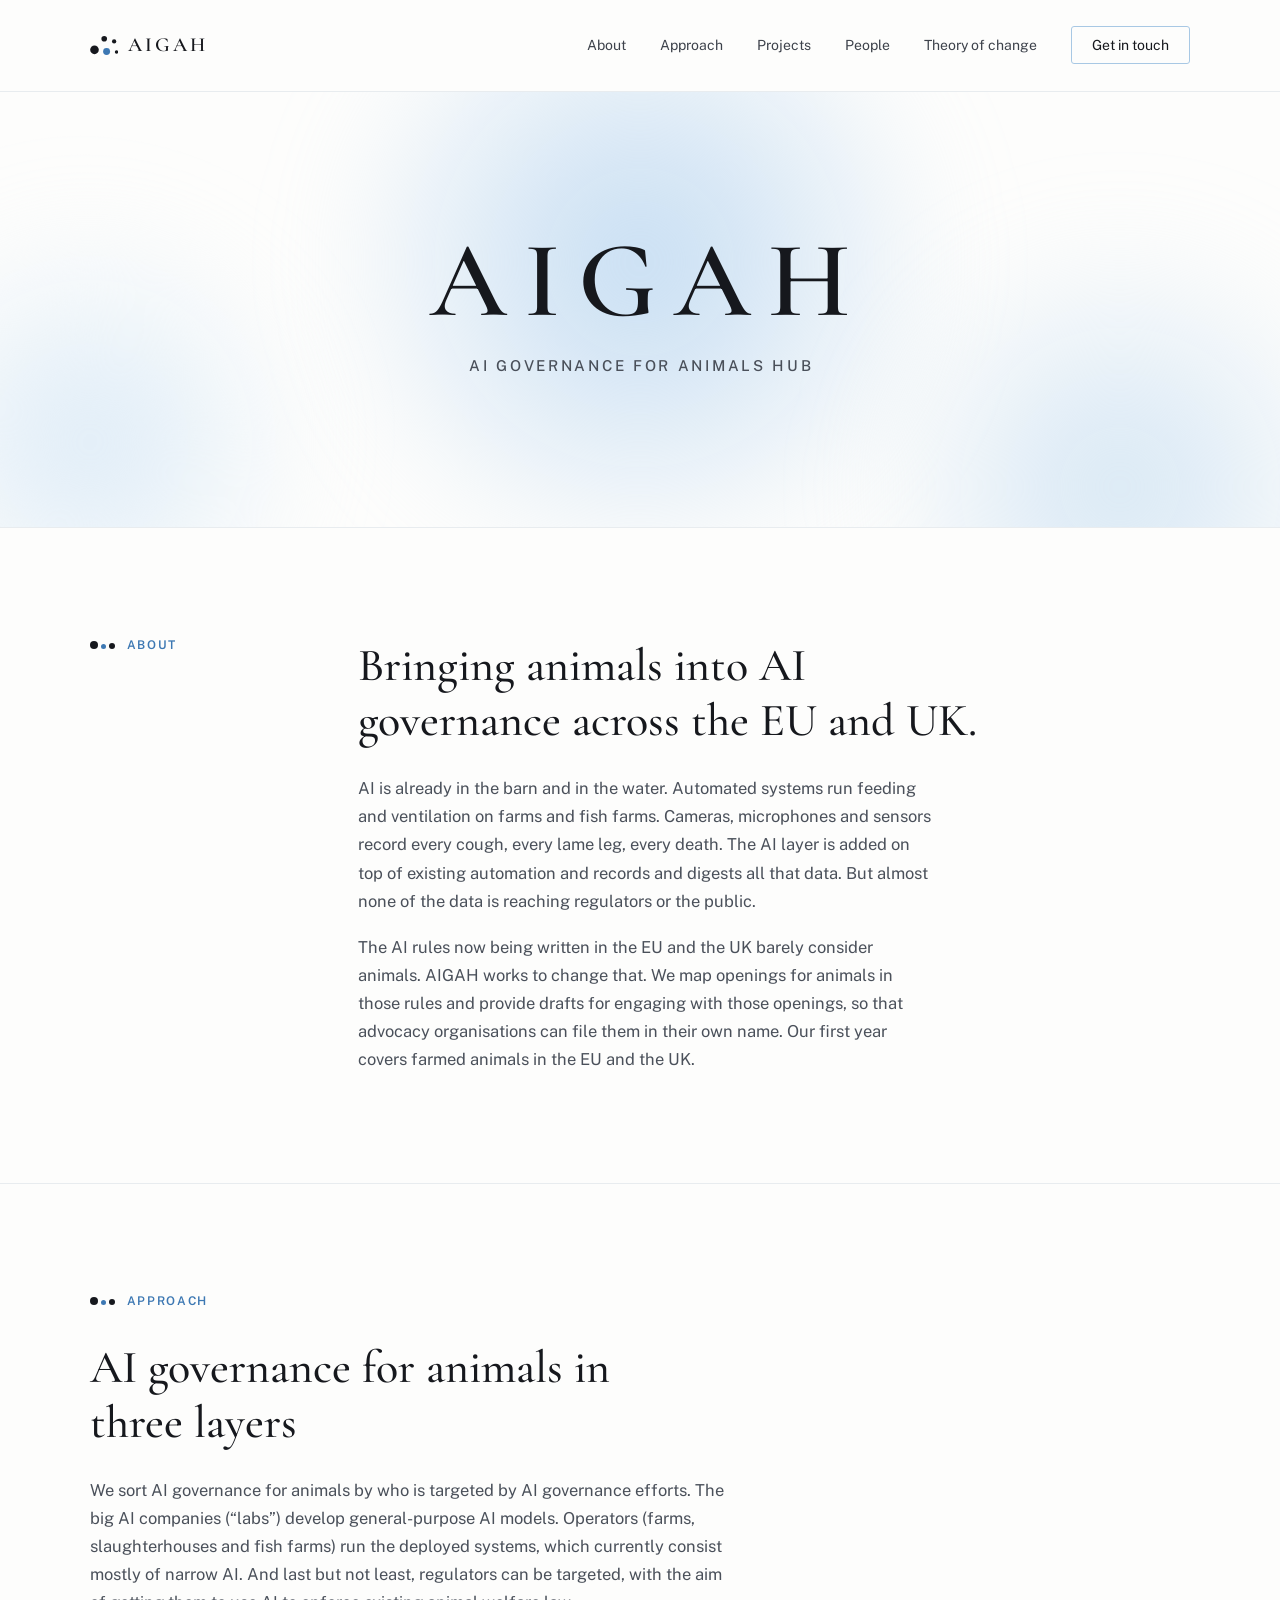
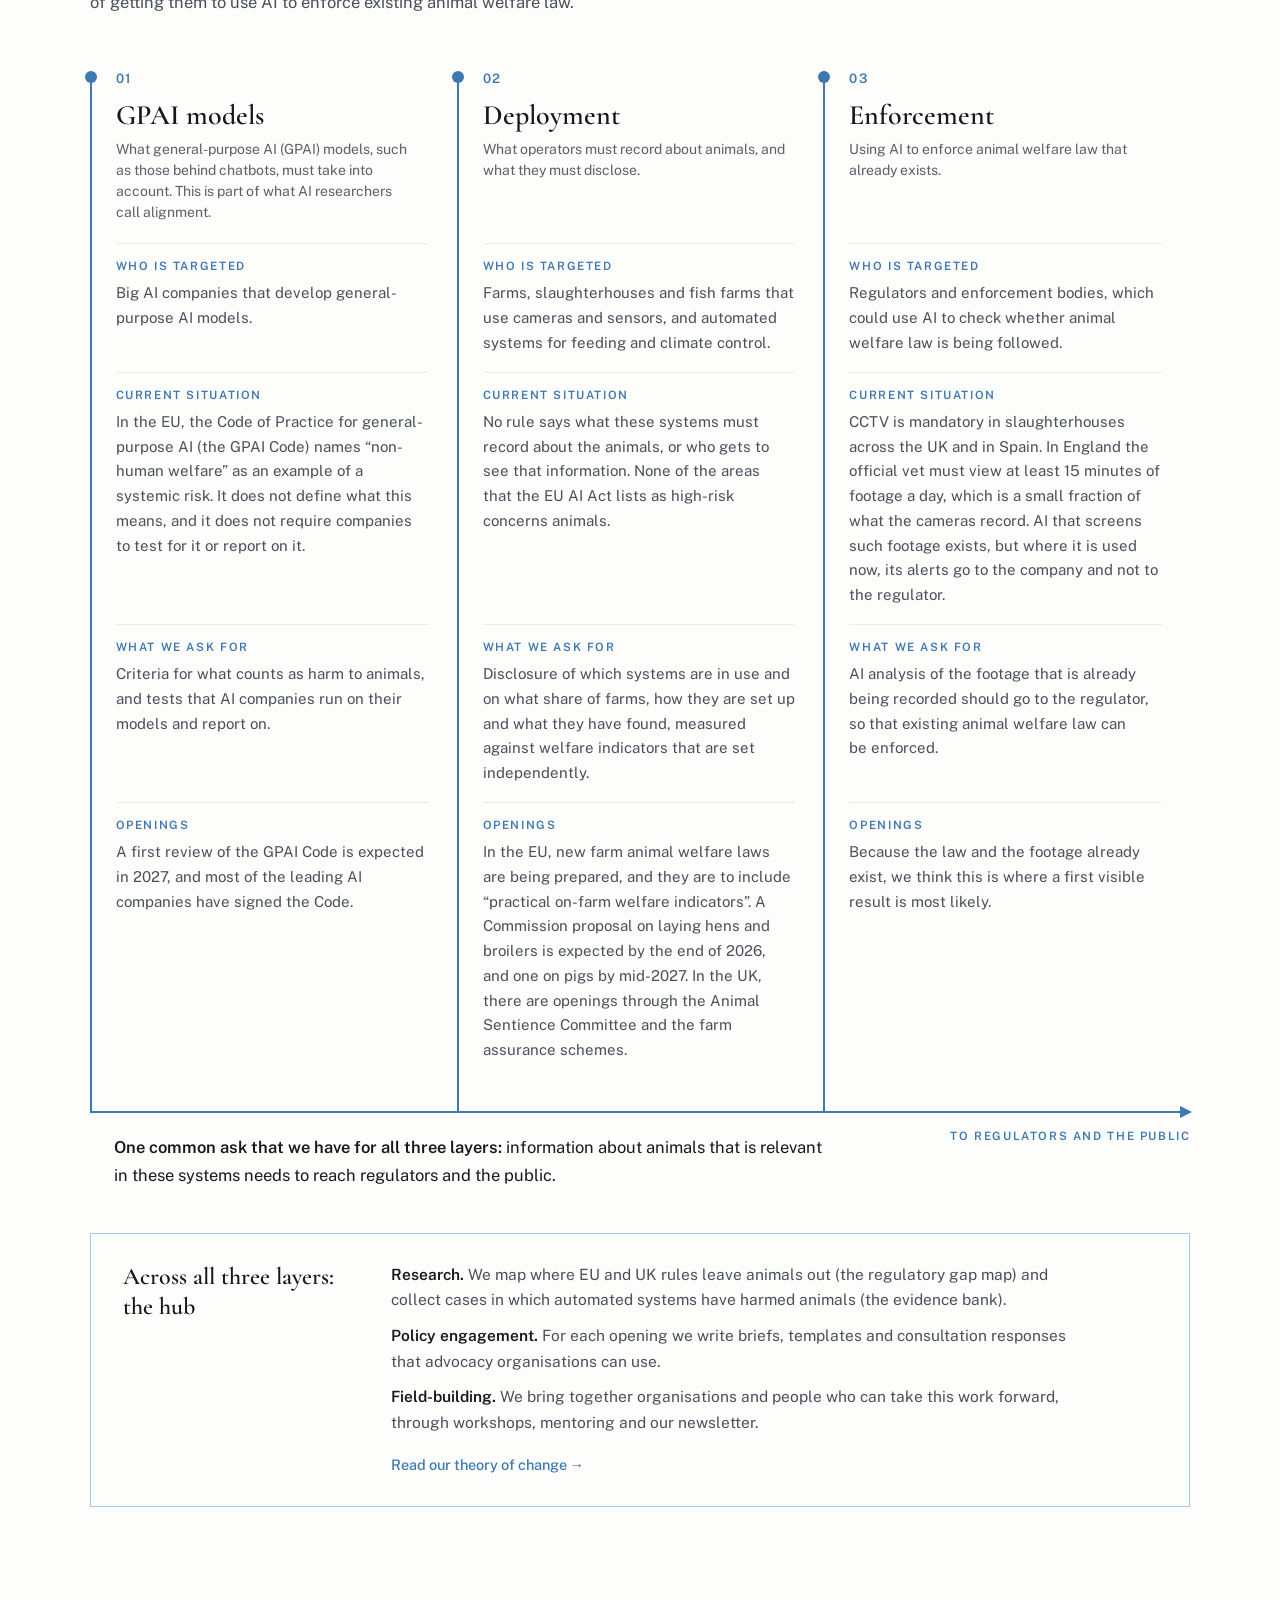
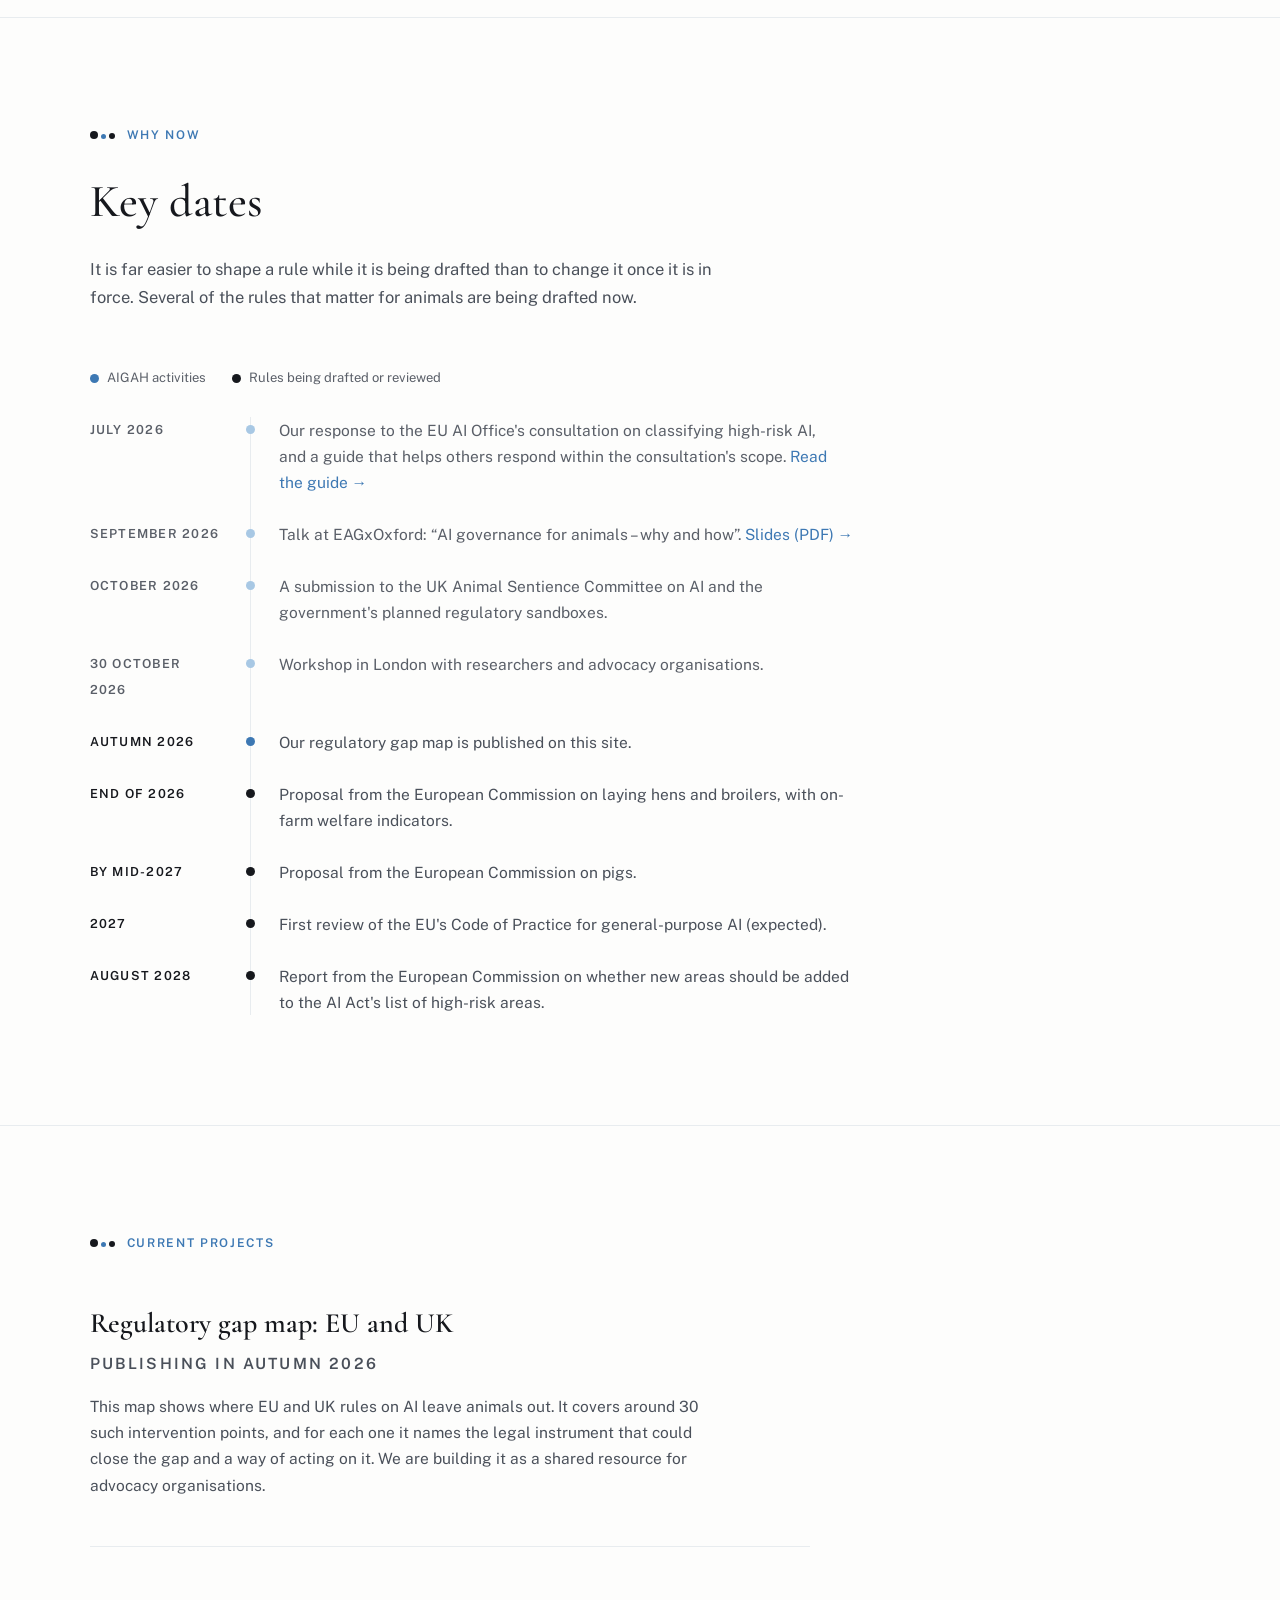
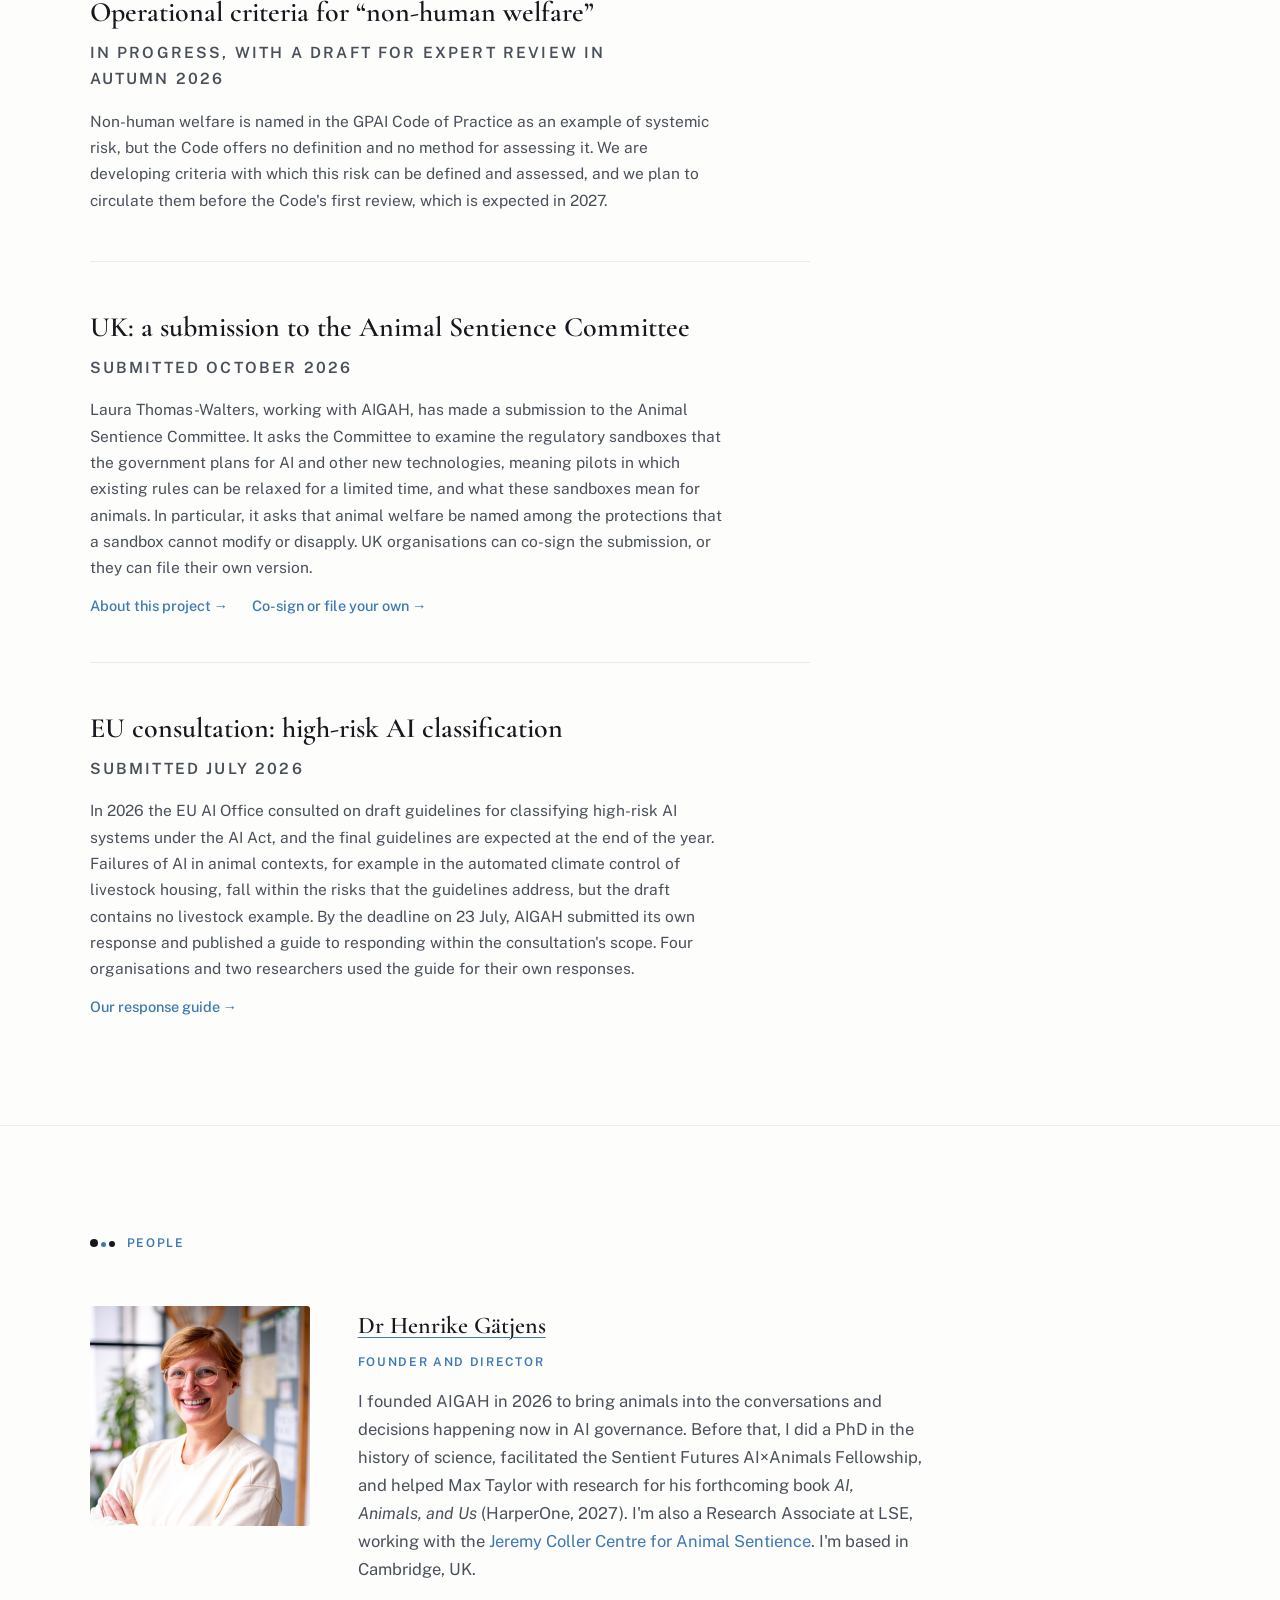
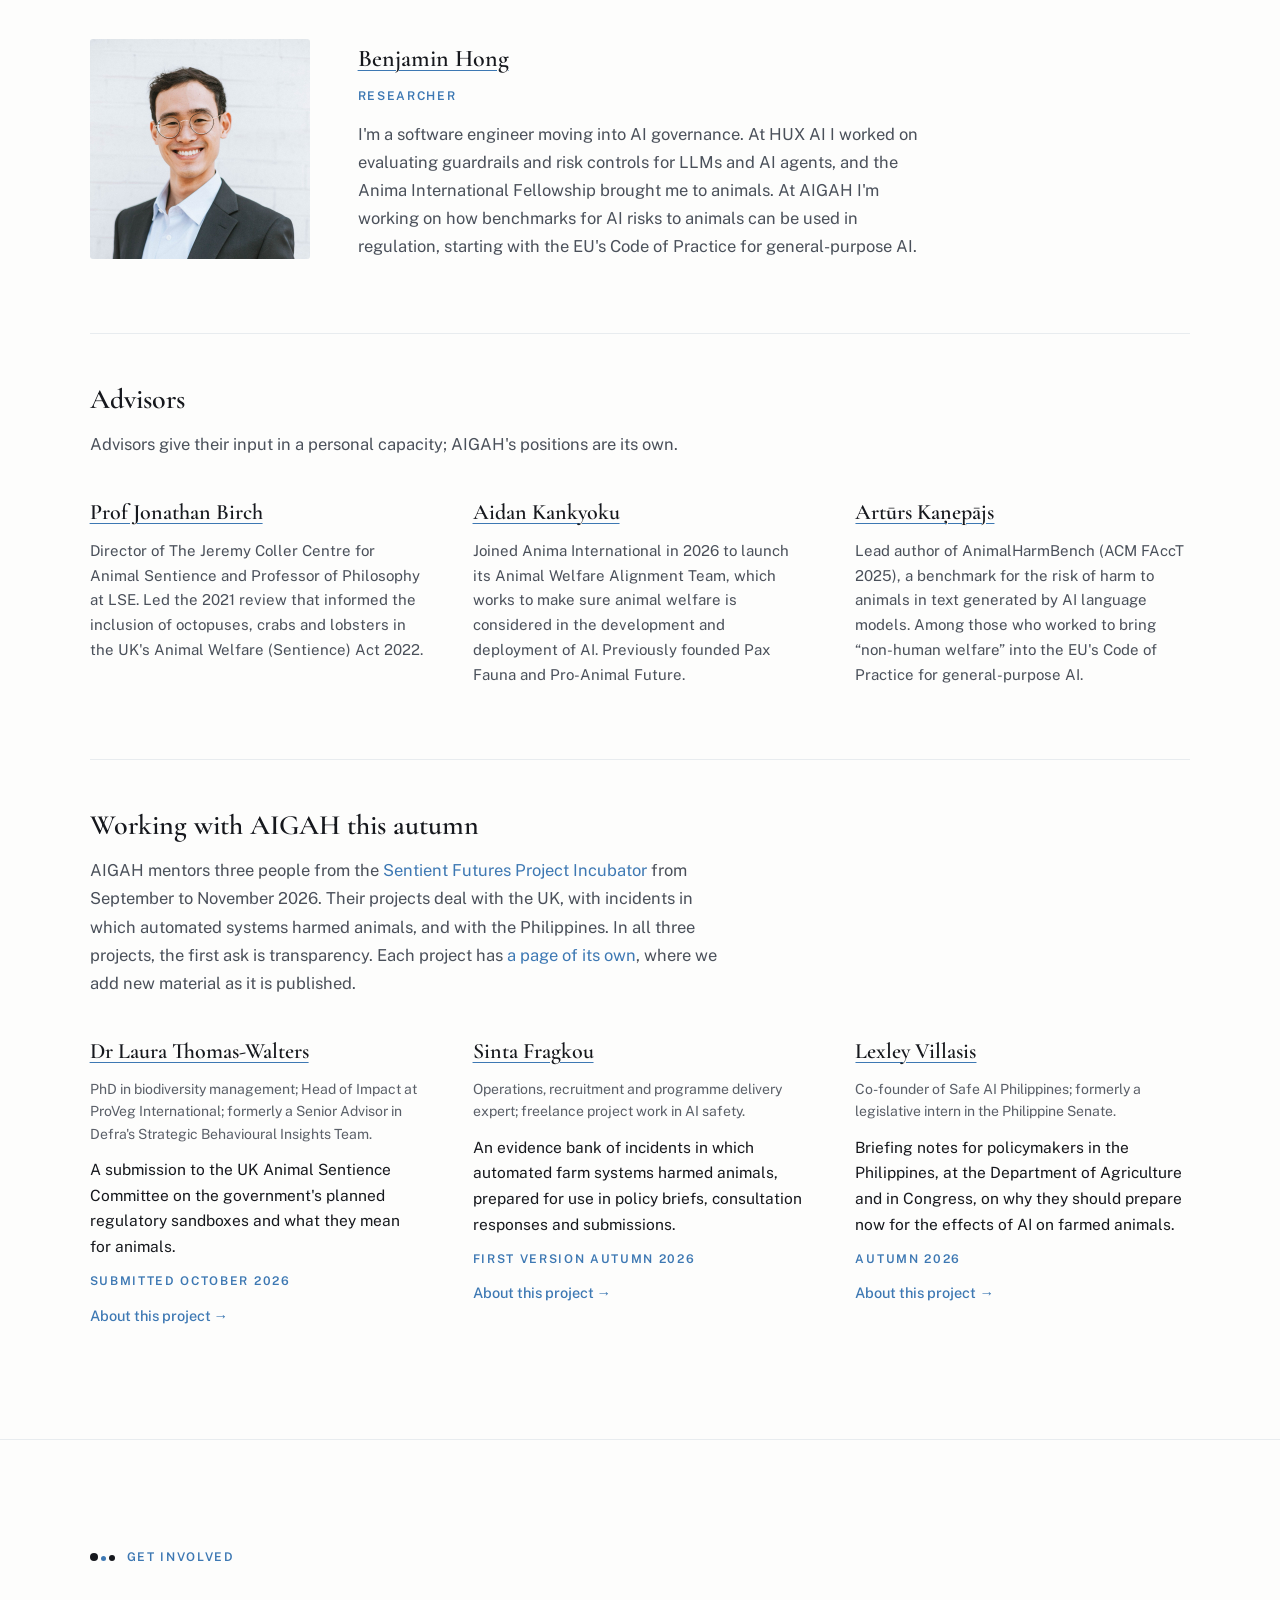
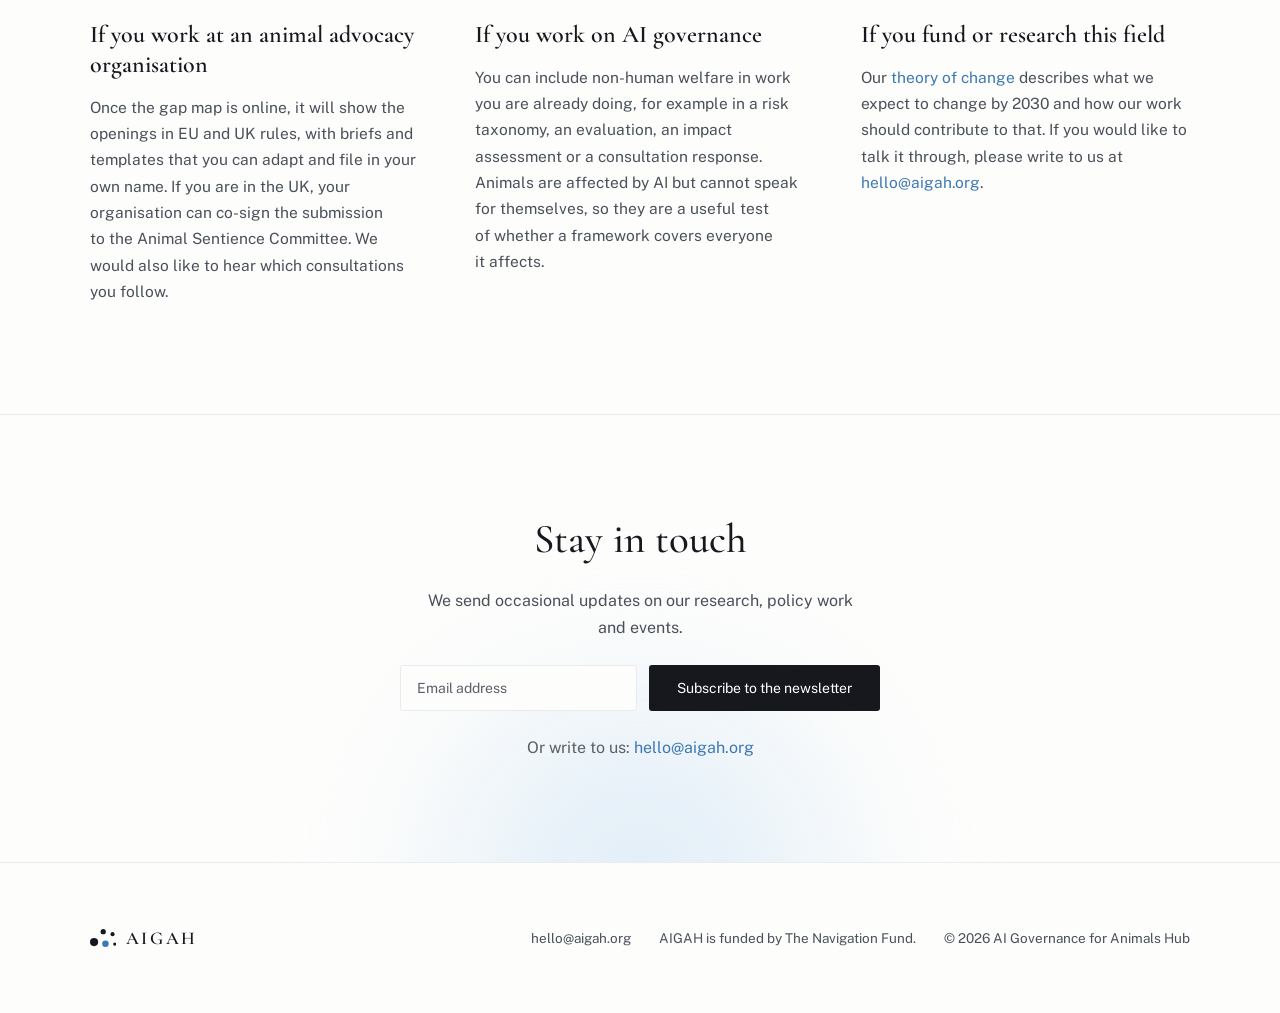
==== commit 16ff51eb: "Add pages for the three Sentient Futures incubator projects Each project gets a page of its own unde" ====
--- a/index.html
+++ b/index.html
@@ -239,6 +239,7 @@
       <p class="project-status">Submitted October 2026</p>
       <p>Laura Thomas-Walters, working with AIGAH, has made a submission to the Animal Sentience Committee. It asks the Committee to examine the regulatory sandboxes that the government plans for AI and other new technologies, meaning pilots in which existing rules can be relaxed for a limited time, and what these sandboxes mean for animals. In particular, it asks that animal welfare be named among the protections that a sandbox cannot modify or disapply. UK organisations can co-sign the submission, or they can file their own version.</p>
       <div class="project-links">
+        <a href="incubator/uk.html">About this project&nbsp;&rarr;</a>
         <a href="mailto:hello@aigah.org">Co-sign or file your own&nbsp;&rarr;</a>
       </div>
     </div>
@@ -296,25 +297,28 @@
 
     <div class="people-group">
       <h3 class="people-group-title">Working with AIGAH this autumn</h3>
-      <p>AIGAH mentors three people from the <a href="https://www.sentientfutures.ai/incubator/" target="_blank" rel="noopener">Sentient Futures Project Incubator</a> from September to November 2026. Their projects deal with the UK, with incidents in which automated systems harmed animals, and with the Philippines. In all three projects, the first ask is transparency.</p>
+      <p>AIGAH mentors three people from the <a href="https://www.sentientfutures.ai/incubator/" target="_blank" rel="noopener">Sentient Futures Project Incubator</a> from September to November 2026. Their projects deal with the UK, with incidents in which automated systems harmed animals, and with the Philippines. In all three projects, the first ask is transparency. Each project has <a href="incubator/">a page of its own</a>, where we add new material as it is published.</p>
       <ul class="mentees">
         <li>
           <p class="people-name"><a href="https://www.linkedin.com/in/laura-thomas-walters-529a5a10b/" target="_blank" rel="noopener">Dr Laura Thomas-Walters</a></p>
           <p class="mentee-who">PhD in biodiversity management; Head of Impact at ProVeg International; formerly a Senior Advisor in Defra's Strategic Behavioural Insights Team.</p>
           <p class="mentee-project">A submission to the UK Animal Sentience Committee on the government's planned regulatory sandboxes and what they mean for animals.</p>
           <p class="mentee-when">Submitted October 2026</p>
+          <p class="mentee-link"><a href="incubator/uk.html">About this project&nbsp;&rarr;</a></p>
         </li>
         <li>
           <p class="people-name"><a href="https://www.linkedin.com/in/sinta-fragkou/" target="_blank" rel="noopener">Sinta Fragkou</a></p>
           <p class="mentee-who">Operations, recruitment and programme delivery expert; freelance project work in AI safety.</p>
           <p class="mentee-project">An evidence bank of incidents in which automated farm systems harmed animals, prepared for use in policy briefs, consultation responses and submissions.</p>
           <p class="mentee-when">First version autumn 2026</p>
+          <p class="mentee-link"><a href="incubator/evidence-bank.html">About this project&nbsp;&rarr;</a></p>
         </li>
         <li>
           <p class="people-name"><a href="https://www.linkedin.com/in/lexley-villasis/" target="_blank" rel="noopener">Lexley Villasis</a></p>
           <p class="mentee-who">Co-founder of Safe AI Philippines; formerly a legislative intern in the Philippine Senate.</p>
           <p class="mentee-project">Briefing notes for policymakers in the Philippines, at the Department of Agriculture and in Congress, on why they should prepare now for the effects of AI on farmed animals.</p>
           <p class="mentee-when">Autumn 2026</p>
+          <p class="mentee-link"><a href="incubator/philippines.html">About this project&nbsp;&rarr;</a></p>
         </li>
       </ul>
     </div>
--- a/css/style.css
+++ b/css/style.css
@@ -1398,3 +1398,173 @@
     padding: 56px 7vw 72px;
   }
 }
+
+/* ---- Incubator project pages --------------------------------------------- */
+
+/* links to the three project pages; the current page is underlined in blue */
+.project-nav {
+  display: flex;
+  flex-wrap: wrap;
+  gap: 4px 36px;
+  margin: 0 0 56px;
+  border-bottom: 1px solid #e8ecef;
+}
+
+.project-nav a {
+  padding: 0 0 14px;
+  margin-bottom: -1px;
+  border-bottom: 2px solid transparent;
+  font-size: 15.5px;
+  font-weight: 500;
+  color: #5a5f68;
+}
+
+.project-nav a:hover {
+  color: #16181d;
+}
+
+.project-nav a[aria-current="page"] {
+  color: #16181d;
+  border-bottom-color: #3d78b3;
+}
+
+.project-nav .project-nav-all {
+  margin-left: auto;
+  font-size: 14.5px;
+  font-weight: 400;
+}
+
+.subpage .panel-byline {
+  margin: 0 0 10px;
+  font-size: 15px;
+  color: #5a5f68;
+}
+
+.subpage .panel-source {
+  margin: 0 0 4px;
+  font-size: 12px;
+  font-weight: 600;
+  letter-spacing: 0.14em;
+  text-transform: uppercase;
+  color: #5a5f68;
+}
+
+.subpage .panel-source + .panel-subhead {
+  margin-top: 20px;
+}
+
+.panel-subhead {
+  margin: 44px 0 16px;
+  font-family: 'Cormorant Garamond', serif;
+  font-weight: 600;
+  font-size: 26px;
+  color: #16181d;
+}
+
+.resources {
+  margin: 0 0 8px;
+  max-width: 640px;
+}
+
+.resources dt {
+  margin: 0 0 4px;
+  font-size: 16.5px;
+  font-weight: 600;
+  color: #16181d;
+}
+
+.resources dd {
+  margin: 0 0 18px;
+  font-size: 16.5px;
+  line-height: 1.7;
+  color: #4a505a;
+}
+
+.figures {
+  margin: 0 0 8px;
+  padding: 0 0 0 20px;
+  max-width: 620px;
+  font-size: 16.5px;
+  line-height: 1.7;
+  color: #4a505a;
+}
+
+.figures li {
+  margin: 0 0 6px;
+}
+
+.material {
+  list-style: none;
+  margin: 0;
+  padding: 0;
+  max-width: 640px;
+  border-top: 1px solid #e8ecef;
+}
+
+.material li {
+  display: flex;
+  flex-wrap: wrap;
+  align-items: baseline;
+  justify-content: space-between;
+  gap: 4px 24px;
+  padding: 14px 0;
+  border-bottom: 1px solid #e8ecef;
+  font-size: 15.5px;
+  line-height: 1.55;
+}
+
+.material-title {
+  flex: 1 1 320px;
+  color: #4a505a;
+}
+
+a.material-title {
+  color: #3d78b3;
+  font-weight: 500;
+}
+
+a.material-title:hover {
+  color: #2c5f93;
+}
+
+.material-note {
+  font-size: 12px;
+  font-weight: 600;
+  letter-spacing: 0.14em;
+  text-transform: uppercase;
+  color: #8a909a;
+}
+
+.subpage .project-context {
+  margin: 56px 0 0;
+  padding-top: 24px;
+  border-top: 1px solid #e8ecef;
+  font-size: 14.5px;
+  color: #5a5f68;
+}
+
+.project-context + .back-link {
+  margin-top: 32px;
+}
+
+/* overview of the three projects */
+.incubator-list {
+  margin-top: 56px;
+}
+
+.incubator-list .project h3 {
+  max-width: 720px;
+}
+
+/* link from a mentee entry on the home page to the project's page */
+.mentees .mentee-link {
+  margin: 12px 0 0;
+  font-size: 14.5px;
+  font-weight: 500;
+}
+
+@media (max-width: 720px) {
+  .project-nav .project-nav-all {
+    margin-left: 0;
+  }
+}
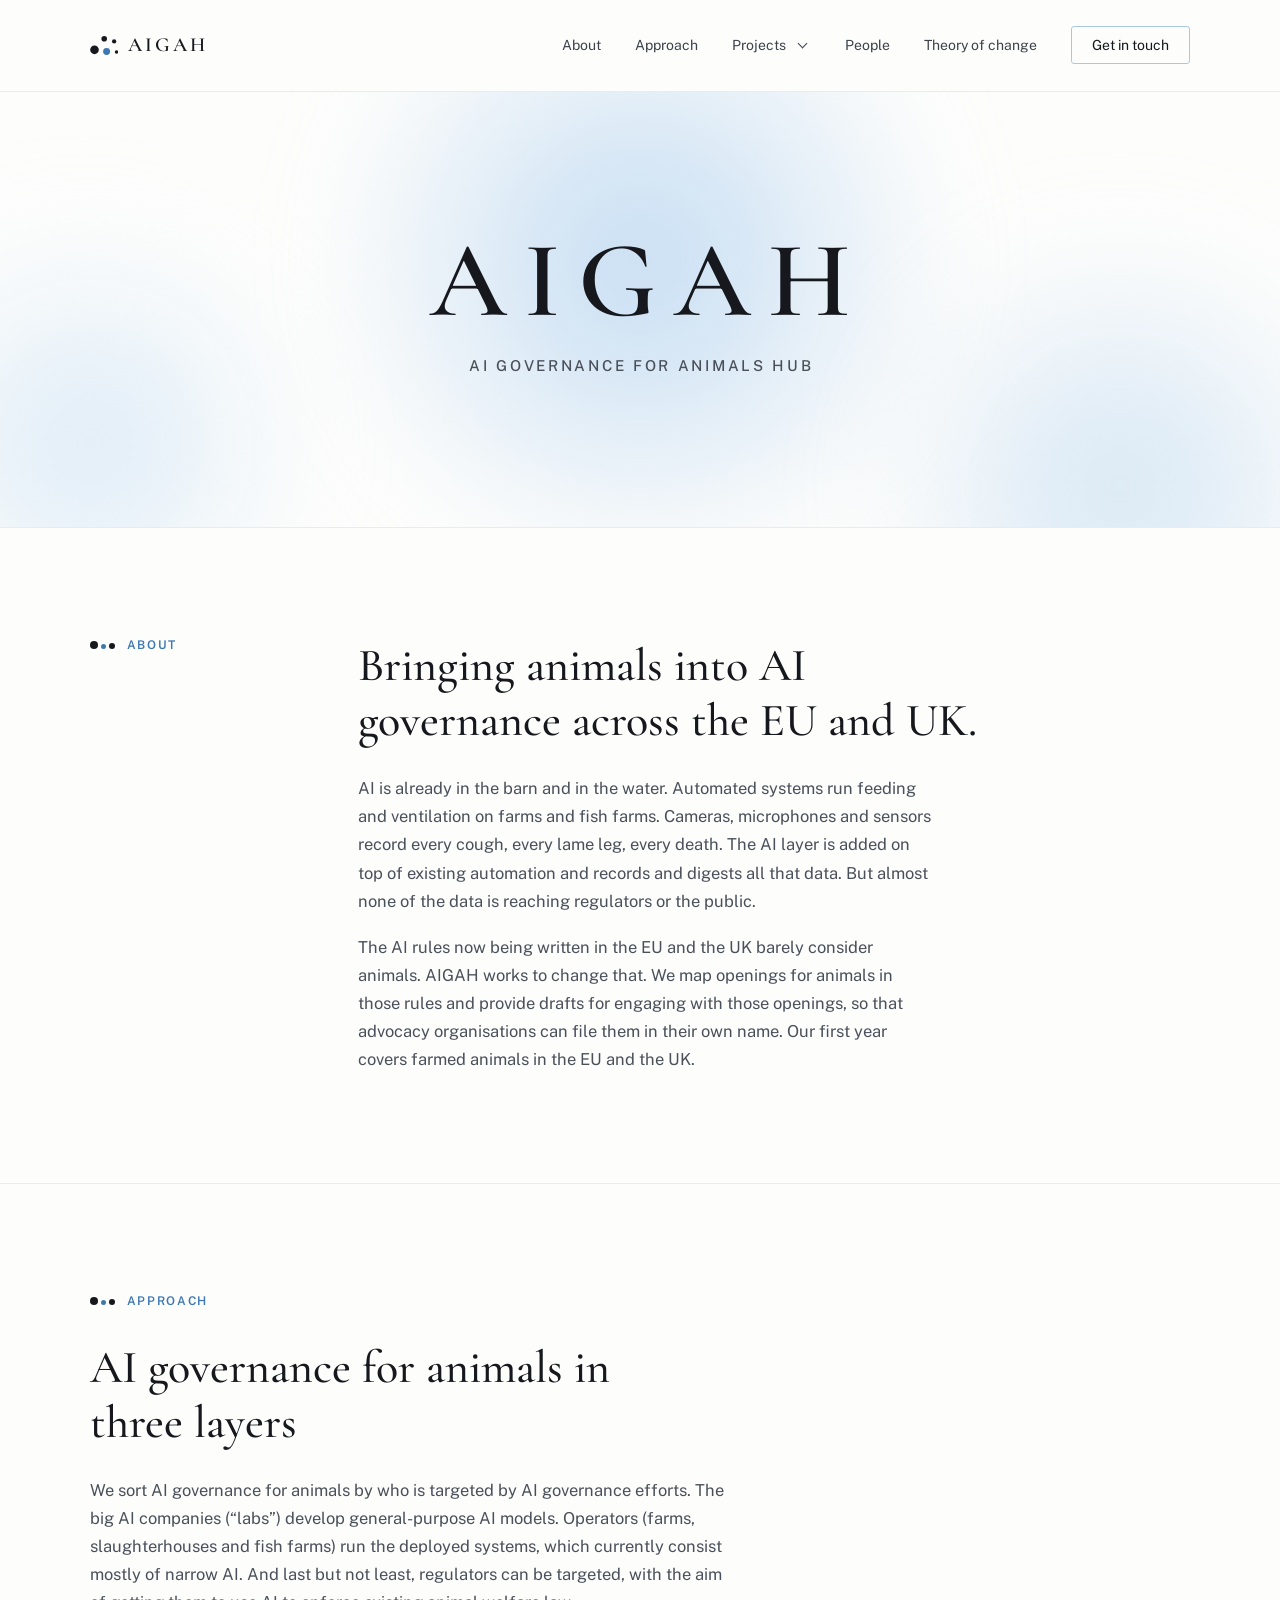
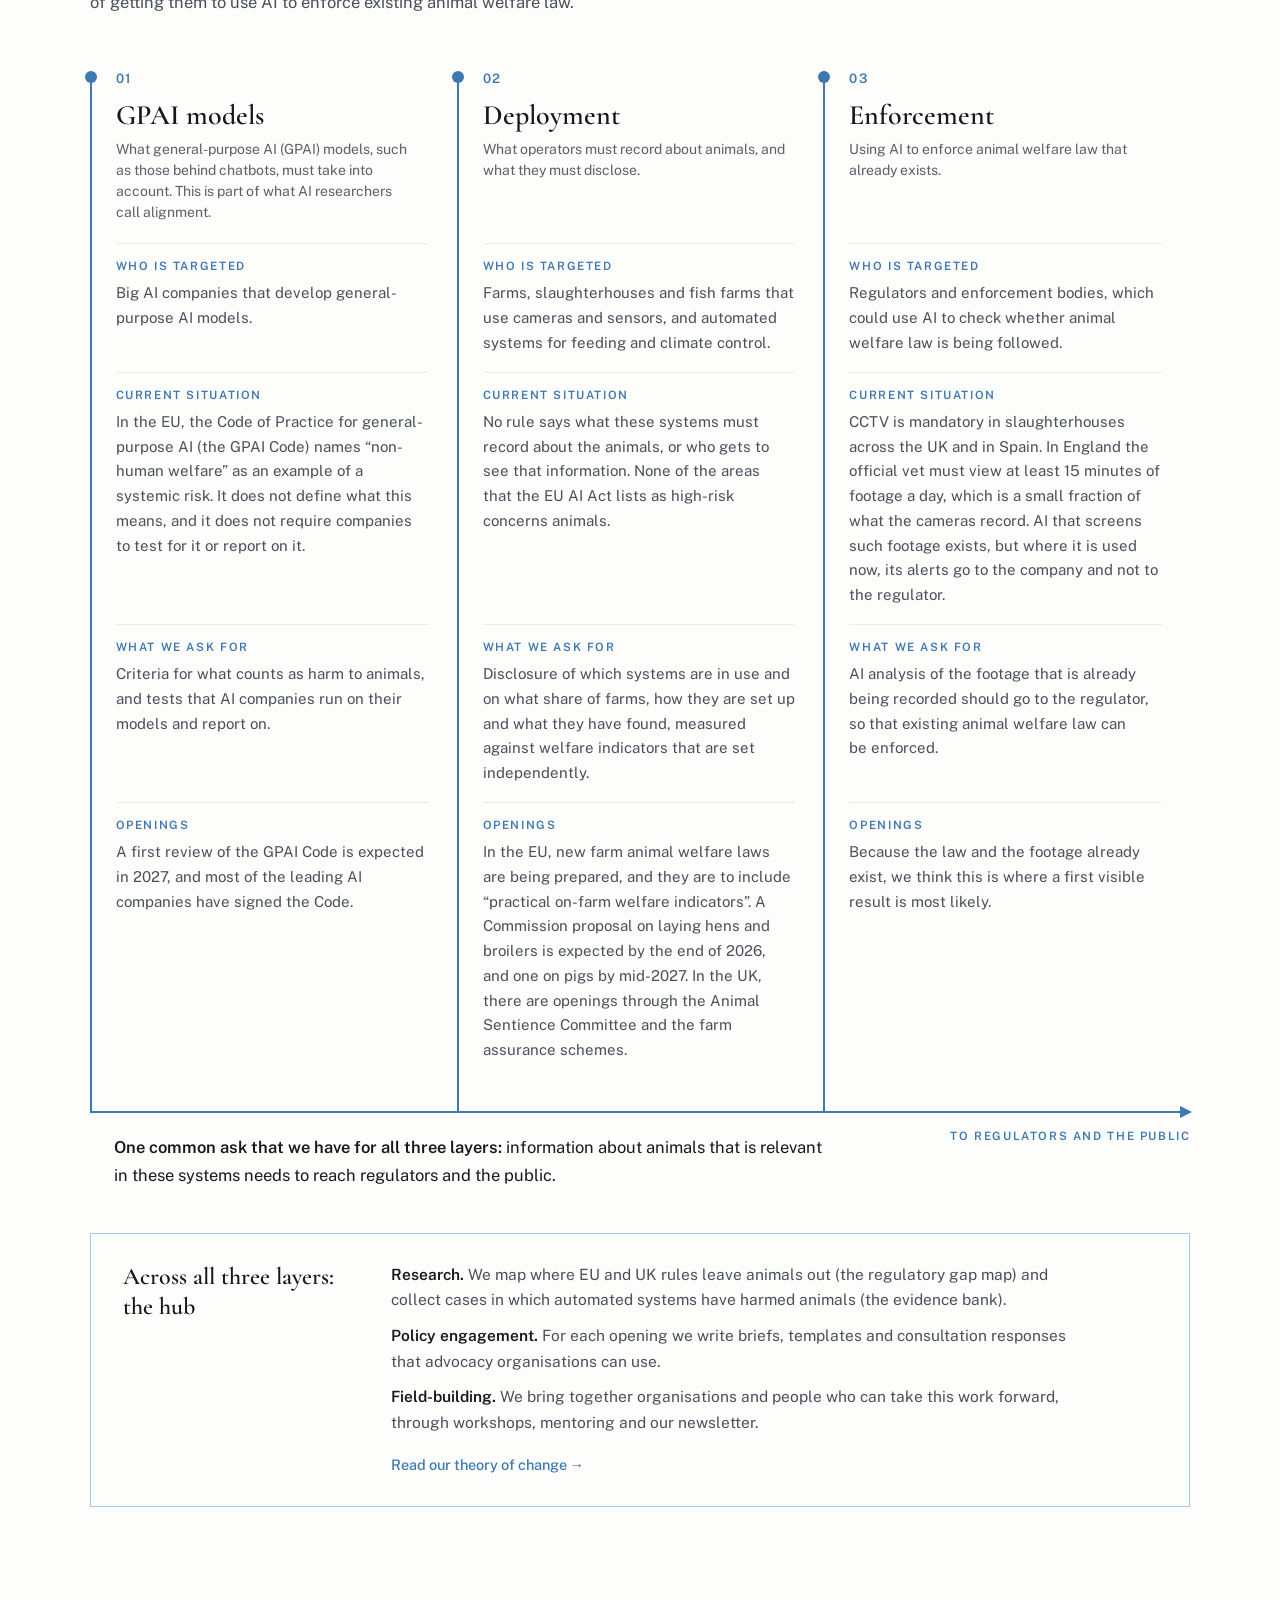
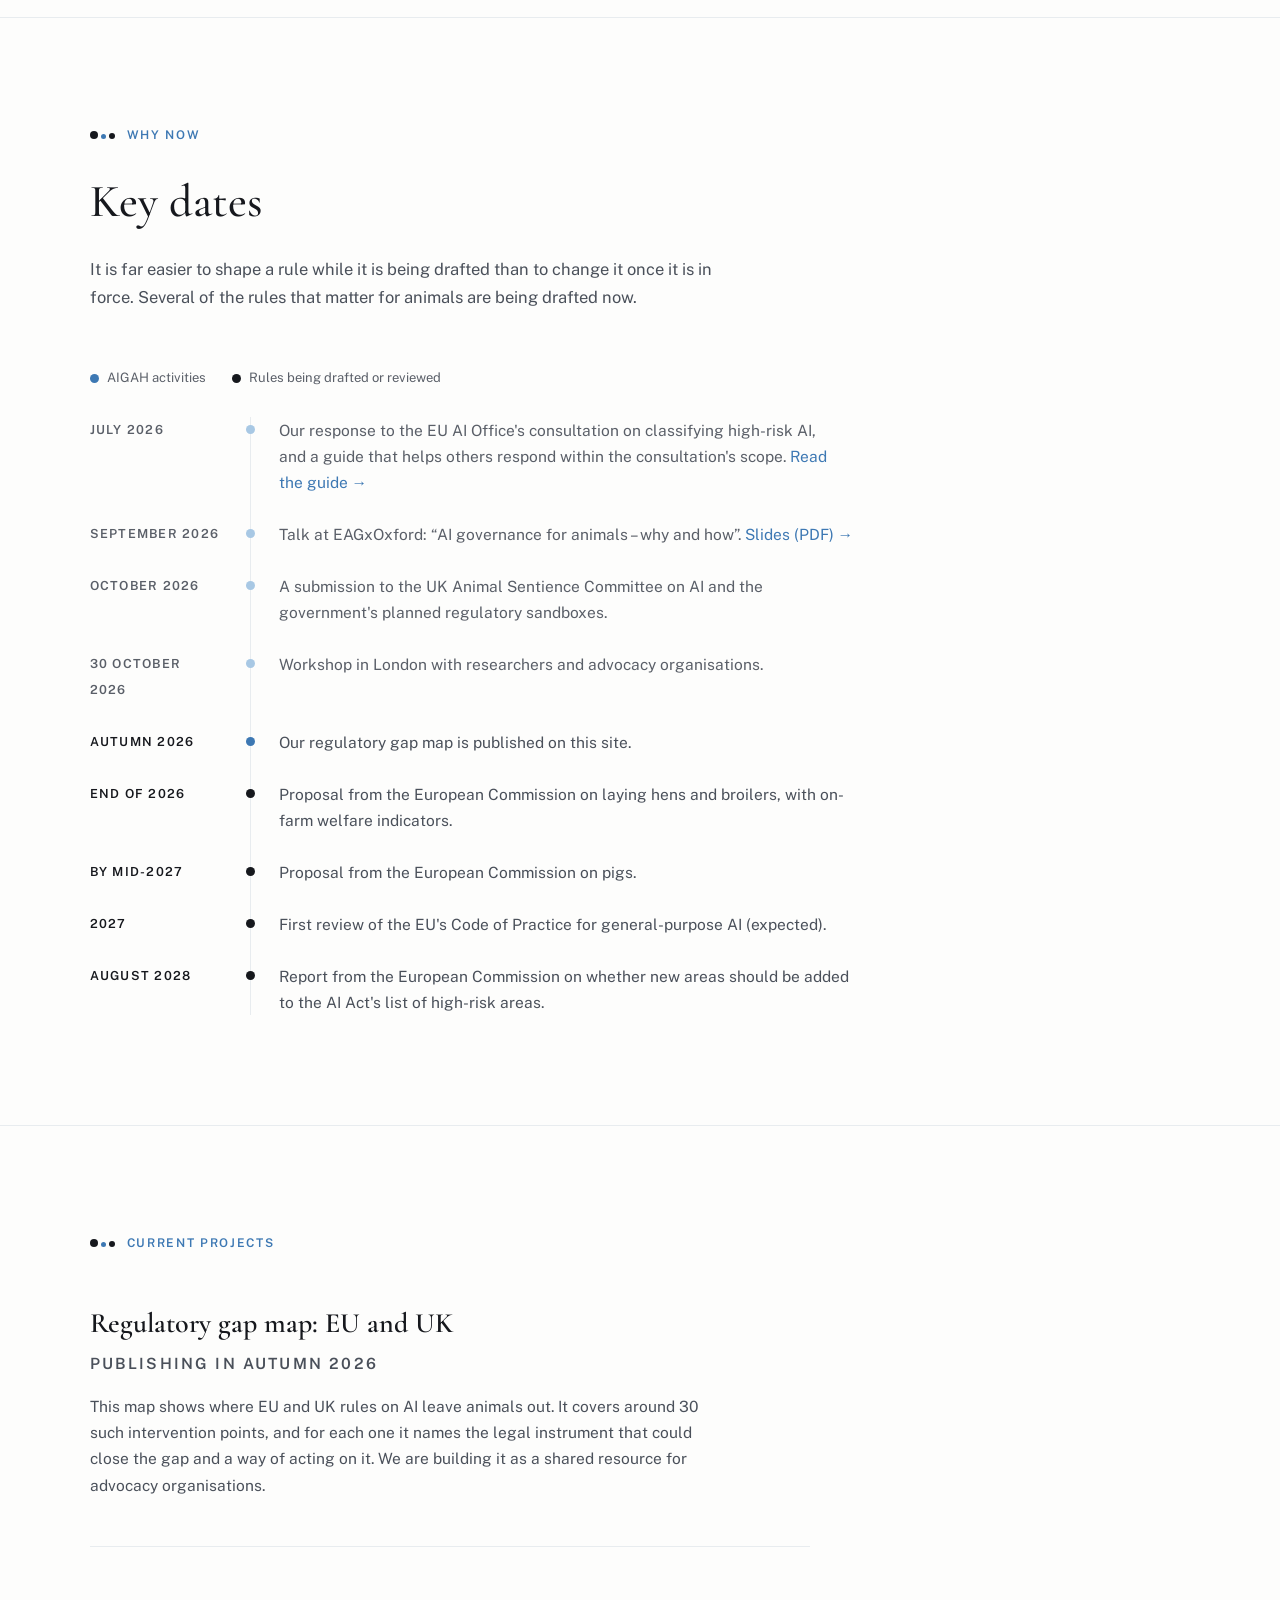
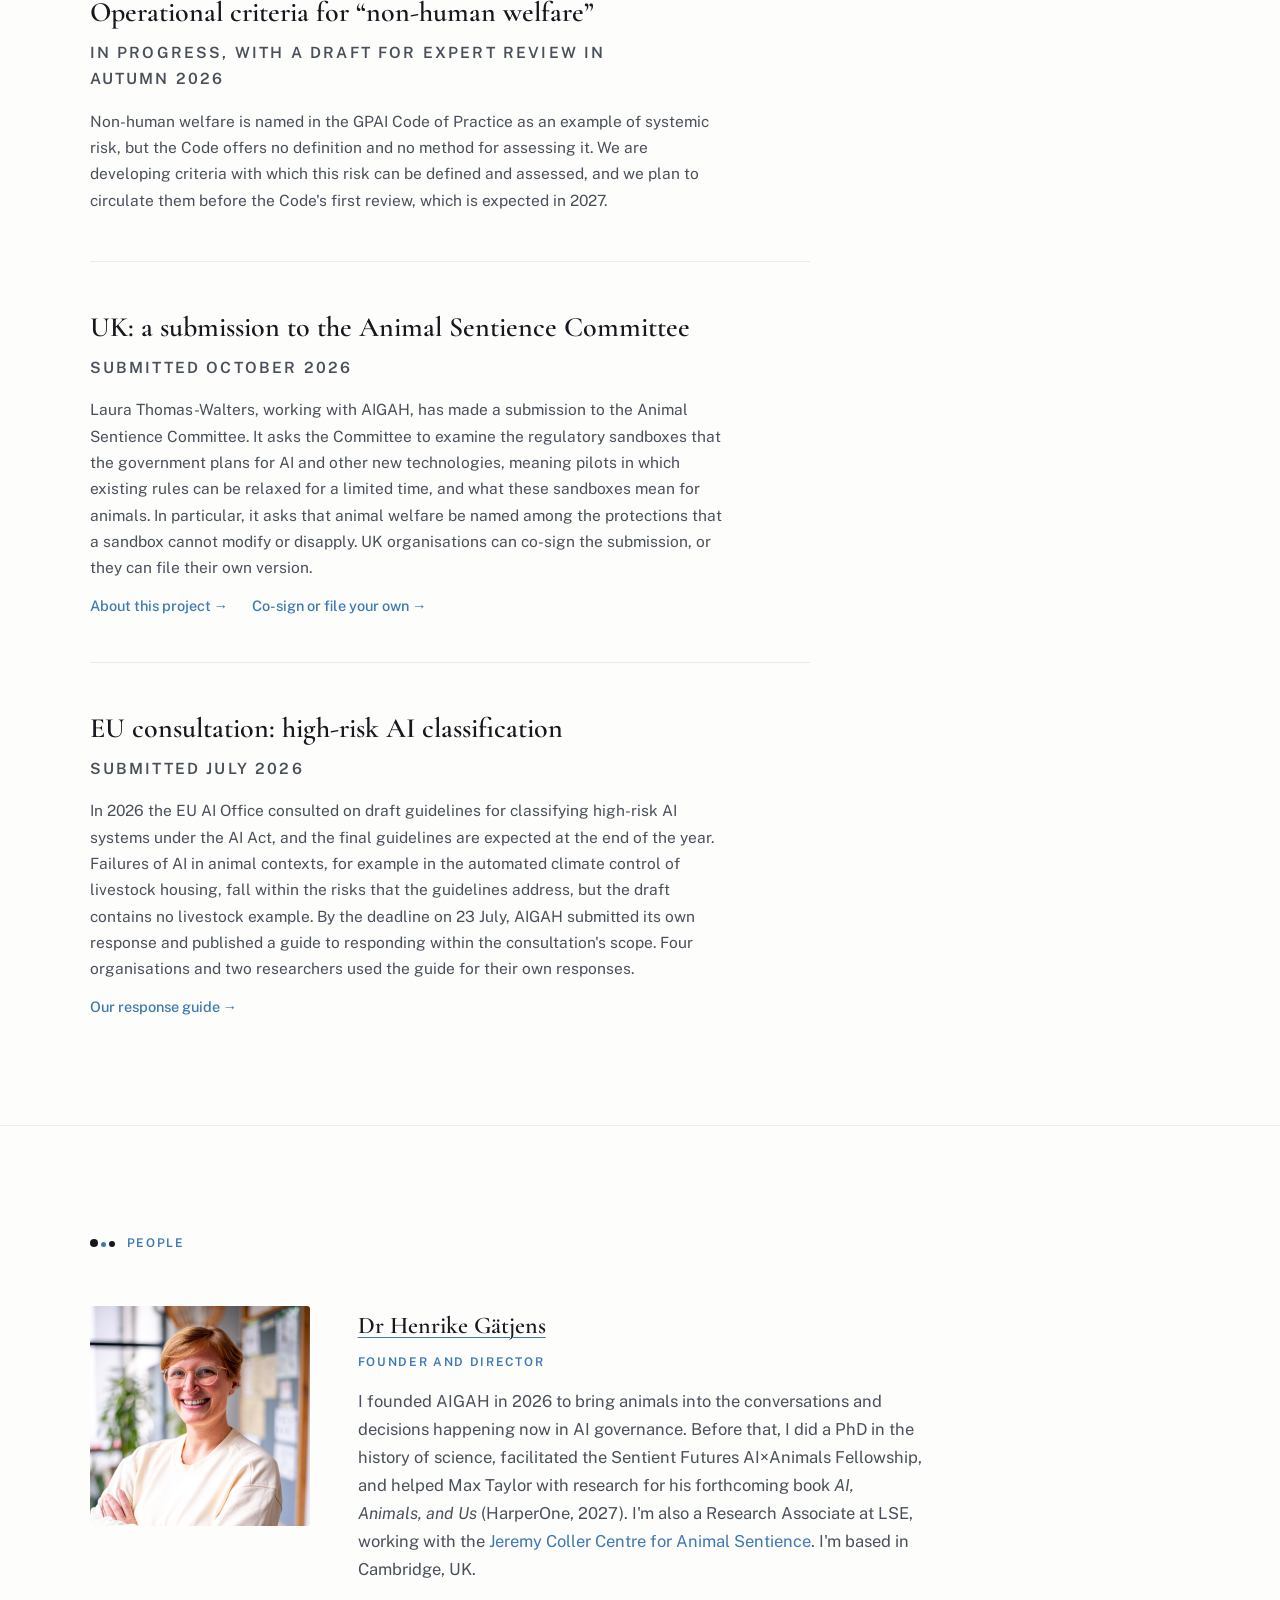
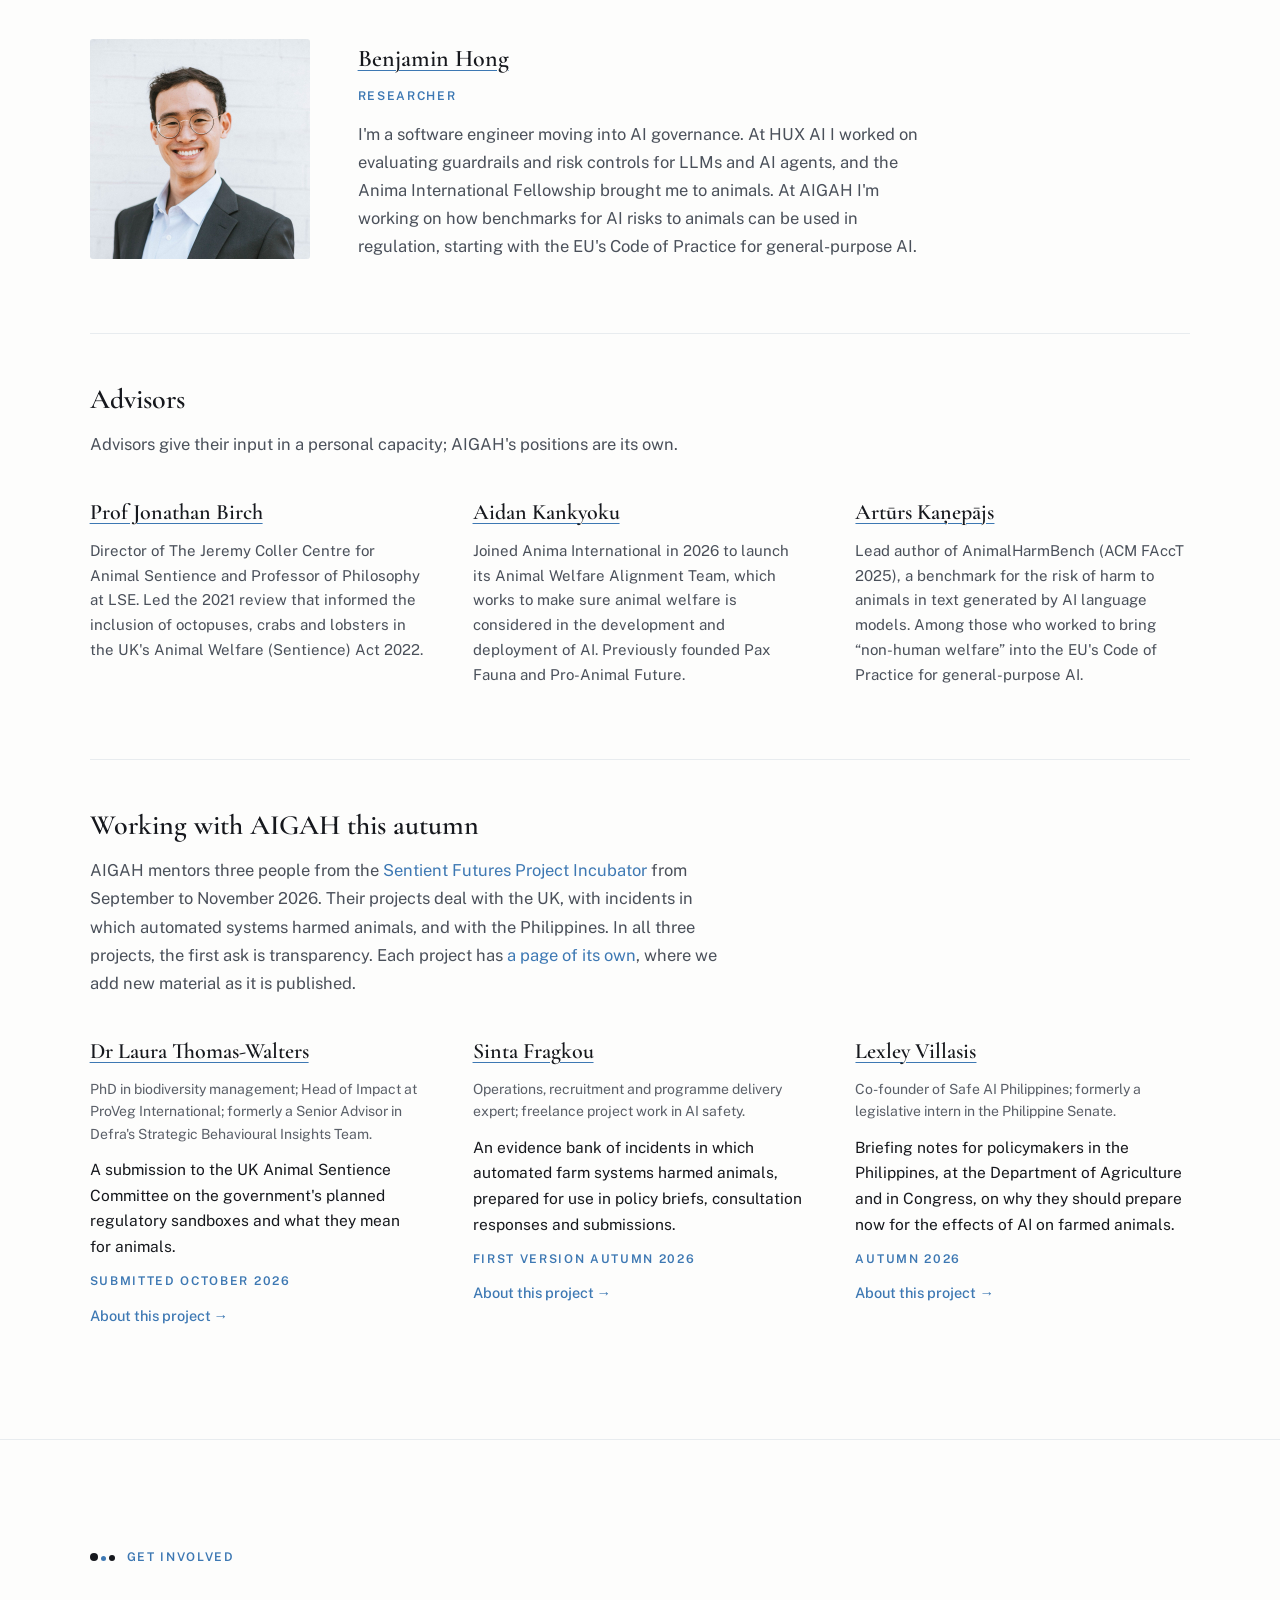
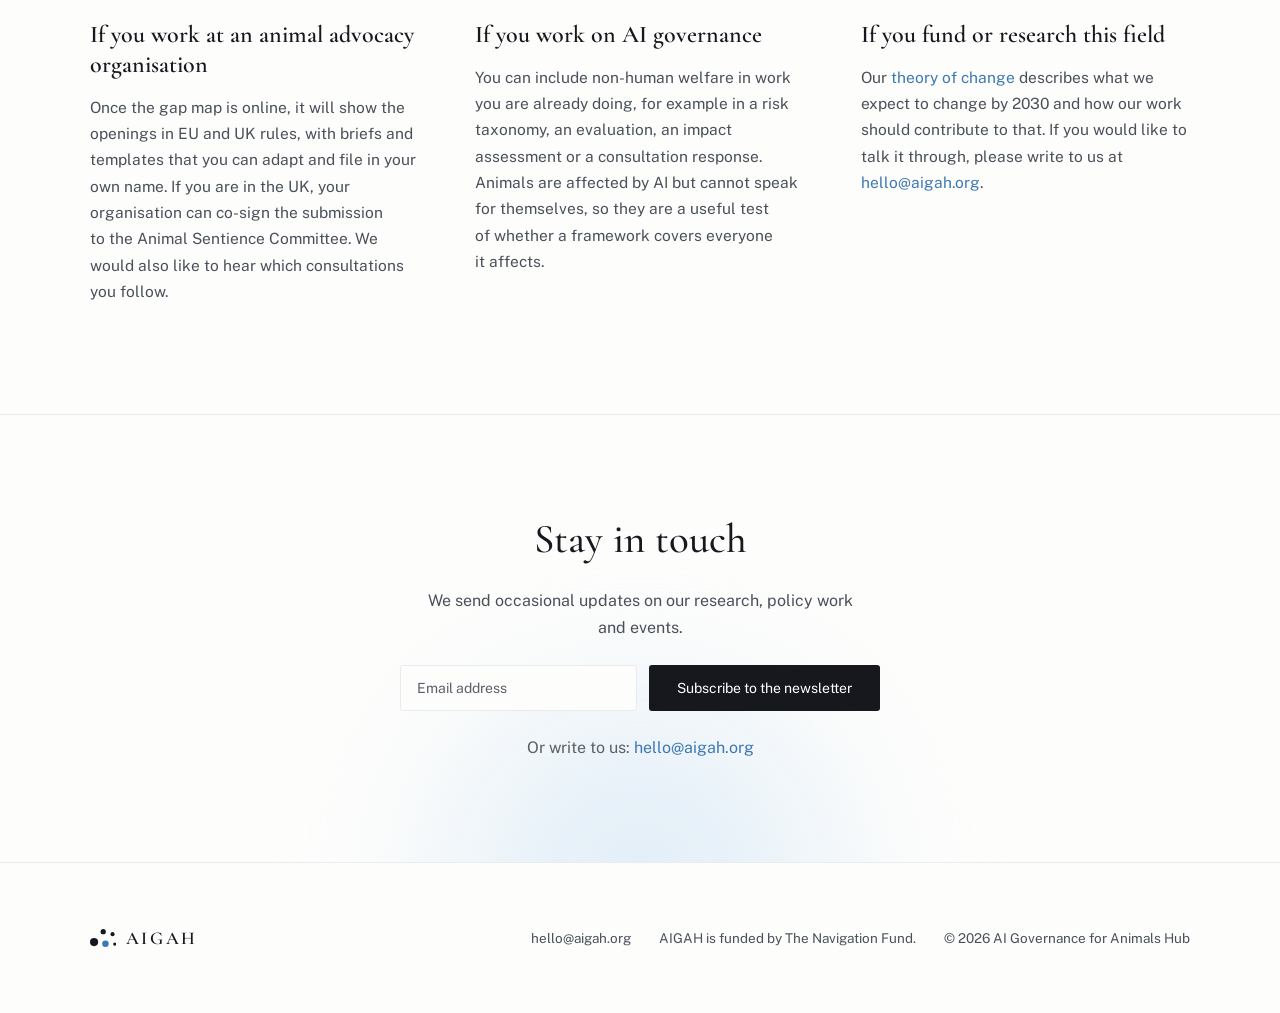
==== commit 4dac6d71: "Add a Projects menu to the header "Projects" in the header now opens a list of the six projects and " ====
--- a/index.html
+++ b/index.html
@@ -26,7 +26,19 @@
     <nav class="site-nav" id="site-nav">
       <a href="#about">About</a>
       <a href="#approach">Approach</a>
-      <a href="#projects">Projects</a>
+      <div class="nav-group">
+        <a href="#projects">Projects</a>
+        <button class="nav-sub-toggle" type="button" aria-expanded="false" aria-controls="nav-projects"><span class="visually-hidden">Show the list of projects</span></button>
+        <div class="nav-sub" id="nav-projects">
+          <a href="#gap-map">Regulatory gap map</a>
+          <a href="#criteria">Criteria for &ldquo;non-human welfare&rdquo;</a>
+          <a href="incubator/uk.html">UK: Animal Sentience Committee</a>
+          <a href="#eu-consultation">EU consultation on high-risk AI</a>
+          <a href="incubator/evidence-bank.html">Evidence bank of farm automation failures</a>
+          <a href="incubator/philippines.html">Philippines: AI on farms</a>
+          <a href="incubator/" class="nav-sub-all">Sentient Futures incubator: all three projects</a>
+        </div>
+      </div>
       <a href="#people">People</a>
       <a href="theory-of-change.html">Theory of change</a>
       <a href="#contact" class="nav-cta">Get in touch</a>
@@ -222,19 +234,19 @@
       <span class="eyebrow-label">Current projects</span>
     </div>
 
-    <div class="project">
+    <div class="project" id="gap-map">
       <h3>Regulatory gap map: EU and UK</h3>
       <p class="project-status">Publishing in autumn 2026</p>
       <p>This map shows where EU and UK rules on AI leave animals out. It covers around 30 such intervention points, and for each one it names the legal instrument that could close the gap and a way of acting on it. We are building it as a shared resource for advocacy organisations.</p>
     </div>
 
-    <div class="project">
+    <div class="project" id="criteria">
       <h3>Operational criteria for &ldquo;non-human welfare&rdquo;</h3>
       <p class="project-status">In progress, with a draft for expert review in autumn 2026</p>
       <p>Non-human welfare is named in the GPAI Code of Practice as an example of systemic risk, but the Code offers no definition and no method for assessing it. We are developing criteria with which this risk can be defined and assessed, and we plan to circulate them before the Code's first review, which is expected in 2027.</p>
     </div>
 
-    <div class="project">
+    <div class="project" id="asc-submission">
       <h3>UK: a submission to the Animal Sentience Committee</h3>
       <p class="project-status">Submitted October 2026</p>
       <p>Laura Thomas-Walters, working with AIGAH, has made a submission to the Animal Sentience Committee. It asks the Committee to examine the regulatory sandboxes that the government plans for AI and other new technologies, meaning pilots in which existing rules can be relaxed for a limited time, and what these sandboxes mean for animals. In particular, it asks that animal welfare be named among the protections that a sandbox cannot modify or disapply. UK organisations can co-sign the submission, or they can file their own version.</p>
@@ -244,7 +256,7 @@
       </div>
     </div>
 
-    <div class="project">
+    <div class="project" id="eu-consultation">
       <h3>EU consultation: high-risk AI classification</h3>
       <p class="project-status">Submitted July 2026</p>
       <p>In 2026 the EU AI Office consulted on draft guidelines for classifying high-risk AI systems under the AI Act, and the final guidelines are expected at the end of the year. Failures of AI in animal contexts, for example in the automated climate control of livestock housing, fall within the risks that the guidelines address, but the draft contains no livestock example. By the deadline on 23 July, AIGAH submitted its own response and published a guide to responding within the consultation's scope. Four organisations and two researchers used the guide for their own responses.</p>
--- a/css/style.css
+++ b/css/style.css
@@ -125,6 +125,81 @@
   border-radius: 3px;
   padding: 10px 18px;
   cursor: pointer;
+}
+
+/* Projects menu: a list of project pages that opens under "Projects" */
+.nav-group {
+  position: relative;
+  display: inline-flex;
+  align-items: center;
+  gap: 7px;
+}
+
+.nav-sub-toggle {
+  display: inline-flex;
+  align-items: center;
+  justify-content: center;
+  width: 18px;
+  height: 18px;
+  padding: 0;
+  border: 0;
+  background: none;
+  cursor: pointer;
+}
+
+.nav-sub-toggle::before {
+  content: '';
+  width: 6px;
+  height: 6px;
+  border-right: 1.5px solid #3d424b;
+  border-bottom: 1.5px solid #3d424b;
+  transform: translateY(-2px) rotate(45deg);
+}
+
+.nav-group.open .nav-sub-toggle::before {
+  transform: translateY(2px) rotate(-135deg);
+}
+
+/* the top padding bridges the gap to the link, so the list stays open while the pointer moves down */
+.nav-sub {
+  display: none;
+  position: absolute;
+  top: 100%;
+  left: -21px;
+  padding-top: 16px;
+  z-index: 11;
+}
+
+.nav-sub::before {
+  content: '';
+  position: absolute;
+  inset: 16px 0 0 0;
+  background: #fdfdfc;
+  border: 1px solid #e8ecef;
+  border-radius: 3px;
+  z-index: -1;
+}
+
+.nav-group:hover .nav-sub,
+.nav-group.open .nav-sub {
+  display: block;
+}
+
+.nav-sub a {
+  display: block;
+  padding: 9px 20px;
+  white-space: nowrap;
+}
+
+.nav-sub a:first-child {
+  padding-top: 16px;
+}
+
+.nav-sub .nav-sub-all {
+  margin-top: 7px;
+  padding-top: 14px;
+  padding-bottom: 16px;
+  border-top: 1px solid #e8ecef;
 }
 
 /* Anchored sections clear the sticky header */
@@ -1362,6 +1437,40 @@
     padding: 10px 20px;
   }
 
+  /* in the phone menu the project pages are listed under "Projects", always visible */
+  .nav-group {
+    display: block;
+  }
+
+  .nav-group > a {
+    display: block;
+  }
+
+  .nav-sub-toggle {
+    display: none;
+  }
+
+  .nav-sub {
+    display: block;
+    position: static;
+    padding: 0 0 6px 16px;
+    border-left: 1px solid #e8ecef;
+  }
+
+  .nav-sub::before {
+    display: none;
+  }
+
+  .nav-sub a,
+  .nav-sub a:first-child,
+  .nav-sub .nav-sub-all {
+    margin: 0;
+    padding: 7px 0;
+    border: 0;
+    white-space: normal;
+    font-size: 13.5px;
+  }
+
   .menu-toggle {
     display: block;
   }
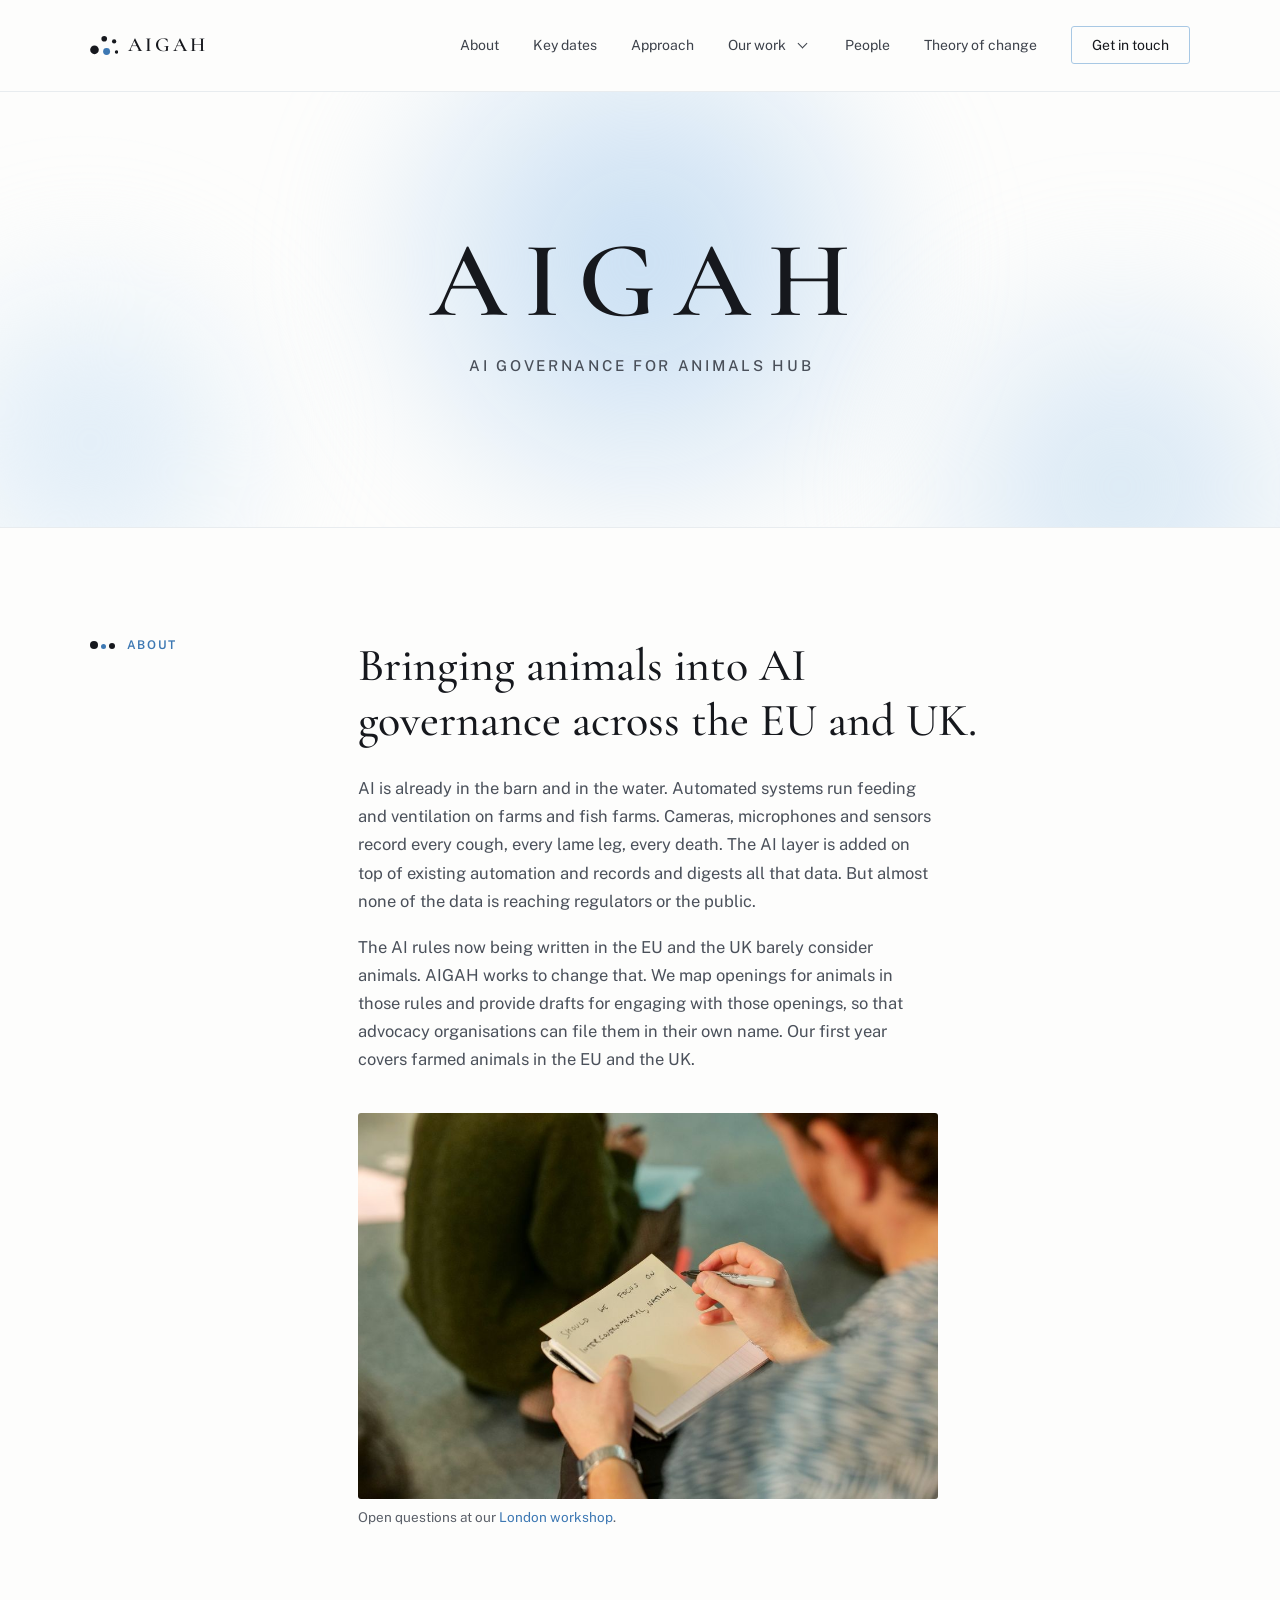
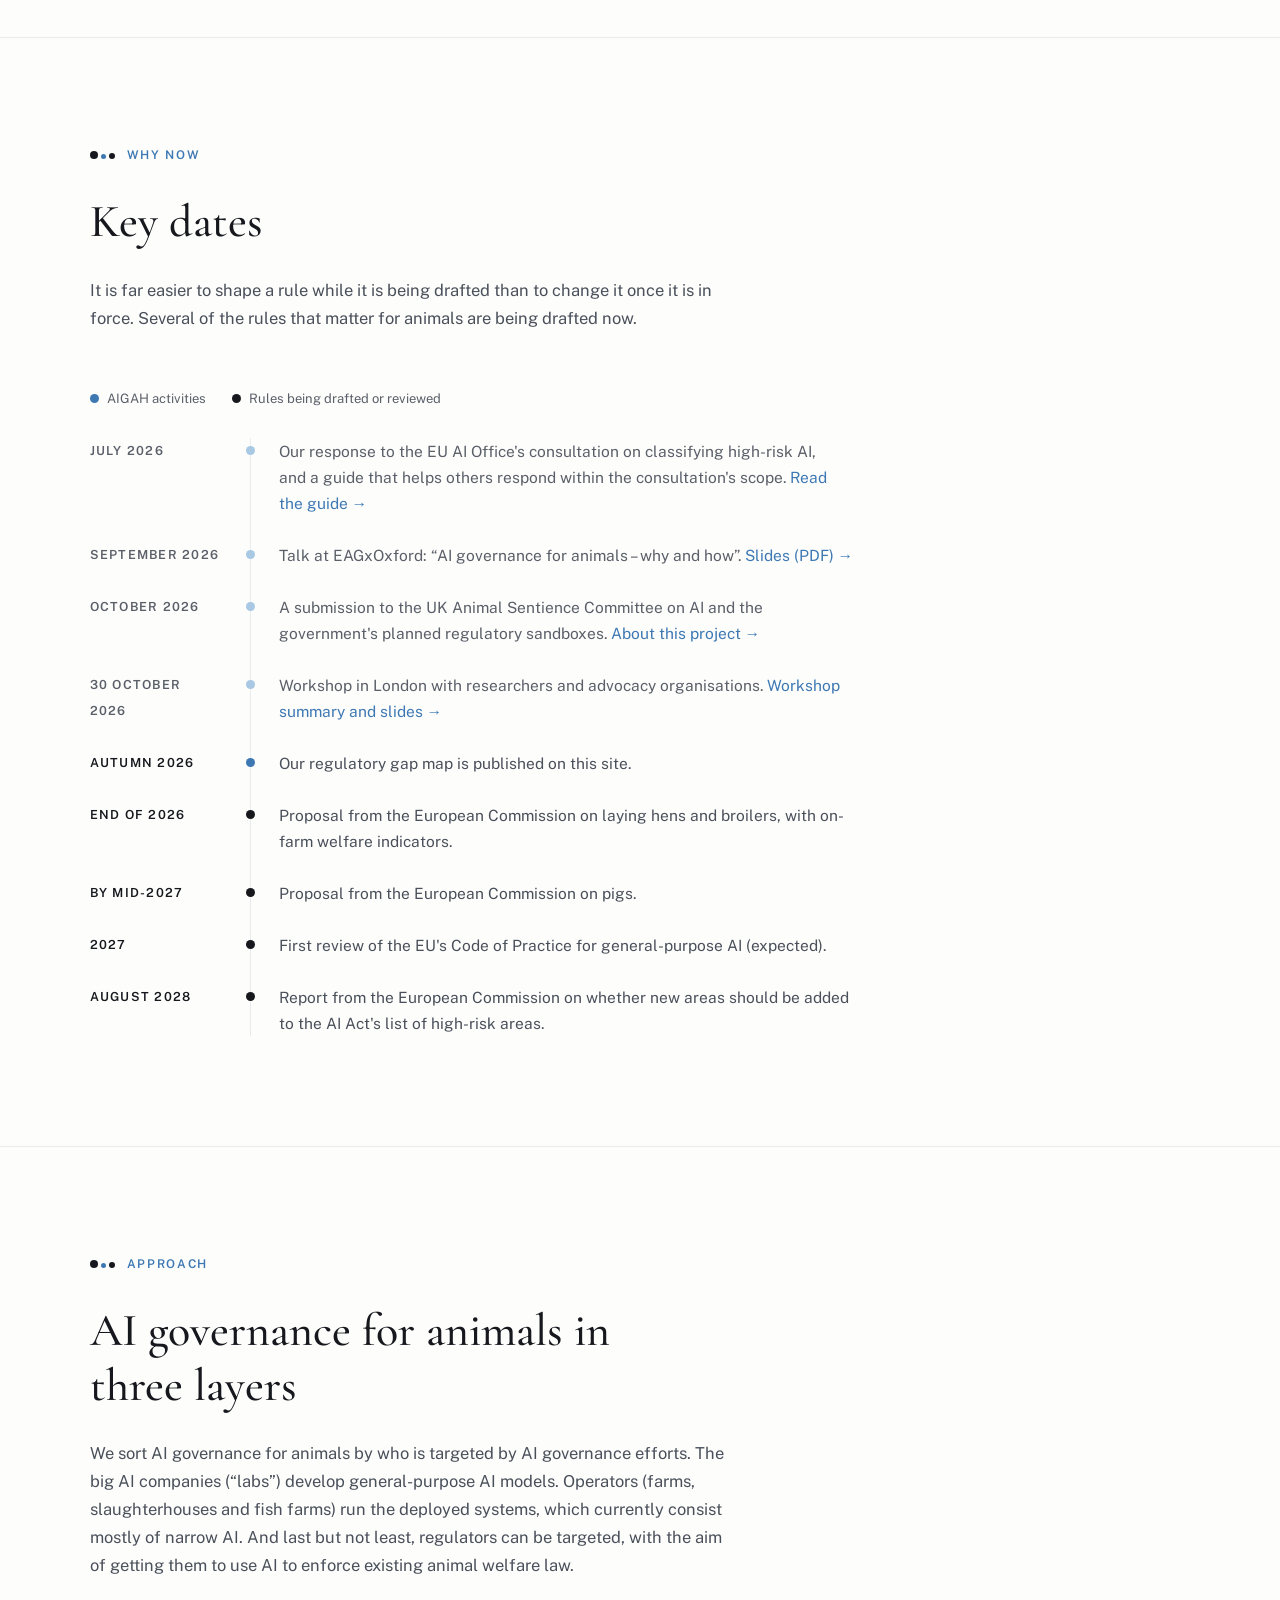
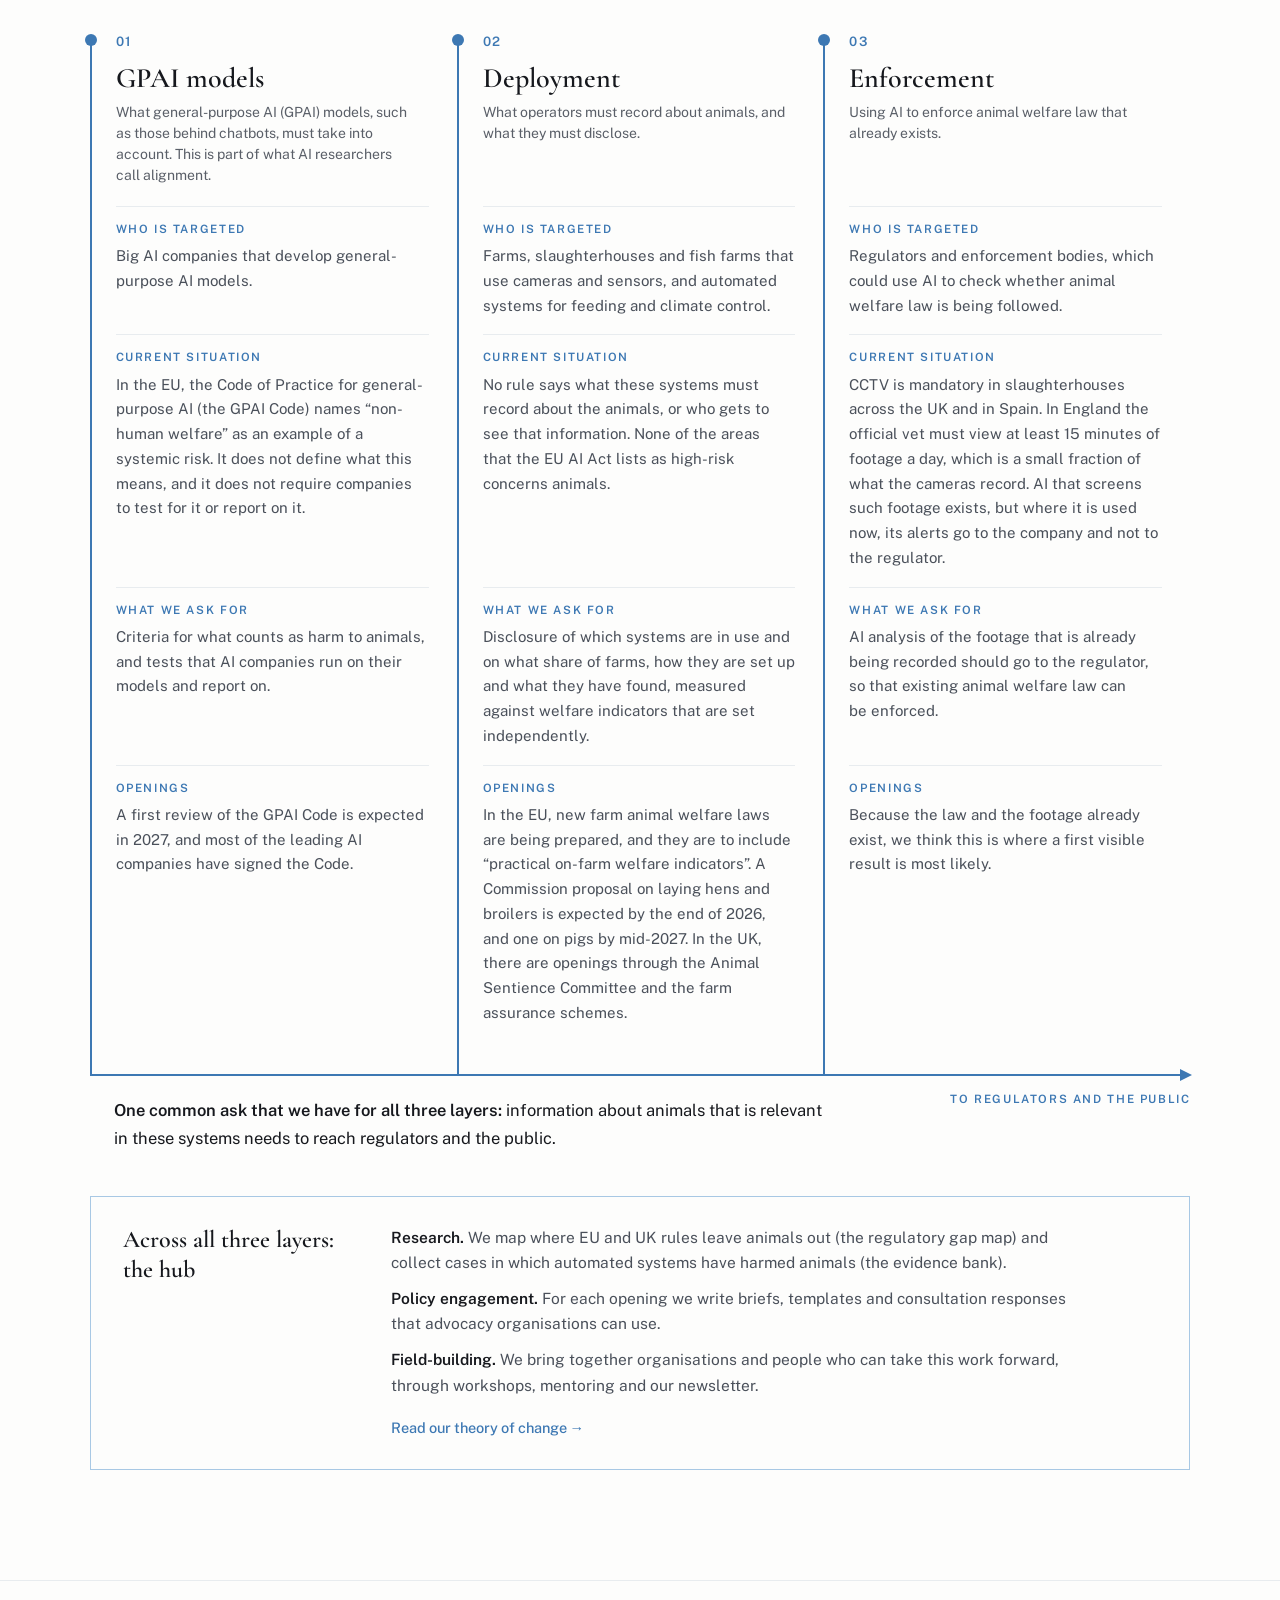
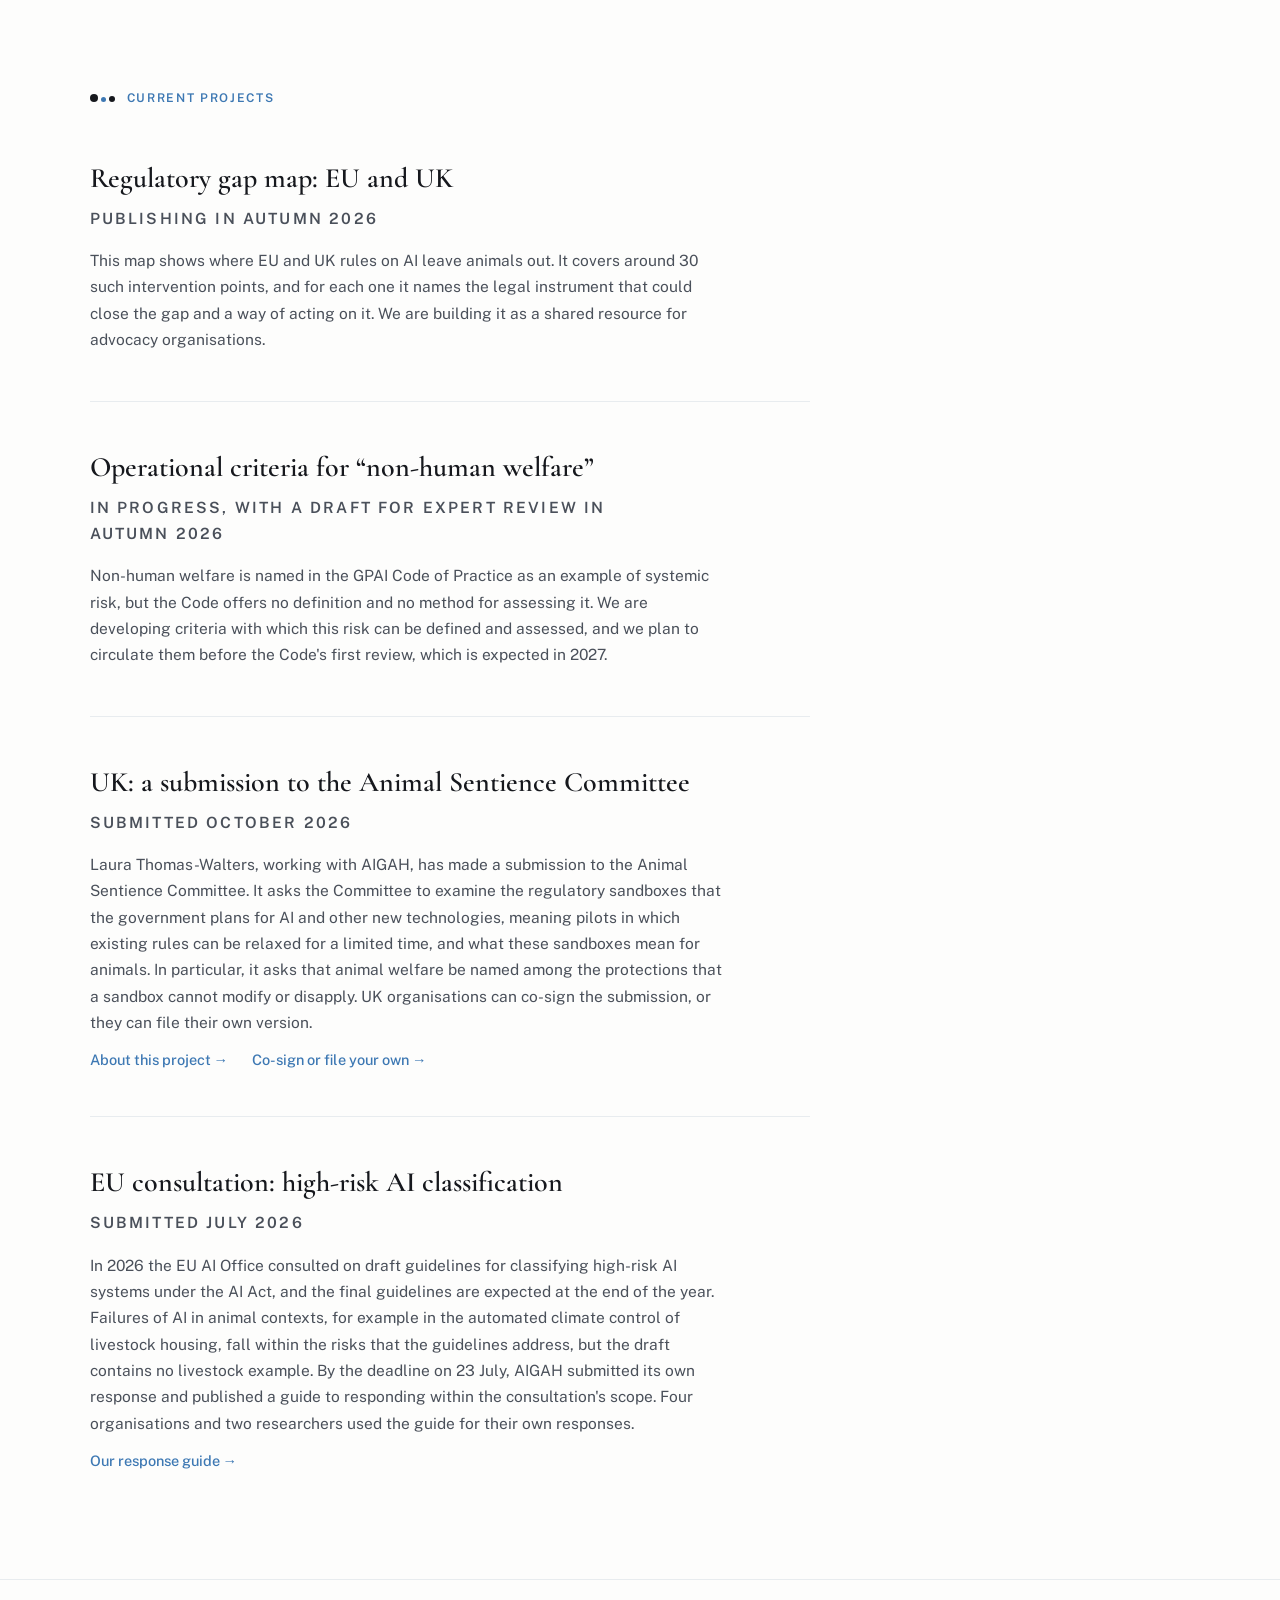
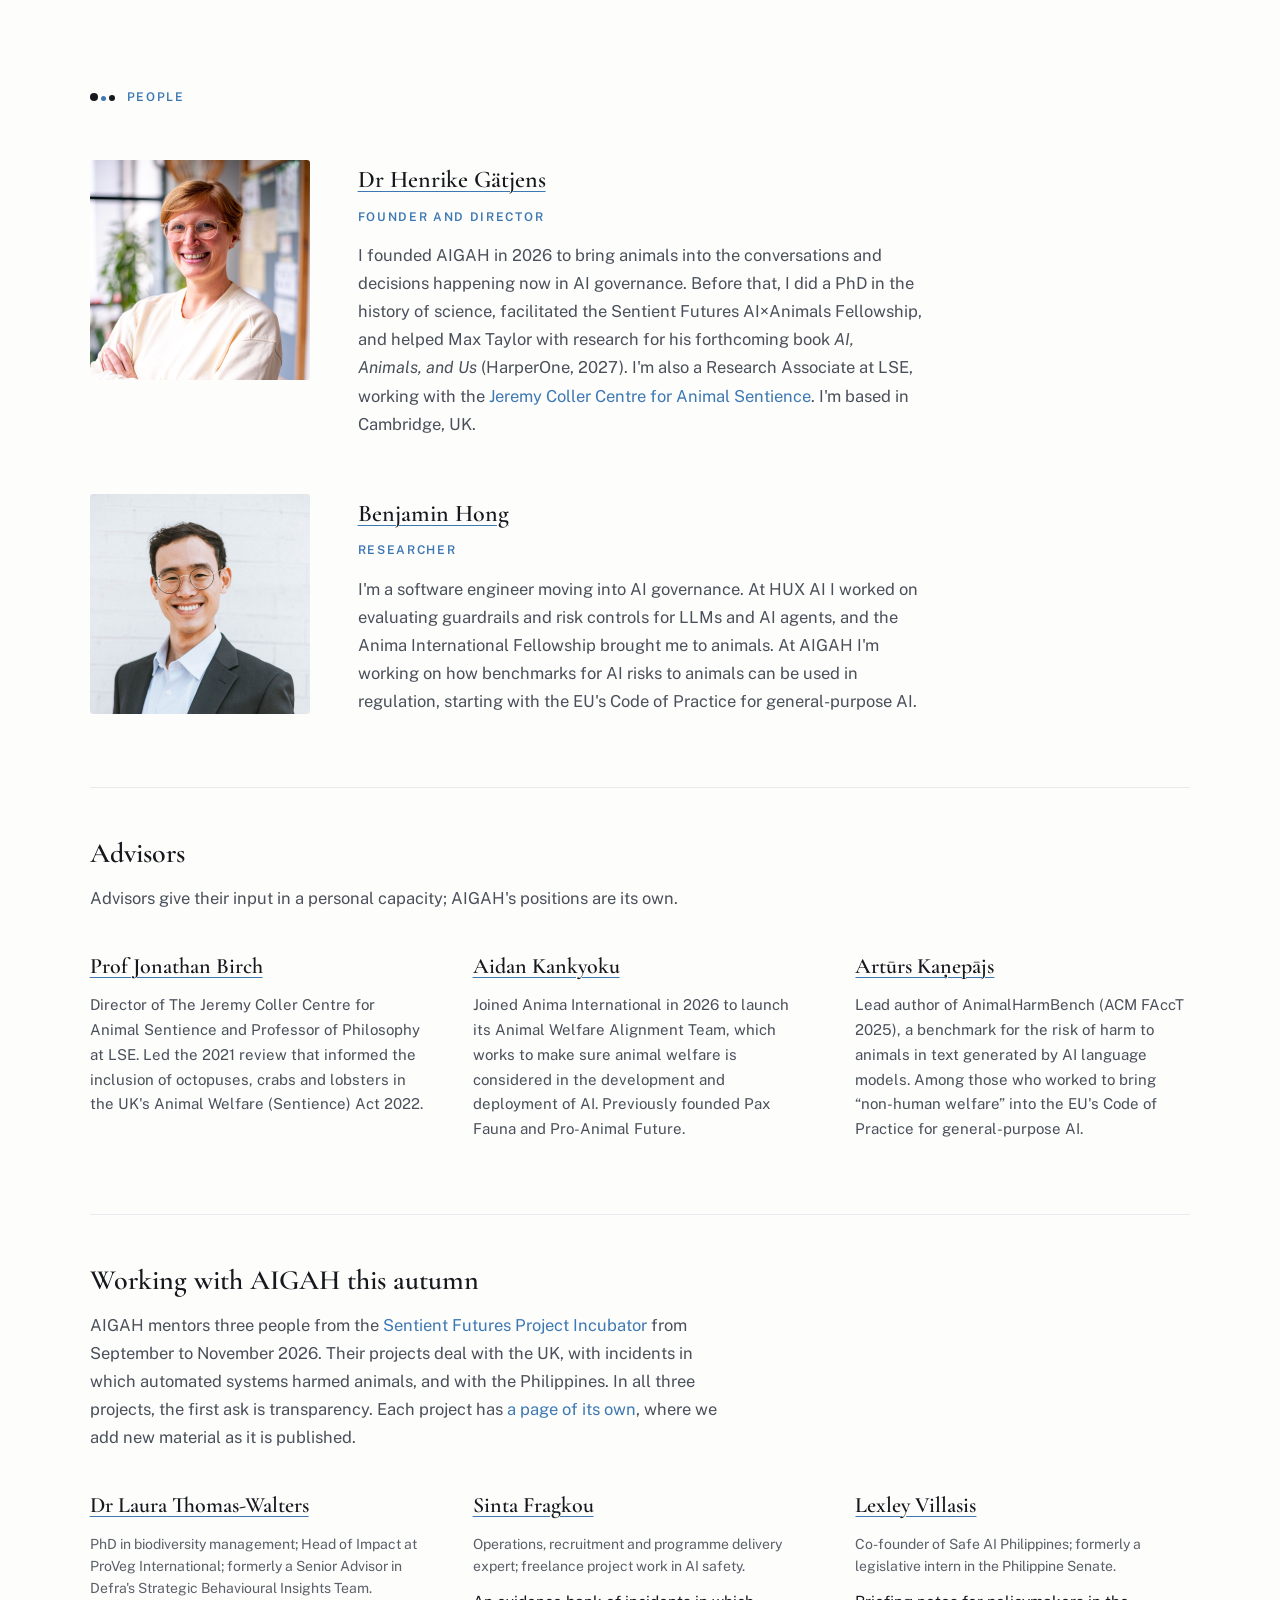
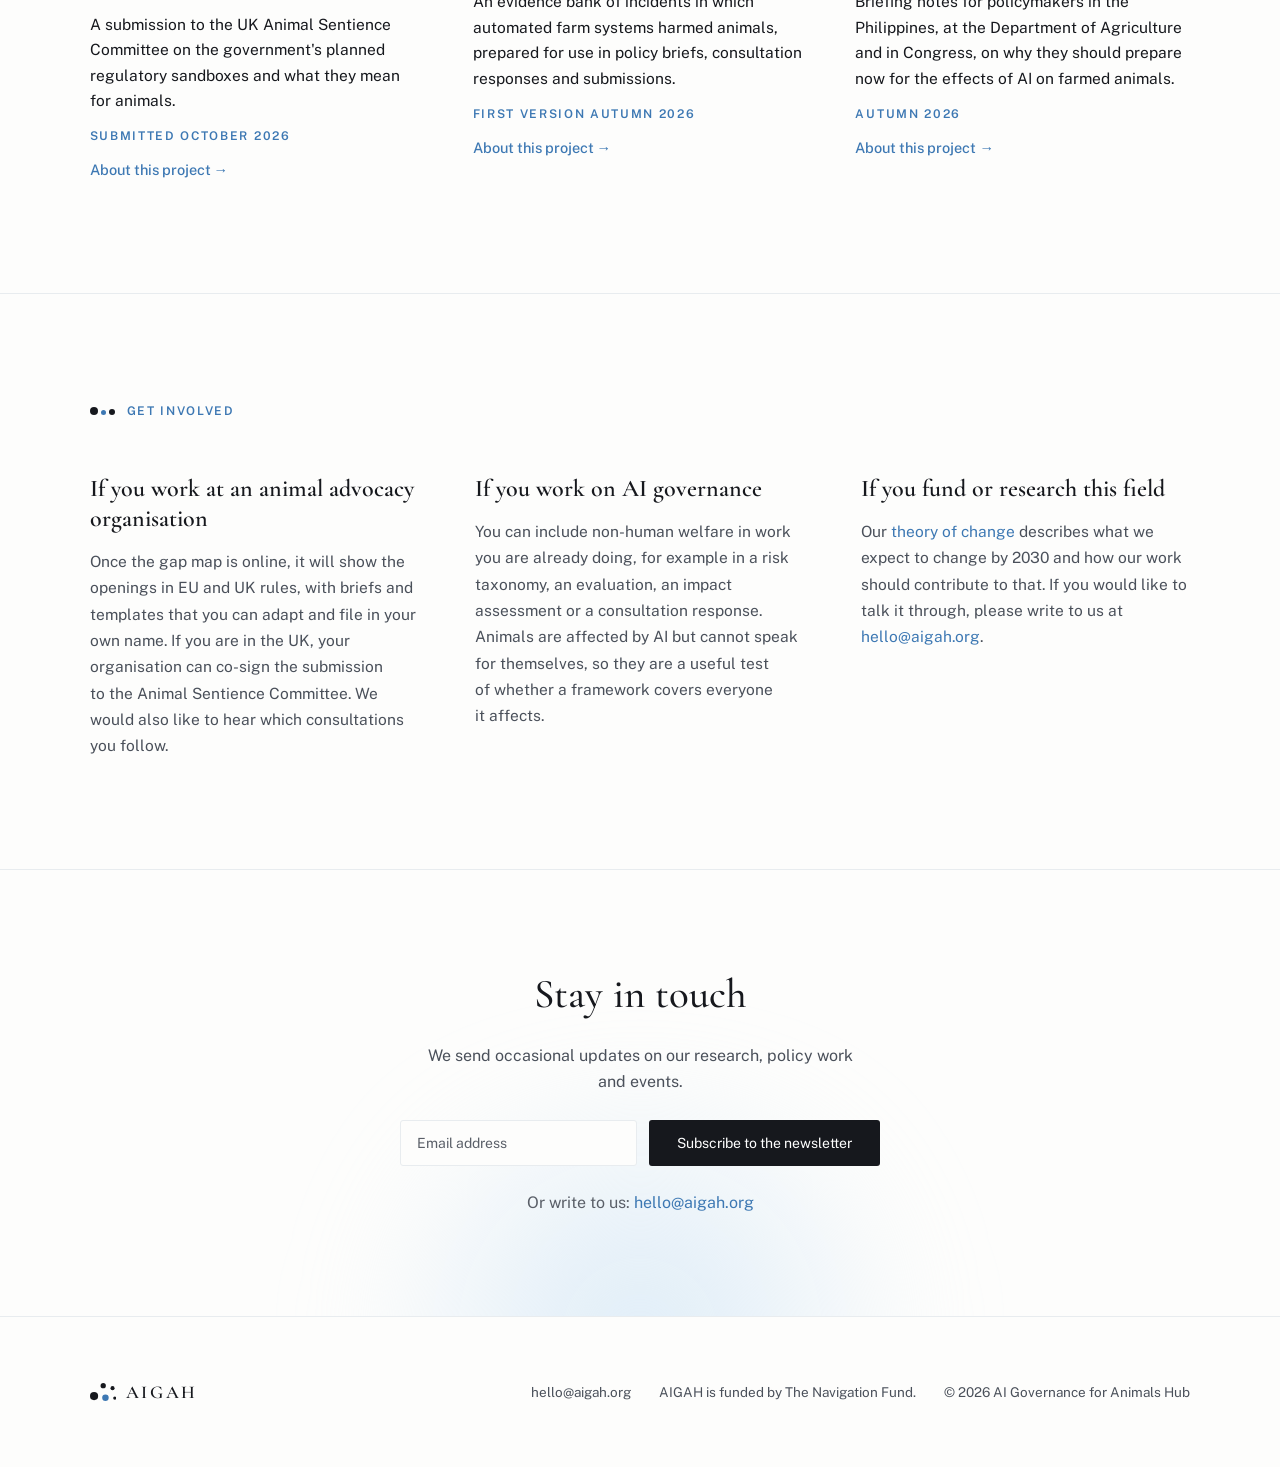
==== commit feb0989c: "Add the London workshop page and move Key dates below About The summary of the workshop of 30 Octobe" ====
--- a/index.html
+++ b/index.html
@@ -25,18 +25,21 @@
     <button class="menu-toggle" aria-expanded="false" aria-controls="site-nav">Menu</button>
     <nav class="site-nav" id="site-nav">
       <a href="#about">About</a>
+      <a href="#why">Key dates</a>
       <a href="#approach">Approach</a>
       <div class="nav-group">
-        <a href="#projects">Projects</a>
-        <button class="nav-sub-toggle" type="button" aria-expanded="false" aria-controls="nav-projects"><span class="visually-hidden">Show the list of projects</span></button>
+        <a href="#projects">Our work</a>
+        <button class="nav-sub-toggle" type="button" aria-expanded="false" aria-controls="nav-projects"><span class="visually-hidden">Show the list of our work</span></button>
         <div class="nav-sub" id="nav-projects">
           <a href="#gap-map">Regulatory gap map</a>
           <a href="#criteria">Criteria for &ldquo;non-human welfare&rdquo;</a>
-          <a href="incubator/uk.html">UK: Animal Sentience Committee</a>
           <a href="#eu-consultation">EU consultation on high-risk AI</a>
-          <a href="incubator/evidence-bank.html">Evidence bank of farm automation failures</a>
-          <a href="incubator/philippines.html">Philippines: AI on farms</a>
-          <a href="incubator/" class="nav-sub-all">Sentient Futures incubator: all three projects</a>
+          <a href="incubator/" class="nav-sub-head">Sentient Futures incubator</a>
+          <a href="incubator/uk.html" class="nav-sub-child">UK: Animal Sentience Committee</a>
+          <a href="incubator/philippines.html" class="nav-sub-child">Philippines: AI on farms</a>
+          <a href="incubator/evidence-bank.html" class="nav-sub-child">Evidence bank of farm automation failures</a>
+          <span class="nav-sub-head nav-sub-label">Events</span>
+          <a href="workshops/london-2026.html" class="nav-sub-child">London workshop, 30 October 2026</a>
         </div>
       </div>
       <a href="#people">People</a>
@@ -64,7 +67,78 @@
       <h2>Bringing animals into AI governance across the EU and UK.</h2>
       <p>AI is already in the barn and in the water. Automated systems run feeding and ventilation on farms and fish farms. Cameras, microphones and sensors record every cough, every lame leg, every death. The AI layer is added on top of existing automation and records and digests all that data. But almost none of the data is reaching regulators or the public.</p>
       <p>The AI rules now being written in the EU and the UK barely consider animals. AIGAH works to change that. We map openings for animals in those rules and provide drafts for engaging with those openings, so that advocacy organisations can file them in their own name. Our first year covers farmed animals in the EU and the UK.</p>
-    </div>
+      <figure class="home-photo">
+        <img src="workshops/photos/first-exercise-card.jpg" width="1000" height="666" alt="A participant writing a question on a card with a marker." loading="lazy">
+        <figcaption>Open questions at our <a href="workshops/london-2026.html">London workshop</a>.</figcaption>
+      </figure>
+    </div>
+  </section>
+
+  <section id="why" class="section-stacked">
+    <div class="eyebrow">
+      <span class="eyebrow-dots"><span></span><span></span><span></span></span>
+      <span class="eyebrow-label">Why now</span>
+    </div>
+    <h2>Key dates</h2>
+    <p class="section-intro">It is far easier to shape a rule while it is being drafted than to change it once it is in force. Several of the rules that matter for animals are being drafted now.</p>
+
+    <p class="timeline-legend"><span class="legend-dot legend-aigah"></span>AIGAH activities <span class="legend-dot legend-window"></span>Rules being drafted or reviewed</p>
+    <ol class="timeline">
+      <li class="timeline-item is-aigah is-past">
+        <p class="timeline-date">July 2026</p>
+        <div class="timeline-body">
+          <p>Our response to the EU AI Office's consultation on classifying high-risk AI, and a guide that helps others respond within the consultation's scope. <a href="consultation-eu-high-risk.html">Read the guide&nbsp;&rarr;</a></p>
+        </div>
+      </li>
+      <li class="timeline-item is-aigah is-past">
+        <p class="timeline-date">September 2026</p>
+        <div class="timeline-body">
+          <p>Talk at EAGxOxford: &ldquo;AI governance for animals – why and how&rdquo;. <a href="talks/2026-09-eagxoxford-slides.pdf">Slides (PDF)&nbsp;&rarr;</a></p>
+        </div>
+      </li>
+      <li class="timeline-item is-aigah is-past">
+        <p class="timeline-date">October 2026</p>
+        <div class="timeline-body">
+          <p>A submission to the UK Animal Sentience Committee on AI and the government's planned regulatory sandboxes. <a href="incubator/uk.html">About this project&nbsp;&rarr;</a></p>
+        </div>
+      </li>
+      <li class="timeline-item is-aigah is-past">
+        <p class="timeline-date">30 October 2026</p>
+        <div class="timeline-body">
+          <p>Workshop in London with researchers and advocacy organisations. <a href="workshops/london-2026.html">Workshop summary and slides&nbsp;&rarr;</a></p>
+        </div>
+      </li>
+      <li class="timeline-item is-aigah">
+        <p class="timeline-date">Autumn 2026</p>
+        <div class="timeline-body">
+          <p>Our regulatory gap map is published on this site.</p>
+        </div>
+      </li>
+      <li class="timeline-item is-window">
+        <p class="timeline-date">End of 2026</p>
+        <div class="timeline-body">
+          <p>Proposal from the European Commission on laying hens and broilers, with on-farm welfare indicators.</p>
+        </div>
+      </li>
+      <li class="timeline-item is-window">
+        <p class="timeline-date">By mid-2027</p>
+        <div class="timeline-body">
+          <p>Proposal from the European Commission on pigs.</p>
+        </div>
+      </li>
+      <li class="timeline-item is-window">
+        <p class="timeline-date">2027</p>
+        <div class="timeline-body">
+          <p>First review of the EU's Code of Practice for general-purpose AI (expected).</p>
+        </div>
+      </li>
+      <li class="timeline-item is-window">
+        <p class="timeline-date">August 2028</p>
+        <div class="timeline-body">
+          <p>Report from the European Commission on whether new areas should be added to the AI Act's list of high-risk areas.</p>
+        </div>
+      </li>
+    </ol>
   </section>
 
   <section id="approach" class="section-stacked">
@@ -159,73 +233,6 @@
         <p class="layers-hub-link"><a href="theory-of-change.html">Read our theory of change&nbsp;&rarr;</a></p>
       </div>
     </div>
-  </section>
-
-  <section id="why" class="section-stacked">
-    <div class="eyebrow">
-      <span class="eyebrow-dots"><span></span><span></span><span></span></span>
-      <span class="eyebrow-label">Why now</span>
-    </div>
-    <h2>Key dates</h2>
-    <p class="section-intro">It is far easier to shape a rule while it is being drafted than to change it once it is in force. Several of the rules that matter for animals are being drafted now.</p>
-
-    <p class="timeline-legend"><span class="legend-dot legend-aigah"></span>AIGAH activities <span class="legend-dot legend-window"></span>Rules being drafted or reviewed</p>
-    <ol class="timeline">
-      <li class="timeline-item is-aigah is-past">
-        <p class="timeline-date">July 2026</p>
-        <div class="timeline-body">
-          <p>Our response to the EU AI Office's consultation on classifying high-risk AI, and a guide that helps others respond within the consultation's scope. <a href="consultation-eu-high-risk.html">Read the guide&nbsp;&rarr;</a></p>
-        </div>
-      </li>
-      <li class="timeline-item is-aigah is-past">
-        <p class="timeline-date">September 2026</p>
-        <div class="timeline-body">
-          <p>Talk at EAGxOxford: &ldquo;AI governance for animals – why and how&rdquo;. <a href="talks/2026-09-eagxoxford-slides.pdf">Slides (PDF)&nbsp;&rarr;</a></p>
-        </div>
-      </li>
-      <li class="timeline-item is-aigah is-past">
-        <p class="timeline-date">October 2026</p>
-        <div class="timeline-body">
-          <p>A submission to the UK Animal Sentience Committee on AI and the government's planned regulatory sandboxes.</p>
-        </div>
-      </li>
-      <li class="timeline-item is-aigah is-past">
-        <p class="timeline-date">30 October 2026</p>
-        <div class="timeline-body">
-          <p>Workshop in London with researchers and advocacy organisations.</p>
-        </div>
-      </li>
-      <li class="timeline-item is-aigah">
-        <p class="timeline-date">Autumn 2026</p>
-        <div class="timeline-body">
-          <p>Our regulatory gap map is published on this site.</p>
-        </div>
-      </li>
-      <li class="timeline-item is-window">
-        <p class="timeline-date">End of 2026</p>
-        <div class="timeline-body">
-          <p>Proposal from the European Commission on laying hens and broilers, with on-farm welfare indicators.</p>
-        </div>
-      </li>
-      <li class="timeline-item is-window">
-        <p class="timeline-date">By mid-2027</p>
-        <div class="timeline-body">
-          <p>Proposal from the European Commission on pigs.</p>
-        </div>
-      </li>
-      <li class="timeline-item is-window">
-        <p class="timeline-date">2027</p>
-        <div class="timeline-body">
-          <p>First review of the EU's Code of Practice for general-purpose AI (expected).</p>
-        </div>
-      </li>
-      <li class="timeline-item is-window">
-        <p class="timeline-date">August 2028</p>
-        <div class="timeline-body">
-          <p>Report from the European Commission on whether new areas should be added to the AI Act's list of high-risk areas.</p>
-        </div>
-      </li>
-    </ol>
   </section>
 
   <section id="projects" class="section-stacked">
--- a/css/style.css
+++ b/css/style.css
@@ -127,7 +127,7 @@
   cursor: pointer;
 }
 
-/* Projects menu: a list of project pages that opens under "Projects" */
+/* "Our work" menu: a list of project and event pages that opens under "Our work" */
 .nav-group {
   position: relative;
   display: inline-flex;
@@ -195,11 +195,28 @@
   padding-top: 16px;
 }
 
-.nav-sub .nav-sub-all {
+.nav-sub a:last-child {
+  padding-bottom: 16px;
+}
+
+/* the incubator's overview page, with its three project pages indented below it */
+.nav-sub .nav-sub-head {
   margin-top: 7px;
   padding-top: 14px;
-  padding-bottom: 16px;
   border-top: 1px solid #e8ecef;
+  font-weight: 500;
+}
+
+.nav-sub .nav-sub-child {
+  padding-left: 38px;
+}
+
+/* a heading inside the menu that is not a link itself, such as "Events" */
+.nav-sub .nav-sub-label {
+  display: block;
+  padding: 14px 20px 9px;
+  white-space: nowrap;
+  color: #5a5f68;
 }
 
 /* Anchored sections clear the sticky header */
@@ -1437,7 +1454,7 @@
     padding: 10px 20px;
   }
 
-  /* in the phone menu the project pages are listed under "Projects", always visible */
+  /* in the phone menu the project and event pages are listed under "Our work", always visible */
   .nav-group {
     display: block;
   }
@@ -1463,12 +1480,23 @@
 
   .nav-sub a,
   .nav-sub a:first-child,
-  .nav-sub .nav-sub-all {
+  .nav-sub a:last-child,
+  .nav-sub .nav-sub-head {
     margin: 0;
     padding: 7px 0;
     border: 0;
     white-space: normal;
     font-size: 13.5px;
+  }
+
+  .nav-sub a.nav-sub-child {
+    padding-left: 16px;
+  }
+
+  .nav-sub .nav-sub-label {
+    padding: 7px 0;
+    font-size: 13.5px;
+    white-space: normal;
   }
 
   .menu-toggle {
@@ -1677,3 +1705,94 @@
     margin-left: 0;
   }
 }
+
+/* ---- Workshop page -------------------------------------------------------- */
+
+/* the title of a talk or of a part of a working session */
+.workshop-page h3 {
+  margin: 40px 0 12px;
+  max-width: 640px;
+  font-size: 18px;
+  font-weight: 600;
+  line-height: 1.45;
+  color: #16181d;
+}
+
+.workshop-page .figures {
+  margin-bottom: 18px;
+  max-width: 640px;
+}
+
+/* the link to a speaker's slides, under the summary of the talk */
+.workshop-page .slides-link {
+  font-size: 15px;
+  font-weight: 500;
+}
+
+/* photographs on the workshop page */
+.workshop-page .photo {
+  margin: 8px 0 26px;
+  max-width: 640px;
+}
+
+.workshop-page .photo img {
+  display: block;
+  width: 100%;
+  height: auto;
+  border-radius: 3px;
+}
+
+.workshop-page .photo figcaption {
+  margin-top: 8px;
+  font-size: 13.5px;
+  line-height: 1.5;
+  color: #5a5f68;
+}
+
+/* the photograph at the top of the page, as wide as the title */
+.workshop-page .photo-lead {
+  margin: 28px 0 0;
+  max-width: 720px;
+}
+
+/* a group of photographs in two columns */
+.workshop-page .photo-group {
+  margin: 32px 0 8px;
+}
+
+.workshop-page .photo-group-images {
+  display: grid;
+  grid-template-columns: 1fr 1fr;
+  gap: 12px;
+}
+
+.workshop-page .photo-group-images img {
+  aspect-ratio: 3 / 2;
+  object-fit: cover;
+}
+
+@media (max-width: 560px) {
+  .workshop-page .photo-group-images {
+    gap: 8px;
+  }
+}
+
+/* a photograph on the home page, under the text of a section */
+.home-photo {
+  margin: 40px 0 0;
+  max-width: 580px;
+}
+
+.home-photo img {
+  display: block;
+  width: 100%;
+  height: auto;
+  border-radius: 3px;
+}
+
+.home-photo figcaption {
+  margin-top: 8px;
+  font-size: 13.5px;
+  line-height: 1.5;
+  color: #5a5f68;
+}
